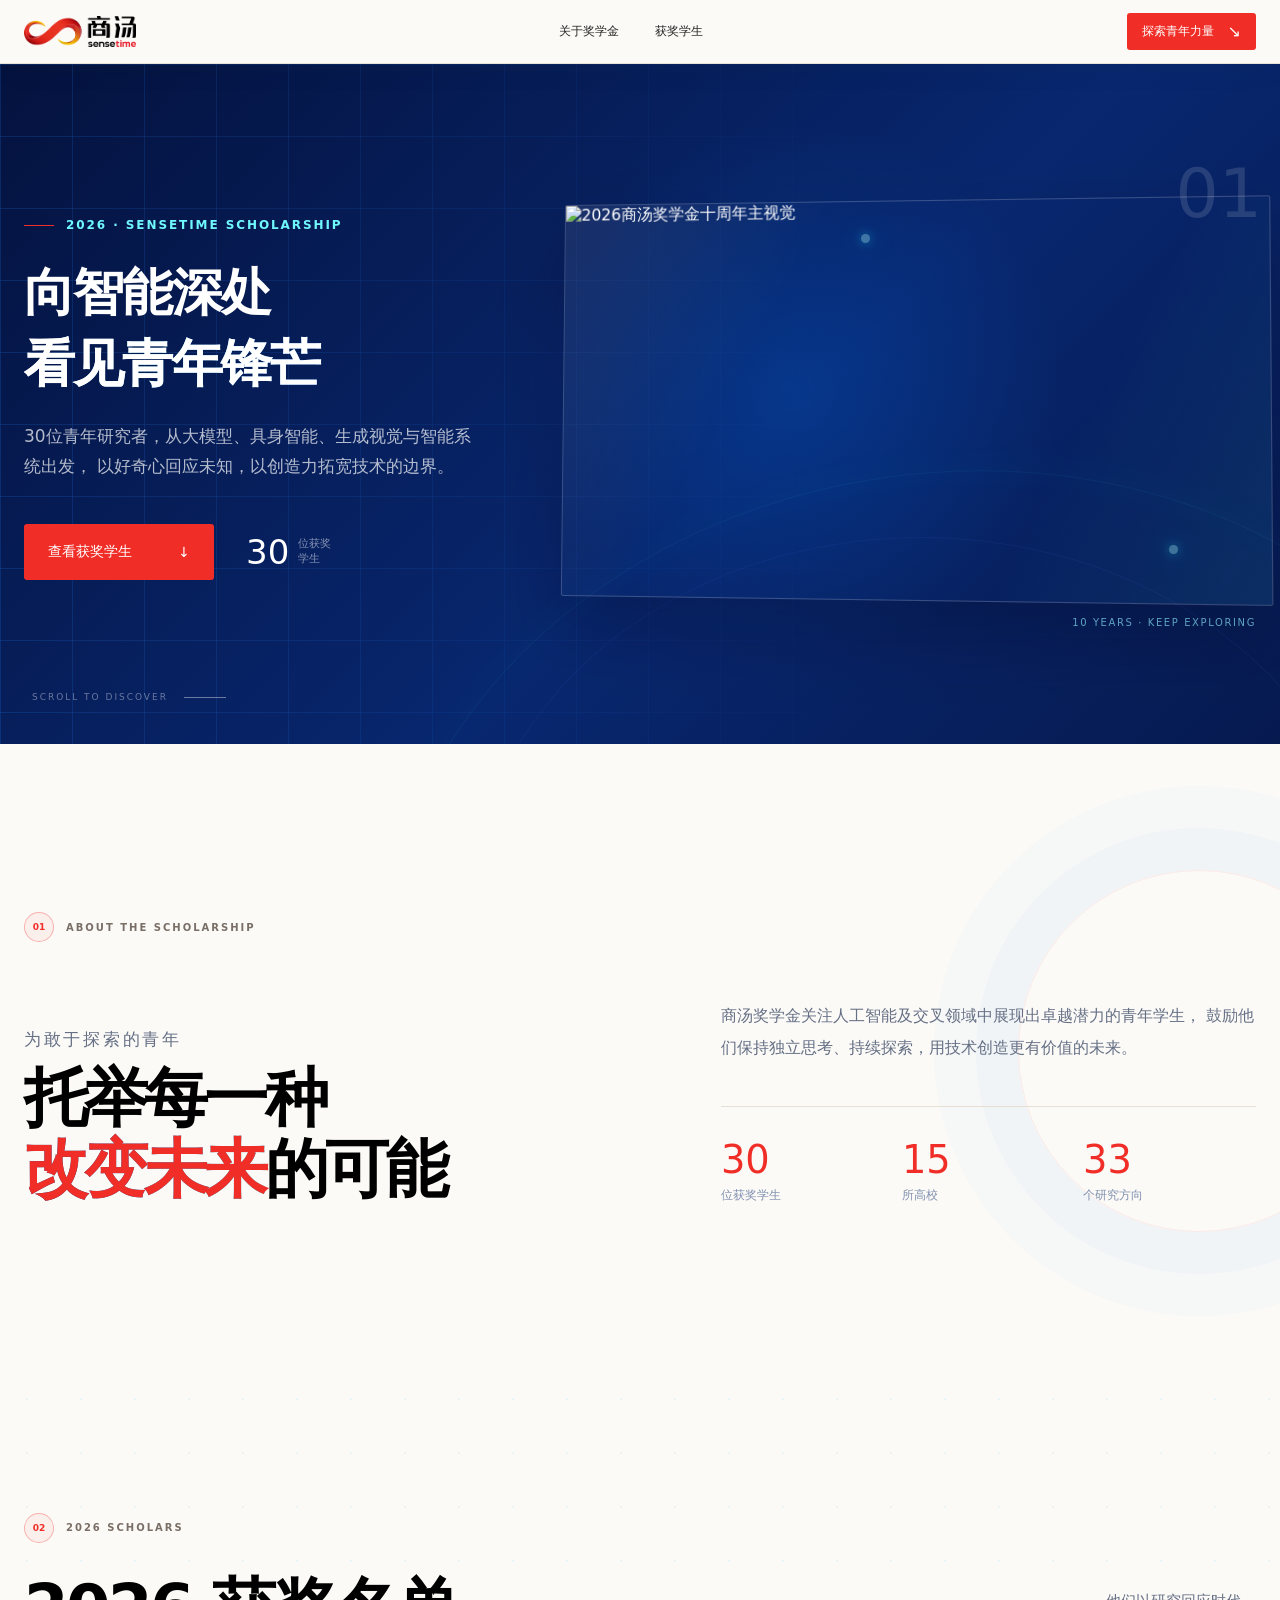
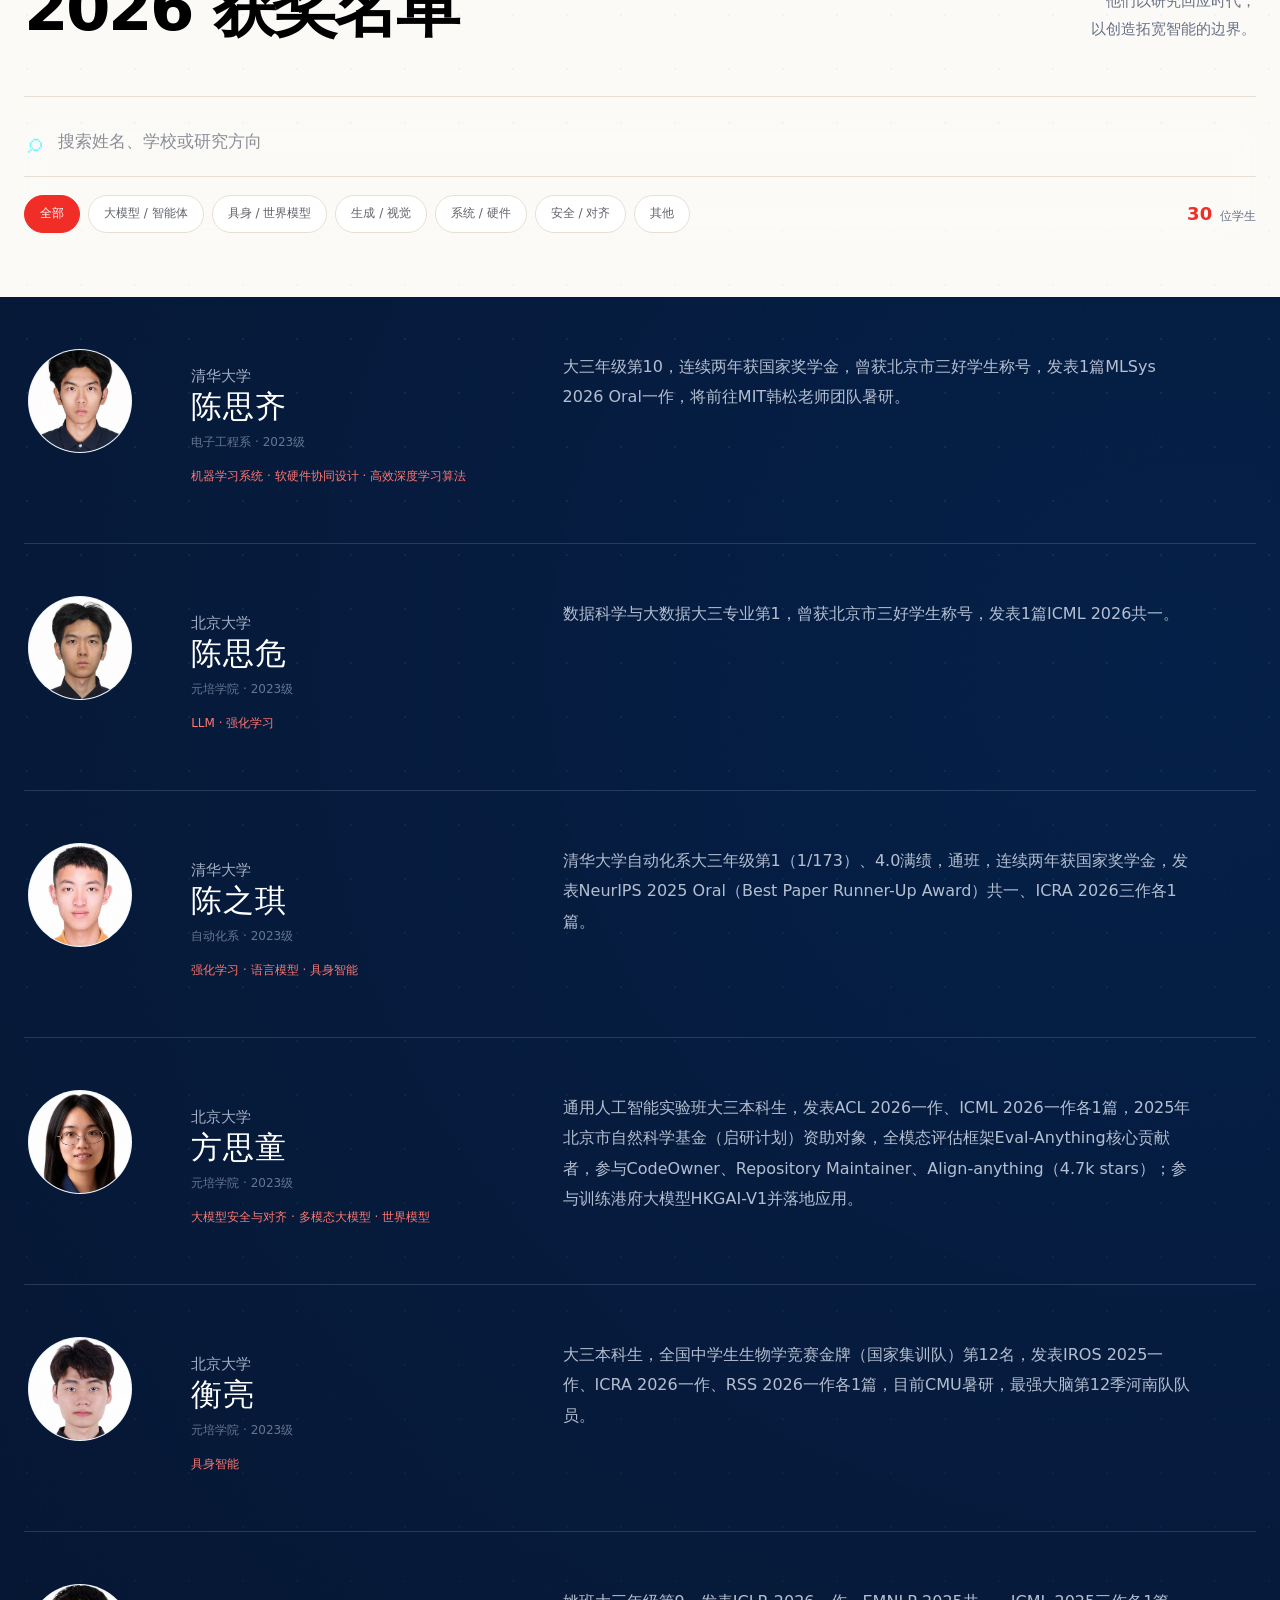
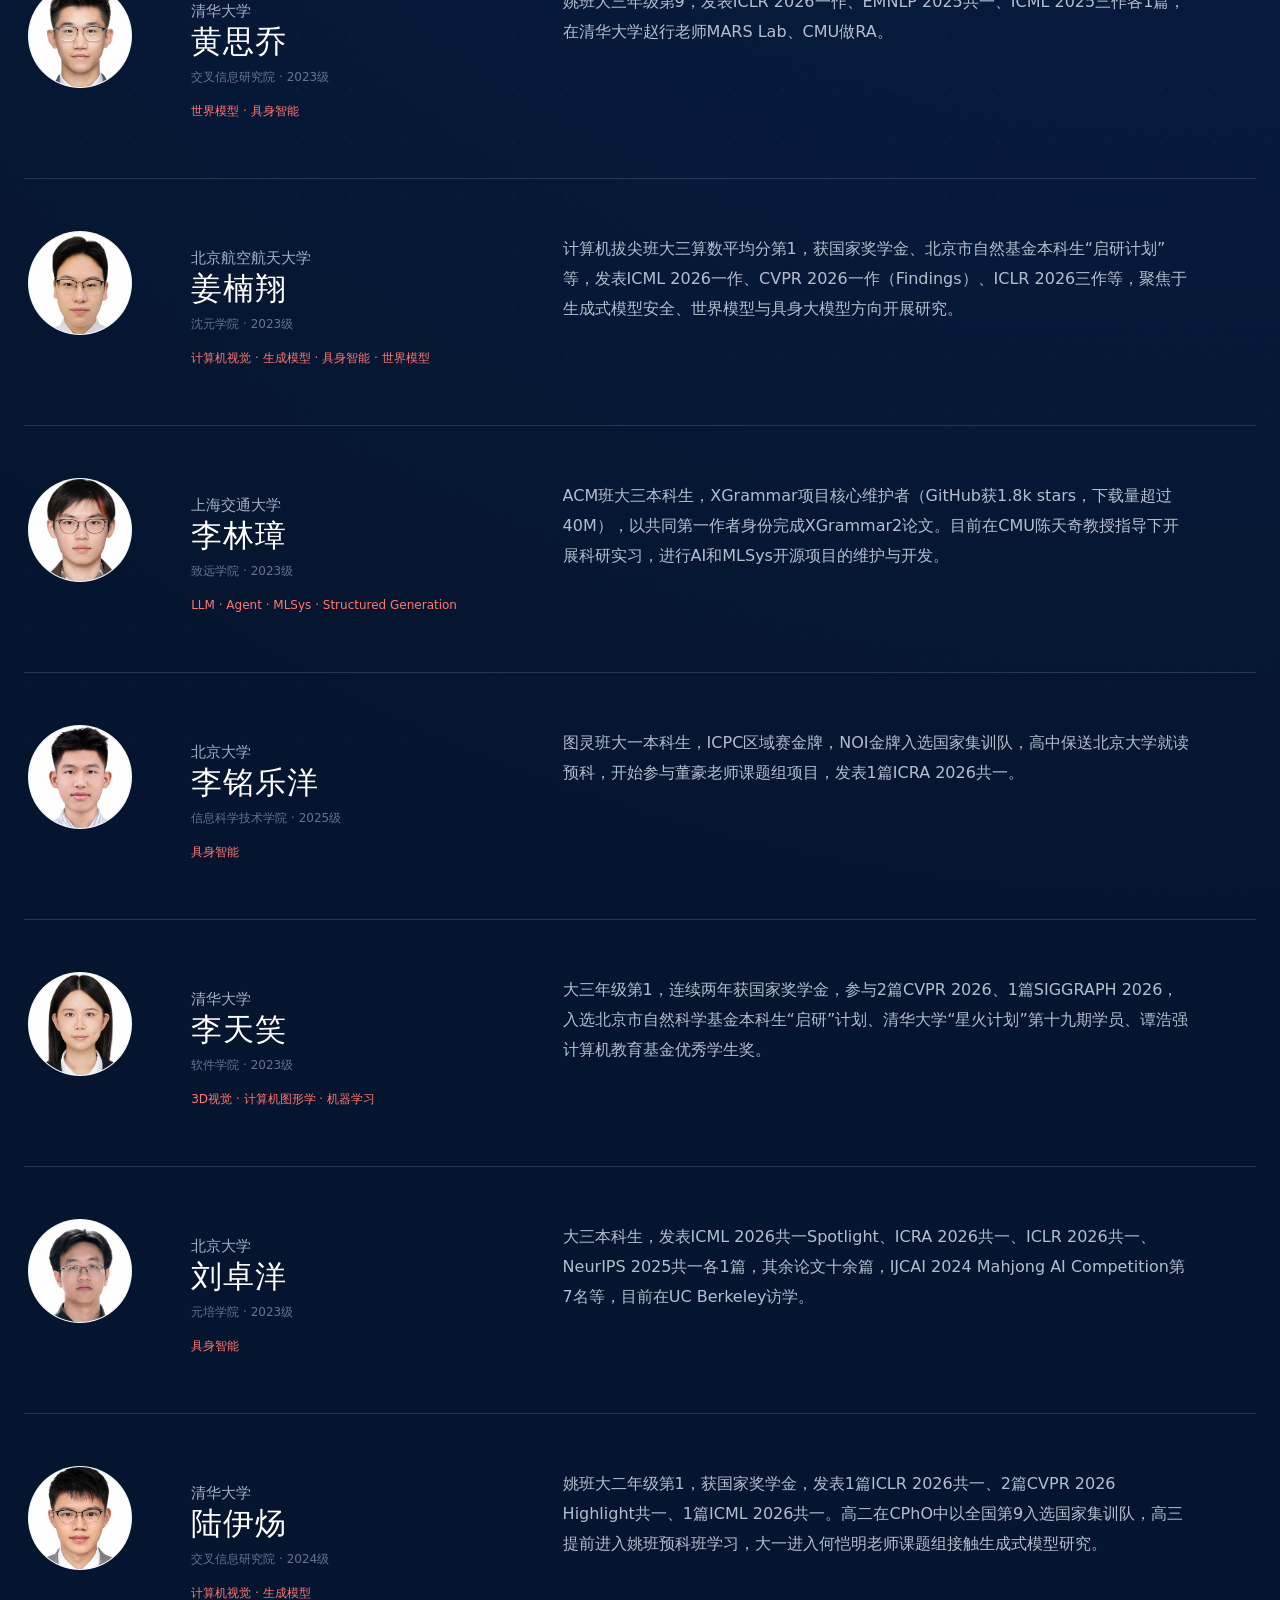
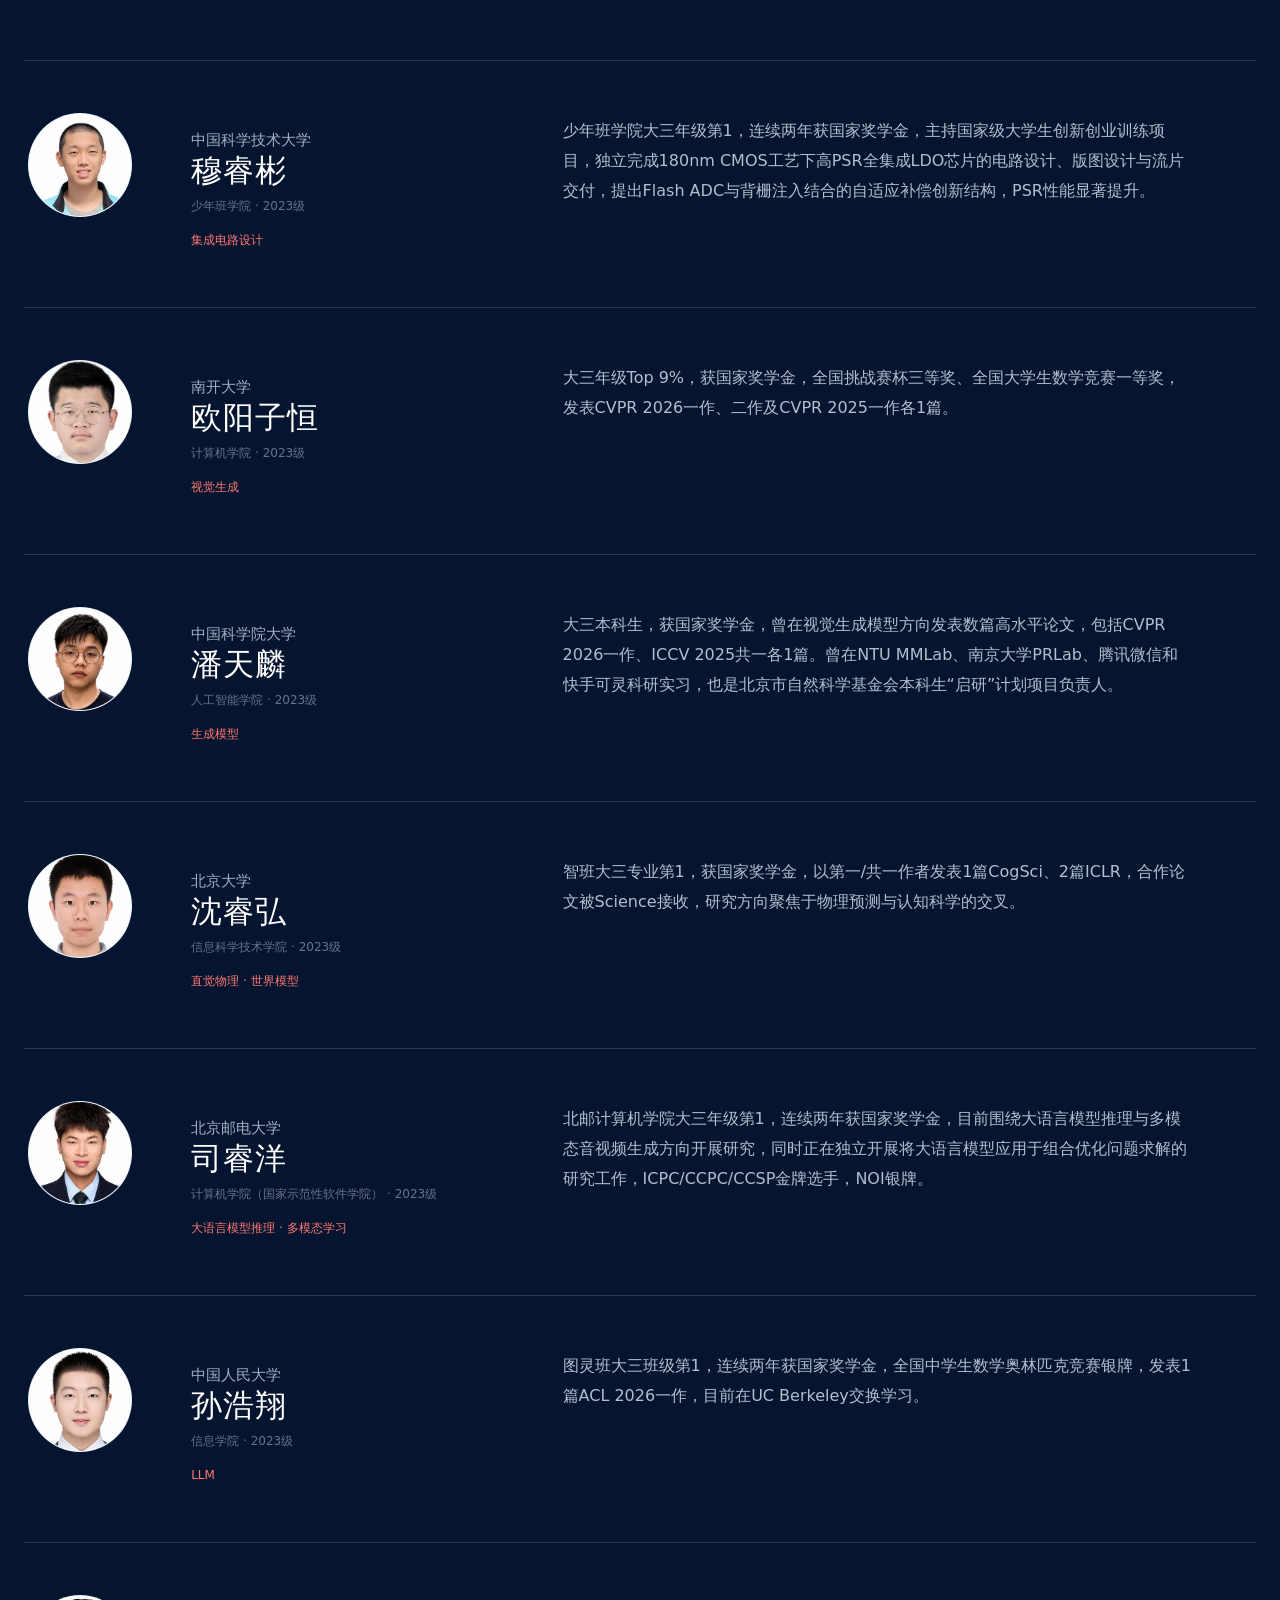
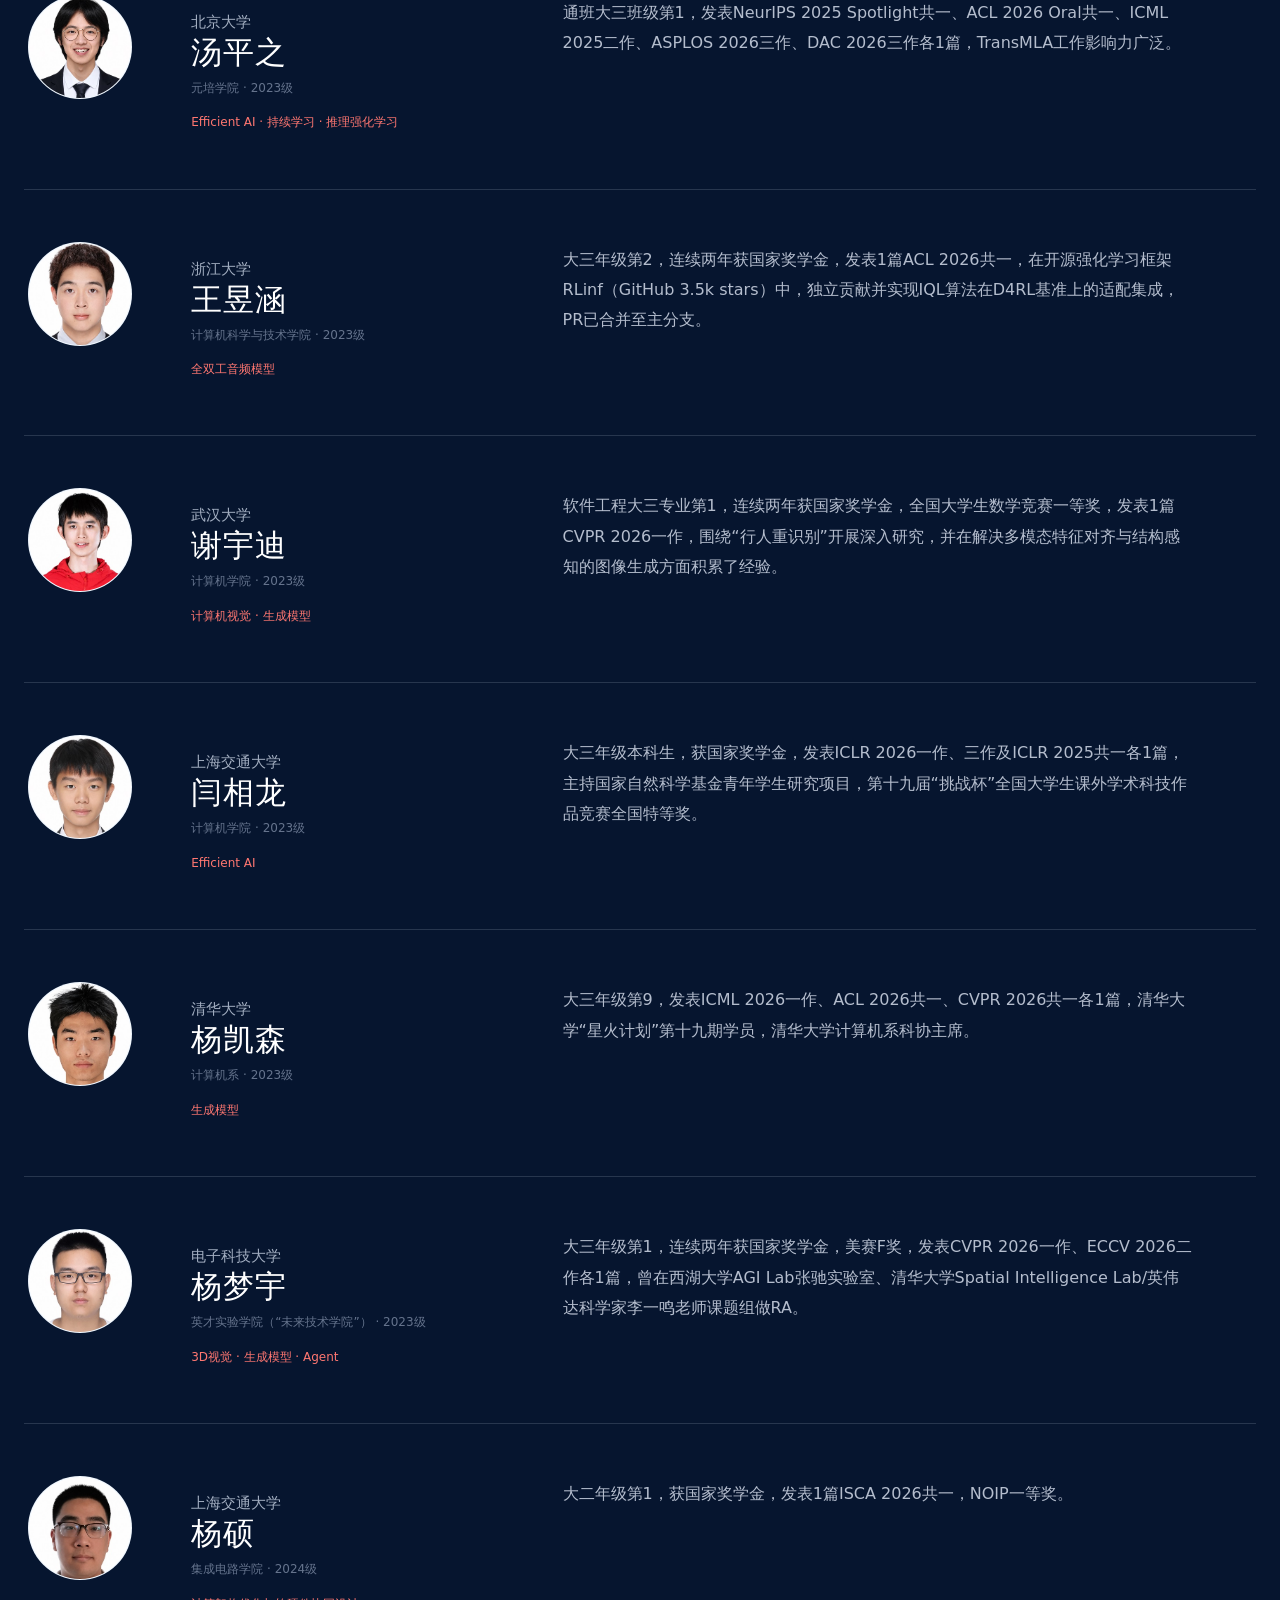
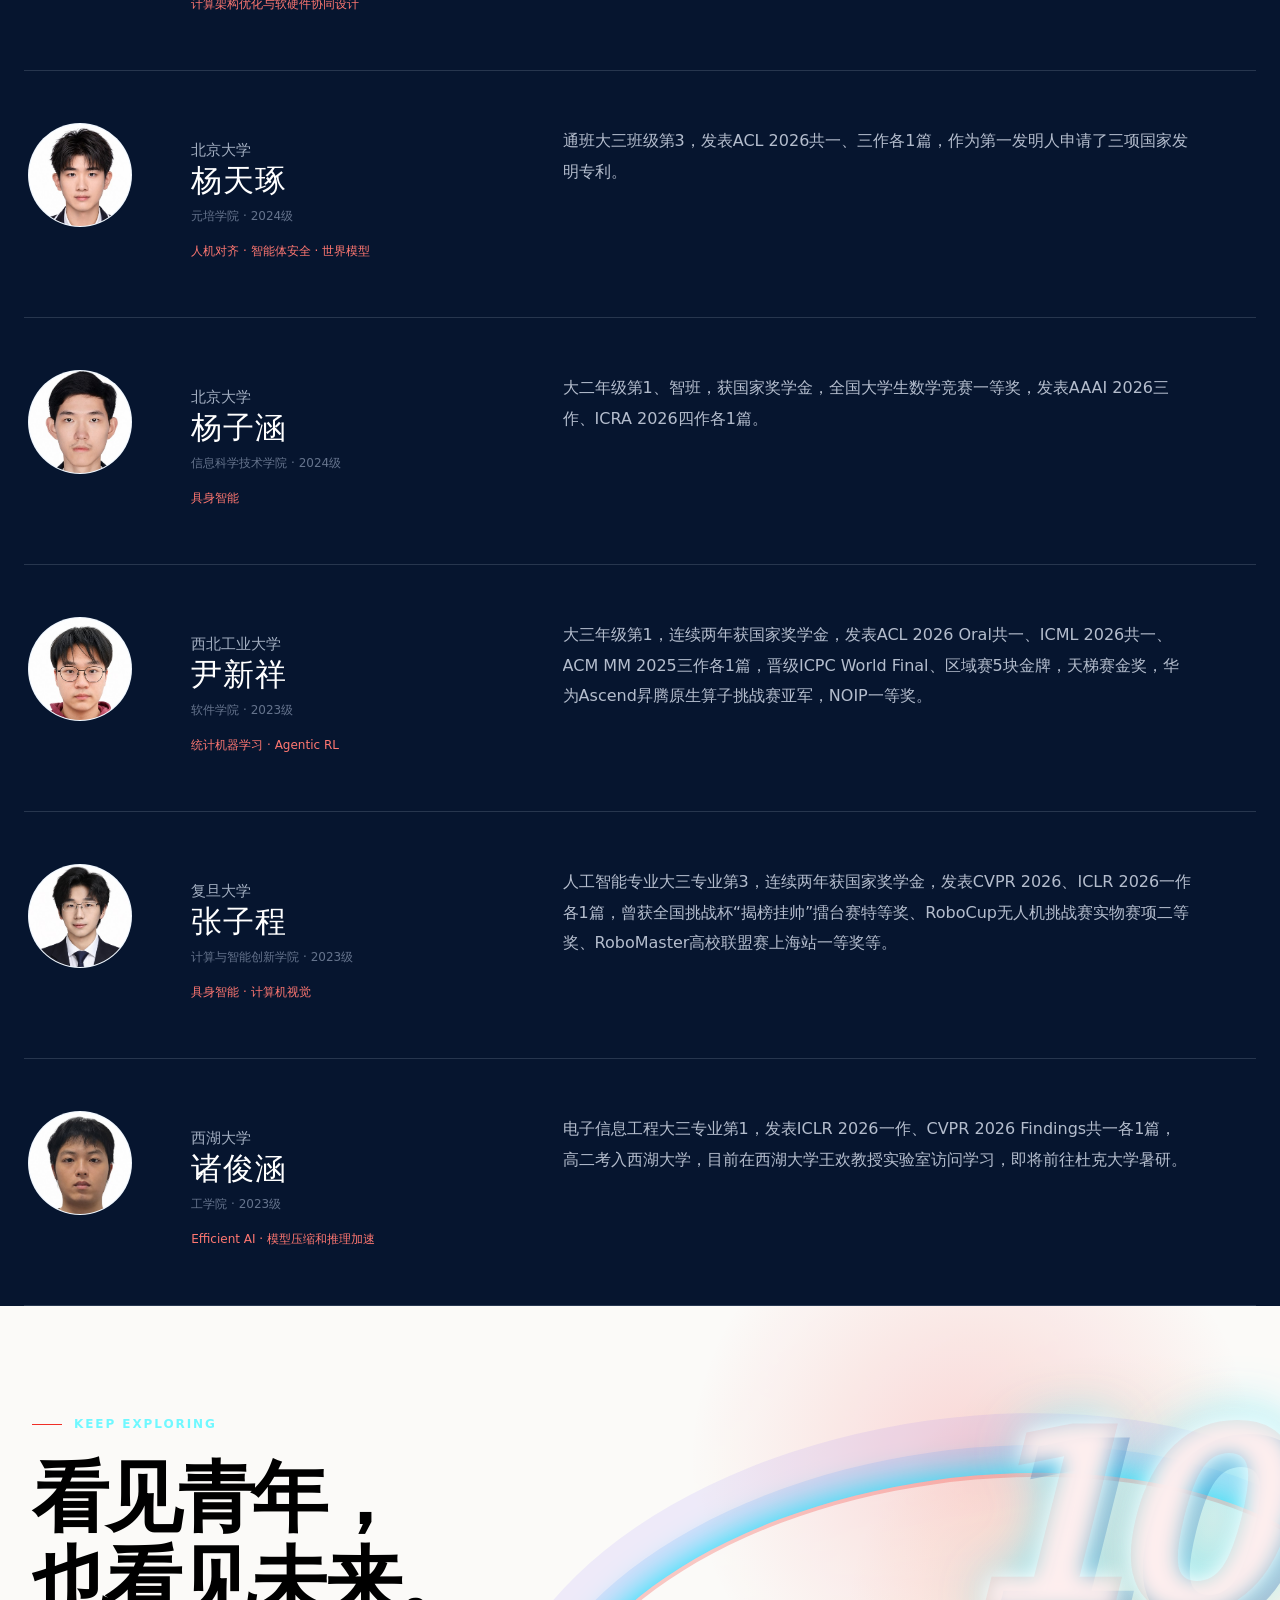
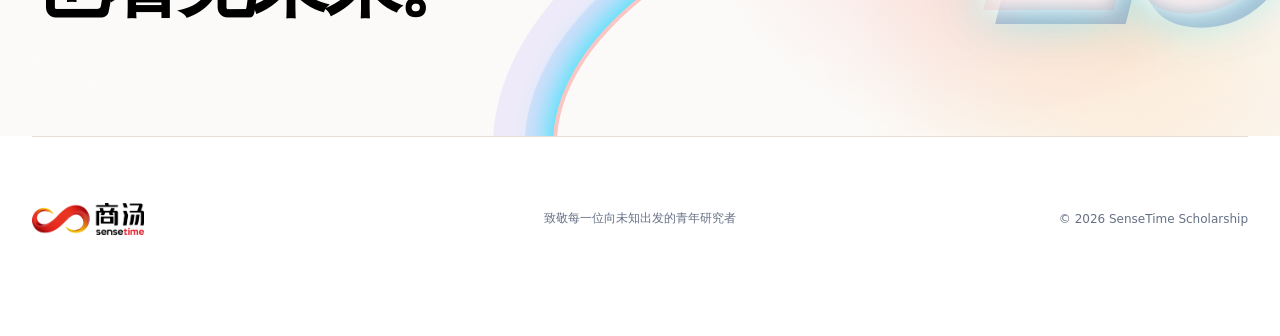
==== index.html @ 34ce69ad "Apply SenseTime VI visual system" ====
<!doctype html>
<html lang="zh-CN">
  <head>
    <meta charset="UTF-8" />
    <meta name="viewport" content="width=device-width, initial-scale=1.0" />
    <meta
      name="description"
      content="2026商汤奖学金获奖学生风采展示，记录青年人工智能研究者的探索与成果。"
    />
    <meta name="theme-color" content="#061c64" />
    <title>2026商汤奖学金 · 获奖学生</title>
    <link rel="stylesheet" href="./styles.css" />
  </head>
  <body>
    <a class="skip-link" href="#students">跳到获奖学生</a>

    <header class="site-header" id="top">
      <a class="wordmark" href="#top" aria-label="商汤 SenseTime，返回页面顶部">
        <img class="brand-logo" src="./assets/brand/sensetime-logo-vi.png" alt="商汤 SenseTime" />
      </a>
      <nav class="site-nav" aria-label="主导航">
        <a href="#about">关于奖学金</a>
        <a href="#students">获奖学生</a>
      </nav>
      <a class="header-action" href="#students">探索青年力量 <span aria-hidden="true">↘</span></a>
    </header>

    <main>
      <section class="hero" aria-labelledby="hero-title">
        <div class="hero-grid" aria-hidden="true"></div>
        <div class="hero-glow hero-glow-a" aria-hidden="true"></div>
        <div class="hero-glow hero-glow-b" aria-hidden="true"></div>

        <div class="hero-copy">
          <p class="eyebrow"><span></span> 2026 · SENSETIME SCHOLARSHIP</p>
          <h1 id="hero-title">向智能深处<br /><em>看见青年锋芒</em></h1>
          <p class="hero-description">
            30位青年研究者，从大模型、具身智能、生成视觉与智能系统出发，
            以好奇心回应未知，以创造力拓宽技术的边界。
          </p>
          <div class="hero-actions">
            <a class="primary-button" href="#students">查看获奖学生 <span aria-hidden="true">↓</span></a>
            <div class="hero-mini-stat">
              <strong id="hero-student-count">30</strong>
              <span>位获奖学生</span>
            </div>
          </div>
        </div>

        <div class="hero-art" aria-label="2026商汤奖学金主视觉">
          <div class="hero-art-frame">
            <img src="./assets/brand/kv-2026.png" alt="2026商汤奖学金十周年主视觉" />
          </div>
          <span class="art-caption">10 YEARS · KEEP EXPLORING</span>
          <span class="art-index" aria-hidden="true">01</span>
        </div>

        <a class="scroll-cue" href="#about">
          <span>SCROLL TO DISCOVER</span>
          <i aria-hidden="true"></i>
        </a>
      </section>

      <section class="about-section" id="about" aria-labelledby="about-title">
        <div class="section-kicker"><span>01</span> ABOUT THE SCHOLARSHIP</div>
        <div class="about-layout">
          <div class="about-heading">
            <p>为敢于探索的青年</p>
            <h2 id="about-title">托举每一种<br /><em>改变未来</em>的可能</h2>
          </div>
          <div class="about-content">
            <p>
              商汤奖学金关注人工智能及交叉领域中展现出卓越潜力的青年学生，
              鼓励他们保持独立思考、持续探索，用技术创造更有价值的未来。
            </p>
            <div class="metric-grid" aria-label="获奖学生统计">
              <div><strong id="metric-students">30</strong><span>位获奖学生</span></div>
              <div><strong id="metric-schools">—</strong><span>所高校</span></div>
              <div><strong id="metric-fields">—</strong><span>个研究方向</span></div>
            </div>
          </div>
        </div>
      </section>

      <section class="students-section" id="students" aria-labelledby="students-title">
        <div class="students-intro">
          <div class="section-heading">
            <div>
              <div class="section-kicker"><span>02</span> 2026 SCHOLARS</div>
              <h2 id="students-title">2026 获奖名单</h2>
            </div>
            <p>他们以研究回应时代，<br />以创造拓宽智能的边界。</p>
          </div>

          <div class="filter-panel" aria-label="学生搜索与筛选">
            <label class="search-box">
              <span aria-hidden="true">⌕</span>
              <span class="sr-only">搜索获奖学生</span>
              <input id="search-input" type="search" placeholder="搜索姓名、学校或研究方向" autocomplete="off" />
            </label>
            <div class="filter-row">
              <div class="filter-group" id="filter-group" role="group" aria-label="按研究方向筛选">
                <button class="filter-button active" type="button" data-category="全部" aria-pressed="true">全部</button>
                <button class="filter-button" type="button" data-category="大模型/智能体" aria-pressed="false">大模型 / 智能体</button>
                <button class="filter-button" type="button" data-category="具身智能/世界模型" aria-pressed="false">具身 / 世界模型</button>
                <button class="filter-button" type="button" data-category="生成/视觉" aria-pressed="false">生成 / 视觉</button>
                <button class="filter-button" type="button" data-category="系统/硬件" aria-pressed="false">系统 / 硬件</button>
                <button class="filter-button" type="button" data-category="安全/对齐" aria-pressed="false">安全 / 对齐</button>
                <button class="filter-button" type="button" data-category="其他" aria-pressed="false">其他</button>
              </div>
              <p class="result-count"><strong id="result-count">30</strong> 位学生</p>
            </div>
          </div>
        </div>

        <div class="winner-list-shell">
          <div class="student-grid" id="student-grid" aria-live="polite"></div>
          <div class="empty-state" id="empty-state" hidden>
            <span aria-hidden="true">⌕</span>
            <strong>没有找到匹配的学生</strong>
            <p>换一个关键词或研究方向试试。</p>
            <button id="reset-filter" type="button">清除筛选</button>
          </div>
        </div>
      </section>

      <section class="closing-section">
        <div class="closing-copy">
          <p class="eyebrow"><span></span> KEEP EXPLORING</p>
          <h2>看见青年，<br />也看见未来。</h2>
        </div>
        <div class="closing-ten" aria-hidden="true">10</div>
        <div class="closing-orbit" aria-hidden="true"></div>
      </section>
    </main>

    <footer class="site-footer">
      <div class="footer-content">
        <div class="wordmark footer-wordmark">
          <img class="brand-logo" src="./assets/brand/sensetime-logo-vi.png" alt="商汤 SenseTime" />
        </div>
        <p>致敬每一位向未知出发的青年研究者</p>
        <span>© 2026 SenseTime Scholarship</span>
      </div>
    </footer>

    <dialog class="student-dialog" id="student-dialog" aria-labelledby="dialog-name">
      <button class="dialog-close" id="dialog-close" type="button" aria-label="关闭学生详情">×</button>
      <div class="dialog-photo-panel">
        <img id="dialog-photo" alt="" />
        <span class="dialog-id" id="dialog-id"></span>
        <div class="dialog-photo-glow" aria-hidden="true"></div>
      </div>
      <div class="dialog-content">
        <p class="dialog-school" id="dialog-school"></p>
        <h2 id="dialog-name"></h2>
        <p class="dialog-college" id="dialog-college"></p>
        <div class="dialog-fields" id="dialog-fields"></div>
        <p class="dialog-bio" id="dialog-bio"></p>
        <div class="dialog-links" id="dialog-links"></div>
      </div>
    </dialog>

    <script src="./students.js"></script>
    <script src="./app.js"></script>
  </body>
</html>
---- styles.css ----
:root {
  --brand-red: #f02e27;
  --brand-red-dark: #d91f1a;
  --navy-950: #031346;
  --navy-900: #05195a;
  --navy-800: #08277d;
  --blue-700: #0c4dc8;
  --cyan-500: #0de8f3;
  --cyan-300: #70f8ff;
  --ink: #000;
  --muted: #667085;
  --paper: #fbfaf7;
  --white: #fff;
  --line: #e7dfd4;
  --shadow: 0 24px 60px rgba(64, 44, 28, 0.1);
  --max-width: 1280px;
}

* {
  box-sizing: border-box;
}

html {
  scroll-behavior: smooth;
}

body {
  margin: 0;
  color: var(--ink);
  background: var(--paper);
  font-family: "PingFang SC", "Open Sans", "Source Han Sans SC", "Microsoft YaHei", system-ui, sans-serif;
  -webkit-font-smoothing: antialiased;
}

body.dialog-open {
  overflow: hidden;
}

button,
input,
a {
  font: inherit;
}

a {
  color: inherit;
}

img {
  display: block;
  max-width: 100%;
}

button {
  color: inherit;
}

.sr-only {
  position: absolute;
  width: 1px;
  height: 1px;
  padding: 0;
  margin: -1px;
  overflow: hidden;
  clip: rect(0, 0, 0, 0);
  white-space: nowrap;
  border: 0;
}

.skip-link {
  position: fixed;
  z-index: 1000;
  top: 12px;
  left: 12px;
  padding: 10px 16px;
  border-radius: 999px;
  background: #fff;
  color: var(--navy-900);
  transform: translateY(-160%);
  transition: transform 0.2s ease;
}

.skip-link:focus {
  transform: translateY(0);
}

.site-header {
  position: absolute;
  z-index: 20;
  top: 0;
  left: 50%;
  display: flex;
  width: min(calc(100% - 64px), var(--max-width));
  min-height: 98px;
  align-items: center;
  justify-content: space-between;
  border-bottom: 1px solid rgba(255, 255, 255, 0.15);
  color: #fff;
  transform: translateX(-50%);
}

.wordmark {
  display: inline-flex;
  align-items: center;
  text-decoration: none;
}

.brand-logo {
  display: block;
  width: 165px;
  height: 68px;
  object-fit: contain;
}

.site-nav {
  display: flex;
  gap: 42px;
}

.site-nav a,
.header-action {
  position: relative;
  color: rgba(255, 255, 255, 0.74);
  font-size: 14px;
  text-decoration: none;
  transition: color 0.2s ease;
}

.site-nav a::after {
  position: absolute;
  right: 0;
  bottom: -10px;
  left: 0;
  height: 1px;
  background: var(--cyan-500);
  content: "";
  transform: scaleX(0);
  transition: transform 0.2s ease;
}

.site-nav a:hover,
.site-nav a:focus-visible,
.header-action:hover,
.header-action:focus-visible {
  color: #fff;
}

.site-nav a:hover::after,
.site-nav a:focus-visible::after {
  transform: scaleX(1);
}

.header-action {
  display: inline-flex;
  align-items: center;
  gap: 20px;
  padding: 12px 0 12px 20px;
  border-left: 1px solid rgba(255, 255, 255, 0.18);
}

.header-action span {
  color: var(--cyan-300);
  font-size: 20px;
}

.hero {
  position: relative;
  display: grid;
  min-height: 820px;
  grid-template-columns: minmax(0, 0.78fr) minmax(480px, 1.22fr);
  align-items: center;
  gap: clamp(40px, 6vw, 100px);
  overflow: hidden;
  padding: 155px max(32px, calc((100vw - var(--max-width)) / 2)) 120px;
  color: #fff;
  background:
    radial-gradient(circle at 55% 50%, rgba(0, 112, 255, 0.33), transparent 34%),
    linear-gradient(135deg, #031145 0%, #06246f 55%, #041959 100%);
}

.hero::before,
.hero::after {
  position: absolute;
  border: 1px solid rgba(34, 234, 255, 0.18);
  border-radius: 50%;
  content: "";
  pointer-events: none;
}

.hero::before {
  right: -18vw;
  bottom: -51vw;
  width: 88vw;
  height: 72vw;
  box-shadow: 0 0 50px rgba(0, 229, 255, 0.08), inset 0 0 45px rgba(0, 229, 255, 0.06);
  transform: rotate(-9deg);
}

.hero::after {
  right: -7vw;
  bottom: -42vw;
  width: 70vw;
  height: 58vw;
  border-color: rgba(88, 110, 255, 0.22);
}

.hero-grid {
  position: absolute;
  inset: 0;
  opacity: 0.13;
  background-image:
    linear-gradient(rgba(44, 139, 255, 0.5) 1px, transparent 1px),
    linear-gradient(90deg, rgba(44, 139, 255, 0.5) 1px, transparent 1px);
  background-size: 72px 72px;
  mask-image: linear-gradient(to right, #000, transparent 70%);
}

.hero-glow {
  position: absolute;
  width: 9px;
  height: 9px;
  border-radius: 50%;
  background: #a6ffff;
  box-shadow: 0 0 10px #15f4ff, 0 0 28px #00bfff, 0 0 55px #2172ff;
  animation: pulse 3s ease-in-out infinite;
}

.hero-glow-a {
  top: 25%;
  right: 32%;
}

.hero-glow-b {
  right: 8%;
  bottom: 28%;
  animation-delay: -1.4s;
}

.hero-copy,
.hero-art {
  position: relative;
  z-index: 2;
}

.eyebrow {
  display: flex;
  align-items: center;
  gap: 12px;
  margin: 0 0 25px;
  color: var(--cyan-300);
  font-size: 12px;
  font-weight: 700;
  letter-spacing: 0.19em;
}

.eyebrow span {
  width: 30px;
  height: 1px;
  background: currentColor;
}

.hero h1 {
  max-width: 580px;
  margin: 0;
  font-size: clamp(52px, 5vw, 82px);
  line-height: 1.07;
  letter-spacing: -0.06em;
}

.hero h1 em,
.about-heading h2 em {
  color: transparent;
  background: linear-gradient(100deg, #fff 3%, #9efaff 48%, #71a9ff 95%);
  background-clip: text;
  font-style: normal;
  -webkit-background-clip: text;
}

.hero-description {
  max-width: 540px;
  margin: 28px 0 0;
  color: rgba(224, 236, 255, 0.7);
  font-size: 17px;
  line-height: 1.9;
}

.hero-actions {
  display: flex;
  align-items: center;
  gap: 32px;
  margin-top: 42px;
}

.primary-button {
  display: inline-flex;
  min-width: 190px;
  min-height: 56px;
  align-items: center;
  justify-content: space-between;
  gap: 22px;
  padding: 0 24px;
  border: 1px solid rgba(125, 250, 255, 0.55);
  border-radius: 4px;
  color: #fff;
  background: linear-gradient(110deg, rgba(1, 213, 240, 0.21), rgba(32, 90, 230, 0.12));
  box-shadow: inset 0 0 30px rgba(34, 225, 255, 0.08);
  font-size: 14px;
  text-decoration: none;
  transition: border-color 0.2s ease, background 0.2s ease, transform 0.2s ease;
}

.primary-button:hover,
.primary-button:focus-visible {
  border-color: var(--cyan-300);
  background: linear-gradient(110deg, rgba(1, 213, 240, 0.34), rgba(32, 90, 230, 0.2));
  transform: translateY(-2px);
}

.hero-mini-stat {
  display: grid;
  grid-template-columns: auto 1fr;
  align-items: center;
  gap: 9px;
}

.hero-mini-stat strong {
  font-size: 34px;
  font-weight: 300;
}

.hero-mini-stat span {
  max-width: 42px;
  color: rgba(255, 255, 255, 0.5);
  font-size: 11px;
  line-height: 1.35;
}

.hero-art {
  align-self: center;
  perspective: 1000px;
}

.hero-art-frame {
  position: relative;
  overflow: hidden;
  border: 1px solid rgba(150, 230, 255, 0.35);
  border-radius: 5px;
  box-shadow: 0 38px 100px rgba(0, 2, 40, 0.46), 0 0 65px rgba(0, 194, 255, 0.18);
  transform: rotateY(-4deg) rotateX(1.5deg);
  transform-origin: left center;
}

.hero-art-frame::after {
  position: absolute;
  inset: 0;
  background: linear-gradient(118deg, rgba(255, 255, 255, 0.08), transparent 30%, transparent 70%, rgba(66, 242, 255, 0.08));
  content: "";
}

.hero-art-frame img {
  width: 100%;
  aspect-ratio: 16 / 9;
  object-fit: cover;
}

.art-caption {
  position: absolute;
  right: 0;
  bottom: -34px;
  color: rgba(139, 233, 255, 0.66);
  font-size: 10px;
  letter-spacing: 0.3em;
}

.art-index {
  position: absolute;
  top: -50px;
  right: -6px;
  color: rgba(255, 255, 255, 0.13);
  font-size: 68px;
  font-weight: 200;
}

.scroll-cue {
  position: absolute;
  z-index: 3;
  bottom: 42px;
  left: max(32px, calc((100vw - var(--max-width)) / 2));
  display: inline-flex;
  align-items: center;
  gap: 16px;
  color: rgba(255, 255, 255, 0.4);
  font-size: 9px;
  letter-spacing: 0.22em;
  text-decoration: none;
}

.scroll-cue i {
  display: block;
  width: 42px;
  height: 1px;
  background: currentColor;
}

.about-section {
  position: relative;
  padding: 120px max(32px, calc((100vw - var(--max-width)) / 2));
  overflow: hidden;
  background:
    radial-gradient(circle at 93% 15%, rgba(19, 210, 245, 0.1), transparent 24%),
    #f6f9ff;
}

.about-section::after {
  position: absolute;
  top: 20%;
  right: -100px;
  width: 360px;
  height: 360px;
  border: 1px solid rgba(15, 119, 230, 0.1);
  border-radius: 50%;
  box-shadow: 0 0 0 42px rgba(17, 111, 229, 0.025), 0 0 0 84px rgba(17, 111, 229, 0.018);
  content: "";
}

.section-kicker {
  display: flex;
  align-items: center;
  gap: 12px;
  color: #5572a9;
  font-size: 10px;
  font-weight: 700;
  letter-spacing: 0.2em;
}

.section-kicker span {
  display: grid;
  width: 30px;
  height: 30px;
  place-items: center;
  border: 1px solid currentColor;
  border-radius: 50%;
  font-size: 9px;
  letter-spacing: 0;
}

.about-layout {
  position: relative;
  z-index: 1;
  display: grid;
  grid-template-columns: minmax(0, 1fr) minmax(380px, 0.9fr);
  align-items: end;
  gap: clamp(70px, 12vw, 180px);
  margin-top: 58px;
}

.about-heading > p {
  margin: 0 0 12px;
  color: #5970a2;
  font-size: 17px;
  letter-spacing: 0.16em;
}

.about-heading h2 {
  margin: 0;
  color: #091c4c;
  font-size: clamp(48px, 5vw, 76px);
  line-height: 1.1;
  letter-spacing: -0.06em;
}

.about-heading h2 em {
  background-image: linear-gradient(100deg, #0a2a75 5%, #0c6bc5 52%, #12c4cf 100%);
}

.about-content > p {
  margin: 0;
  color: #52678e;
  font-size: 16px;
  line-height: 2;
}

.metric-grid {
  display: grid;
  grid-template-columns: repeat(3, 1fr);
  gap: 8px;
  margin-top: 42px;
  padding-top: 30px;
  border-top: 1px solid var(--line);
}

.metric-grid div {
  display: grid;
  gap: 5px;
}

.metric-grid strong {
  color: #0a367f;
  font-size: clamp(28px, 3vw, 42px);
  font-weight: 400;
}

.metric-grid span {
  color: #8090ae;
  font-size: 12px;
}

.students-section {
  position: relative;
  padding: 120px max(32px, calc((100vw - var(--max-width)) / 2)) 140px;
  color: #fff;
  background:
    linear-gradient(180deg, rgba(6, 26, 91, 0) 60%, rgba(0, 94, 196, 0.12)),
    var(--navy-950);
}

.students-section::before {
  position: absolute;
  inset: 0;
  opacity: 0.2;
  background-image: radial-gradient(circle, rgba(84, 204, 255, 0.6) 1px, transparent 1.5px);
  background-size: 54px 54px;
  content: "";
  mask-image: linear-gradient(to bottom, #000, transparent 38%);
}

.section-heading,
.filter-panel,
.student-grid,
.empty-state {
  position: relative;
  z-index: 1;
}

.section-heading {
  display: flex;
  align-items: end;
  justify-content: space-between;
  gap: 30px;
}

.section-kicker-light {
  color: #58d7f2;
}

.section-heading h2 {
  margin: 24px 0 0;
  font-size: clamp(48px, 6vw, 76px);
  letter-spacing: -0.06em;
}

.section-heading > p {
  margin: 0 0 8px;
  color: rgba(218, 233, 255, 0.57);
  font-size: 15px;
  line-height: 1.9;
  text-align: right;
}

.filter-panel {
  margin-top: 58px;
  padding: 22px;
  border: 1px solid rgba(133, 206, 255, 0.16);
  border-radius: 8px;
  background: rgba(13, 45, 118, 0.48);
  box-shadow: inset 0 0 40px rgba(31, 154, 255, 0.05);
  backdrop-filter: blur(14px);
}

.search-box {
  display: flex;
  align-items: center;
  gap: 14px;
  padding: 0 4px 18px;
  border-bottom: 1px solid rgba(255, 255, 255, 0.12);
}

.search-box > span:first-child {
  color: var(--cyan-300);
  font-size: 28px;
}

.search-box input {
  width: 100%;
  border: 0;
  outline: none;
  color: #fff;
  background: transparent;
  font-size: 17px;
}

.search-box input::placeholder {
  color: rgba(255, 255, 255, 0.36);
}

.filter-row {
  display: flex;
  align-items: center;
  justify-content: space-between;
  gap: 22px;
  padding-top: 18px;
}

.filter-group {
  display: flex;
  flex-wrap: wrap;
  gap: 8px;
}

.filter-button {
  min-height: 38px;
  padding: 0 15px;
  border: 1px solid transparent;
  border-radius: 999px;
  color: rgba(227, 238, 255, 0.56);
  background: transparent;
  cursor: pointer;
  font-size: 12px;
  transition: color 0.2s ease, border-color 0.2s ease, background 0.2s ease;
}

.filter-button:hover,
.filter-button:focus-visible,
.filter-button.active {
  border-color: rgba(85, 237, 255, 0.5);
  color: #fff;
  background: rgba(32, 202, 238, 0.11);
}

.result-count {
  flex: 0 0 auto;
  margin: 0;
  color: rgba(255, 255, 255, 0.48);
  font-size: 12px;
}

.result-count strong {
  margin-right: 4px;
  color: var(--cyan-300);
  font-size: 18px;
}

.student-grid {
  display: grid;
  grid-template-columns: repeat(5, minmax(0, 1fr));
  gap: 18px;
  margin-top: 44px;
}

.student-card {
  position: relative;
  min-width: 0;
  overflow: hidden;
  padding: 0;
  border: 1px solid rgba(144, 198, 255, 0.14);
  border-radius: 6px;
  color: #fff;
  background: #0b286f;
  box-shadow: 0 18px 55px rgba(0, 0, 25, 0.18);
  cursor: pointer;
  text-align: left;
  transition: transform 0.25s ease, border-color 0.25s ease, box-shadow 0.25s ease;
}

.student-card::after {
  position: absolute;
  right: -36px;
  bottom: -36px;
  width: 90px;
  height: 90px;
  border: 1px solid rgba(51, 234, 255, 0.26);
  border-radius: 50%;
  content: "";
  transition: transform 0.3s ease;
}

.student-card:hover,
.student-card:focus-visible {
  border-color: rgba(97, 237, 255, 0.48);
  box-shadow: 0 26px 70px rgba(0, 8, 50, 0.38), 0 0 24px rgba(4, 203, 255, 0.08);
  outline: none;
  transform: translateY(-6px);
}

.student-card:hover::after,
.student-card:focus-visible::after {
  transform: scale(1.45);
}

.card-photo {
  position: relative;
  overflow: hidden;
  aspect-ratio: 295 / 370;
  background: #fff;
}

.card-photo img {
  width: 100%;
  height: 100%;
  object-fit: cover;
  object-position: center top;
  transition: transform 0.4s ease;
}

.student-card:hover .card-photo img,
.student-card:focus-visible .card-photo img {
  transform: scale(1.025);
}

.card-photo::after {
  position: absolute;
  right: 0;
  bottom: 0;
  left: 0;
  height: 40%;
  background: linear-gradient(to top, rgba(4, 24, 78, 0.26), transparent);
  content: "";
}

.card-id {
  position: absolute;
  z-index: 2;
  right: 12px;
  bottom: 10px;
  padding: 5px 8px;
  border: 1px solid rgba(255, 255, 255, 0.36);
  border-radius: 2px;
  color: rgba(255, 255, 255, 0.92);
  background: rgba(2, 22, 72, 0.4);
  font-size: 9px;
  letter-spacing: 0.08em;
  backdrop-filter: blur(6px);
}

.card-content {
  position: relative;
  z-index: 1;
  min-height: 154px;
  padding: 18px 17px 20px;
  background: linear-gradient(135deg, #0a2e82, #071f63);
}

.card-school {
  margin: 0;
  color: #63eaf4;
  font-size: 11px;
  letter-spacing: 0.08em;
}

.card-title-row {
  display: flex;
  align-items: center;
  justify-content: space-between;
  gap: 16px;
  margin-top: 9px;
}

.card-name {
  display: block;
  margin: 0;
  font-size: 23px;
  font-weight: 700;
  letter-spacing: 0.04em;
}

.card-arrow {
  color: rgba(105, 240, 255, 0.8);
  font-size: 21px;
}

.card-field {
  display: -webkit-box;
  margin: 14px 0 0;
  overflow: hidden;
  color: rgba(223, 235, 255, 0.55);
  font-size: 12px;
  line-height: 1.65;
  -webkit-box-orient: vertical;
  -webkit-line-clamp: 2;
}

.empty-state {
  display: grid;
  min-height: 360px;
  place-items: center;
  align-content: center;
  gap: 10px;
  margin-top: 44px;
  border: 1px dashed rgba(120, 210, 255, 0.28);
  border-radius: 8px;
  color: rgba(255, 255, 255, 0.55);
  text-align: center;
}

.empty-state[hidden] {
  display: none;
}

.empty-state > span {
  color: var(--cyan-300);
  font-size: 48px;
}

.empty-state strong {
  color: #fff;
  font-size: 20px;
}

.empty-state p {
  margin: 0;
  font-size: 13px;
}

.empty-state button {
  margin-top: 12px;
  padding: 10px 18px;
  border: 1px solid rgba(90, 232, 255, 0.45);
  border-radius: 999px;
  color: #fff;
  background: rgba(17, 177, 220, 0.12);
  cursor: pointer;
}

.closing-section {
  position: relative;
  display: flex;
  min-height: 430px;
  align-items: center;
  justify-content: space-between;
  overflow: hidden;
  padding: 90px max(32px, calc((100vw - var(--max-width)) / 2));
  color: #fff;
  background: linear-gradient(105deg, #073b9d, #065dce 55%, #0a89ce);
}

.closing-section::before {
  position: absolute;
  inset: 0;
  opacity: 0.2;
  background: url("./assets/brand/footer-ribbon.jpg") center / cover no-repeat;
  content: "";
  mix-blend-mode: screen;
}

.closing-copy {
  position: relative;
  z-index: 2;
}

.closing-copy h2 {
  margin: 0;
  font-size: clamp(52px, 6vw, 82px);
  line-height: 1.1;
  letter-spacing: -0.05em;
}

.closing-ten {
  position: relative;
  z-index: 1;
  color: rgba(255, 255, 255, 0.94);
  font-size: clamp(150px, 20vw, 290px);
  font-weight: 900;
  font-style: italic;
  line-height: 0.8;
  letter-spacing: -0.12em;
  text-shadow: 0 0 20px #fff, 0 0 55px rgba(87, 235, 255, 0.85), 12px 14px 0 rgba(0, 49, 148, 0.28);
}

.closing-orbit {
  position: absolute;
  right: -8%;
  bottom: -45%;
  width: 65%;
  height: 105%;
  border: 4px solid rgba(87, 244, 255, 0.45);
  border-radius: 50%;
  box-shadow: 0 0 35px #09e4fa, 0 0 0 28px rgba(48, 135, 255, 0.12), 0 0 0 60px rgba(94, 51, 255, 0.08);
  transform: rotate(-8deg);
}

.site-footer {
  position: relative;
  min-height: 200px;
  padding: 0 max(32px, calc((100vw - var(--max-width)) / 2));
  color: #fff;
  background: #03195c url("./assets/brand/footer-ribbon.jpg") center / cover no-repeat;
}

.site-footer::before {
  position: absolute;
  inset: 0;
  background: rgba(2, 16, 65, 0.42);
  content: "";
}

.footer-content {
  position: relative;
  z-index: 1;
  display: grid;
  min-height: 200px;
  grid-template-columns: 1fr auto 1fr;
  align-items: center;
  gap: 28px;
}

.footer-content > p,
.footer-content > span {
  color: rgba(255, 255, 255, 0.52);
  font-size: 12px;
}

.footer-content > span {
  justify-self: end;
}

.student-dialog {
  width: min(980px, calc(100% - 48px));
  max-height: min(760px, calc(100vh - 48px));
  padding: 0;
  overflow: hidden;
  border: 1px solid rgba(126, 217, 255, 0.28);
  border-radius: 10px;
  color: #fff;
  background: #061d5d;
  box-shadow: 0 40px 140px rgba(0, 3, 35, 0.62), 0 0 70px rgba(0, 187, 255, 0.11);
}

.student-dialog[open] {
  display: grid;
  grid-template-columns: minmax(300px, 0.85fr) minmax(0, 1.35fr);
}

.student-dialog::backdrop {
  background: rgba(0, 8, 38, 0.78);
  backdrop-filter: blur(10px);
}

.dialog-close {
  position: absolute;
  z-index: 5;
  top: 18px;
  right: 18px;
  display: grid;
  width: 40px;
  height: 40px;
  place-items: center;
  border: 1px solid rgba(255, 255, 255, 0.2);
  border-radius: 50%;
  color: #fff;
  background: rgba(2, 16, 60, 0.45);
  cursor: pointer;
  font-size: 26px;
  line-height: 1;
  transition: background 0.2s ease, transform 0.2s ease;
}

.dialog-close:hover,
.dialog-close:focus-visible {
  background: rgba(14, 206, 232, 0.24);
  outline: 2px solid rgba(80, 240, 255, 0.5);
  transform: rotate(6deg);
}

.dialog-photo-panel {
  position: relative;
  min-height: 640px;
  overflow: hidden;
  background: #fff;
}

.dialog-photo-panel img {
  width: 100%;
  height: 100%;
  object-fit: cover;
  object-position: center top;
}

.dialog-photo-panel::after {
  position: absolute;
  inset: 42% 0 0;
  background: linear-gradient(to top, rgba(1, 15, 58, 0.84), transparent);
  content: "";
}

.dialog-id {
  position: absolute;
  z-index: 2;
  bottom: 24px;
  left: 24px;
  color: rgba(255, 255, 255, 0.88);
  font-size: 12px;
  letter-spacing: 0.18em;
}

.dialog-photo-glow {
  position: absolute;
  z-index: 2;
  right: 22px;
  bottom: 22px;
  width: 8px;
  height: 8px;
  border-radius: 50%;
  background: #b4ffff;
  box-shadow: 0 0 10px #fff, 0 0 25px #00e1ff;
}

.dialog-content {
  align-self: center;
  max-height: min(760px, calc(100vh - 48px));
  padding: 64px 58px;
  overflow-y: auto;
  background:
    radial-gradient(circle at 90% 10%, rgba(20, 207, 255, 0.17), transparent 25%),
    linear-gradient(150deg, #0a2d7d, #061d5d 72%);
}

.dialog-school {
  margin: 0;
  color: #5deaf5;
  font-size: 12px;
  font-weight: 700;
  letter-spacing: 0.12em;
}

.dialog-content h2 {
  margin: 13px 0 0;
  font-size: clamp(42px, 5vw, 62px);
  letter-spacing: 0.04em;
}

.dialog-college {
  margin: 9px 0 0;
  color: rgba(226, 237, 255, 0.55);
  font-size: 13px;
}

.dialog-fields {
  display: flex;
  flex-wrap: wrap;
  gap: 8px;
  margin-top: 28px;
}

.dialog-fields span {
  padding: 7px 10px;
  border: 1px solid rgba(83, 222, 246, 0.26);
  border-radius: 999px;
  color: #a9f7ff;
  background: rgba(24, 196, 227, 0.08);
  font-size: 11px;
}

.dialog-bio {
  margin: 28px 0 0;
  color: rgba(235, 242, 255, 0.76);
  font-size: 15px;
  line-height: 2;
}

.dialog-links {
  display: flex;
  flex-wrap: wrap;
  gap: 10px;
  margin-top: 32px;
}

.dialog-links a {
  display: inline-flex;
  min-height: 46px;
  align-items: center;
  justify-content: space-between;
  gap: 26px;
  padding: 0 18px;
  border: 1px solid rgba(84, 229, 255, 0.45);
  border-radius: 4px;
  color: #fff;
  background: rgba(21, 194, 228, 0.1);
  font-size: 13px;
  text-decoration: none;
}

.dialog-links a:hover,
.dialog-links a:focus-visible {
  border-color: #7ef6ff;
  background: rgba(21, 194, 228, 0.19);
}

@keyframes pulse {
  0%, 100% { opacity: 0.55; transform: scale(0.8); }
  50% { opacity: 1; transform: scale(1.25); }
}

@media (max-width: 1320px) {
  .student-grid {
    grid-template-columns: repeat(4, minmax(0, 1fr));
  }
}

@media (max-width: 1120px) {
  .hero {
    min-height: 760px;
    grid-template-columns: 0.85fr 1.15fr;
    gap: 44px;
  }

  .hero h1 {
    font-size: clamp(46px, 5vw, 62px);
  }

  .student-grid {
    grid-template-columns: repeat(3, minmax(0, 1fr));
  }

  .about-layout {
    gap: 70px;
  }
}

@media (max-width: 880px) {
  .site-header {
    width: calc(100% - 40px);
  }

  .site-nav,
  .header-action {
    display: none;
  }

  .hero {
    min-height: auto;
    grid-template-columns: 1fr;
    padding: 145px 24px 115px;
  }

  .hero-copy {
    max-width: 680px;
  }

  .hero-art {
    margin-top: 30px;
  }

  .scroll-cue {
    left: 24px;
  }

  .about-section,
  .students-section,
  .closing-section {
    padding-right: 24px;
    padding-left: 24px;
  }

  .about-layout {
    grid-template-columns: 1fr;
    gap: 48px;
  }

  .about-content {
    max-width: 650px;
  }

  .filter-row {
    align-items: flex-start;
    flex-direction: column;
  }

  .student-grid {
    grid-template-columns: repeat(2, minmax(0, 1fr));
  }

  .closing-section {
    min-height: 360px;
  }

  .closing-ten {
    position: absolute;
    right: 30px;
    opacity: 0.3;
  }

  .footer-content {
    grid-template-columns: 1fr;
    align-content: center;
    gap: 12px;
  }

  .footer-content > span {
    justify-self: start;
  }
}

@media (max-width: 640px) {
  .site-header {
    min-height: 82px;
  }

  .brand-logo {
    width: 135px;
    height: 56px;
  }

  .hero {
    padding-top: 122px;
  }

  .hero h1 {
    font-size: clamp(43px, 13vw, 58px);
  }

  .hero-description {
    font-size: 15px;
  }

  .hero-actions {
    align-items: flex-start;
    flex-direction: column;
  }

  .hero-art-frame {
    transform: none;
  }

  .art-index {
    top: -42px;
  }

  .about-section,
  .students-section {
    padding-top: 90px;
    padding-bottom: 100px;
  }

  .about-heading h2,
  .section-heading h2 {
    font-size: 47px;
  }

  .metric-grid {
    gap: 14px;
  }

  .metric-grid strong {
    font-size: 29px;
  }

  .metric-grid span {
    font-size: 10px;
  }

  .section-heading {
    align-items: flex-start;
    flex-direction: column;
  }

  .section-heading > p {
    text-align: left;
  }

  .filter-panel {
    margin-right: -8px;
    margin-left: -8px;
    padding: 18px 14px;
  }

  .filter-group {
    flex-wrap: nowrap;
    width: calc(100vw - 76px);
    padding-bottom: 8px;
    overflow-x: auto;
    scrollbar-width: thin;
  }

  .filter-button {
    flex: 0 0 auto;
  }

  .student-grid {
    grid-template-columns: 1fr;
    gap: 18px;
  }

  .student-card {
    display: grid;
    grid-template-columns: 38% 62%;
  }

  .card-photo {
    height: 100%;
    min-height: 230px;
    aspect-ratio: auto;
  }

  .card-content {
    display: flex;
    min-height: 230px;
    flex-direction: column;
    justify-content: center;
    padding: 22px 18px;
  }

  .card-name {
    font-size: 23px;
  }

  .closing-section {
    min-height: 330px;
  }

  .closing-copy h2 {
    font-size: 50px;
  }

  .student-dialog {
    width: calc(100% - 24px);
    max-height: calc(100vh - 24px);
    overflow-y: auto;
  }

  .student-dialog[open] {
    display: block;
  }

  .dialog-photo-panel {
    height: 360px;
    min-height: 0;
  }

  .dialog-content {
    max-height: none;
    padding: 36px 24px 42px;
  }

  .dialog-content h2 {
    font-size: 42px;
  }

  .dialog-close {
    position: fixed;
    top: 24px;
    right: 24px;
  }
}

/* Editorial winner list, inspired by a calm scholarship directory rather than a portrait wall. */
.students-section {
  background:
    radial-gradient(circle at 88% 8%, rgba(0, 177, 255, 0.08), transparent 26%),
    #06152f;
}

.students-section .section-heading {
  align-items: end;
  padding-bottom: 48px;
  border-bottom: 1px solid rgba(196, 220, 255, 0.16);
}

.students-section .section-heading h2 {
  margin-top: 22px;
  font-size: clamp(48px, 6vw, 82px);
  font-weight: 400;
  letter-spacing: -0.04em;
}

.filter-panel {
  border: 0;
  border-bottom: 1px solid rgba(196, 220, 255, 0.16);
  border-radius: 0;
  background: transparent;
  box-shadow: none;
}

.student-grid {
  display: grid;
  grid-template-columns: 1fr;
  gap: 0;
  margin-top: 0;
}

.student-entry {
  display: grid;
  grid-template-columns: 112px minmax(210px, 0.72fr) minmax(0, 1.55fr);
  align-items: start;
  gap: clamp(26px, 4vw, 70px);
  min-height: 0;
  padding: 52px 4px 56px;
  overflow: visible;
  border: 0;
  border-bottom: 1px solid rgba(196, 220, 255, 0.16);
  border-radius: 0;
  color: #fff;
  background: transparent;
  box-shadow: none;
}

.student-entry::after {
  display: none;
}

.student-entry:hover,
.student-entry:focus-visible {
  border-color: rgba(98, 222, 255, 0.52);
  background: linear-gradient(90deg, rgba(25, 108, 205, 0.08), rgba(18, 192, 234, 0.025));
  box-shadow: none;
  outline: none;
  transform: none;
}

.student-entry .card-photo {
  width: 104px;
  height: 104px;
  aspect-ratio: 1;
  overflow: hidden;
  border: 1px solid rgba(165, 215, 255, 0.34);
  border-radius: 50%;
  background: #eaf4ff;
}

.student-entry .card-photo img {
  width: 100%;
  height: 100%;
  object-fit: cover;
  object-position: center 14%;
  transform: scale(1.02);
}

.student-entry:hover .card-photo img,
.student-entry:focus-visible .card-photo img {
  transform: scale(1.02);
}

.student-entry .card-photo::after {
  display: none;
}

.student-entry .card-id {
  display: none;
}

.student-entry .card-content {
  display: block;
  min-height: 0;
  padding: 4px 0 0;
  background: transparent;
}

.student-entry .card-school {
  display: block;
  margin-top: 14px;
  color: rgba(230, 239, 255, 0.7);
  font-size: 15px;
  letter-spacing: 0;
}

.student-entry .card-title-row {
  margin-top: 0;
}

.student-entry .card-name {
  font-size: 31px;
  font-weight: 500;
  letter-spacing: 0.03em;
}

.student-entry .card-arrow {
  display: none;
}

.card-college {
  display: block;
  margin-top: 5px;
  color: rgba(217, 231, 255, 0.45);
  font-size: 12px;
  line-height: 1.6;
}

.student-entry .card-field {
  display: block;
  margin-top: 15px;
  color: #46cce9;
  font-size: 12px;
  line-height: 1.65;
  -webkit-line-clamp: unset;
}

.card-bio {
  display: -webkit-box;
  padding: 3px 60px 0 0;
  overflow: hidden;
  color: rgba(235, 242, 255, 0.76);
  font-size: 16px;
  line-height: 1.9;
  -webkit-box-orient: vertical;
  -webkit-line-clamp: 5;
}

@media (max-width: 880px) {
  .student-entry {
    grid-template-columns: 90px minmax(0, 1fr);
    gap: 24px;
    padding: 42px 0;
  }

  .student-entry .card-photo {
    width: 86px;
    height: 86px;
  }

  .card-bio {
    grid-column: 1 / -1;
    padding: 0;
    font-size: 15px;
    line-height: 1.85;
    -webkit-line-clamp: 6;
  }
}

@media (max-width: 640px) {
  .students-section .section-heading {
    padding-bottom: 30px;
  }

  .students-section .section-heading h2 {
    font-size: 44px;
  }

  .student-entry {
    grid-template-columns: 72px minmax(0, 1fr);
    min-height: 0;
    padding: 34px 0 38px;
  }

  .student-entry .card-photo {
    width: 70px;
    height: 70px;
    min-height: 0;
  }

  .student-entry .card-content {
    min-height: 0;
    padding: 0;
  }

  .student-entry .card-name {
    font-size: 25px;
  }

  .student-entry .card-school {
    margin-top: 7px;
    font-size: 14px;
  }

  .student-entry .card-field {
    margin-top: 10px;
  }

  .card-bio {
    font-size: 15px;
    line-height: 1.9;
    -webkit-line-clamp: 8;
  }
}

/* SenseTime VI — warm corporate system with scholarship-blue feature areas. */
.site-header {
  position: sticky;
  z-index: 40;
  top: 0;
  left: 0;
  width: 100%;
  min-height: 64px;
  padding: 0 max(24px, calc((100vw - var(--max-width)) / 2));
  border-bottom: 1px solid rgba(231, 223, 212, 0.9);
  color: var(--ink);
  background: rgba(251, 250, 247, 0.9);
  box-shadow: 0 8px 28px rgba(61, 42, 30, 0.04);
  backdrop-filter: blur(16px);
  transform: none;
}

.brand-logo {
  width: 112px;
  height: 38px;
  object-fit: contain;
}

.site-nav {
  gap: 36px;
}

.site-nav a,
.header-action {
  color: #252525;
  font-size: 12px;
}

.site-nav a::after {
  bottom: -8px;
  background: var(--brand-red);
}

.site-nav a:hover,
.site-nav a:focus-visible,
.header-action:hover,
.header-action:focus-visible {
  color: var(--brand-red);
}

.header-action {
  gap: 14px;
  padding: 9px 15px;
  border: 0;
  border-radius: 3px;
  color: #fff;
  background: var(--brand-red);
}

.header-action:hover,
.header-action:focus-visible {
  color: #fff;
  background: var(--brand-red-dark);
}

.header-action span {
  color: #fff;
  font-size: 16px;
}

.hero {
  min-height: 680px;
  grid-template-columns: minmax(360px, 0.8fr) minmax(500px, 1.2fr);
  gap: clamp(42px, 6vw, 88px);
  padding: 82px max(24px, calc((100vw - var(--max-width)) / 2)) 92px;
  background:
    radial-gradient(circle at 62% 48%, rgba(0, 119, 255, 0.2), transparent 31%),
    linear-gradient(135deg, #04123e 0%, #08276f 58%, #061a50 100%);
}

.hero-grid,
.hero-glow,
.hero::before,
.hero::after {
  opacity: 0.35;
}

.hero h1 {
  margin-top: 22px;
  font-size: clamp(44px, 4vw, 56px);
  font-weight: 600;
  line-height: 1.38;
  letter-spacing: -0.035em;
}

.hero h1 em {
  color: #fff;
  text-shadow: none;
}

.hero-description {
  max-width: 520px;
  margin-top: 22px;
  color: rgba(255, 255, 255, 0.7);
  font-size: 17px;
  line-height: 1.8;
}

.eyebrow,
.art-caption {
  letter-spacing: 0.16em;
}

.eyebrow span,
.primary-button {
  background: var(--brand-red);
}

.primary-button {
  border: 0;
  border-radius: 3px;
  box-shadow: none;
}

.primary-button:hover,
.primary-button:focus-visible {
  color: #fff;
  background: var(--brand-red-dark);
  box-shadow: none;
  transform: translateY(-1px);
}

.hero-art-frame {
  border-color: rgba(255, 255, 255, 0.2);
  border-radius: 2px;
  box-shadow: 0 32px 70px rgba(0, 7, 37, 0.3);
}

.about-section {
  padding: clamp(88px, 13.125vw, 168px) max(24px, calc((100vw - var(--max-width)) / 2));
  color: var(--ink);
  background: var(--paper);
}

.about-section::after {
  border-color: rgba(240, 46, 39, 0.08);
}

.section-kicker {
  color: #7a6f67;
}

.section-kicker span {
  border-color: rgba(240, 46, 39, 0.32);
  color: var(--brand-red);
  background: rgba(240, 46, 39, 0.05);
}

.about-layout {
  gap: clamp(64px, 8vw, 120px);
}

.about-heading p,
.about-content > p {
  color: var(--muted);
}

.about-heading h2 {
  color: #000;
}

.about-heading h2 em {
  color: var(--brand-red);
}

.metric-grid {
  border-top-color: var(--line);
}

.metric-grid strong {
  color: var(--brand-red);
}

.students-section {
  padding: 0;
  color: var(--ink);
  background: var(--paper);
}

.students-intro {
  padding: clamp(88px, 11vw, 144px) max(24px, calc((100vw - var(--max-width)) / 2)) 64px;
}

.students-section .section-heading {
  padding-bottom: 44px;
  border-bottom-color: var(--line);
}

.students-section .section-heading h2 {
  color: #000;
  font-size: clamp(44px, 5vw, 64px);
  font-weight: 600;
}

.students-section .section-heading > p {
  color: var(--muted);
}

.filter-panel {
  margin-top: 28px;
  padding: 0;
  border-bottom: 0;
  color: var(--ink);
  background: transparent;
}

.search-box {
  border-bottom-color: var(--line);
  color: var(--brand-red);
}

.search-box input {
  color: #000;
}

.search-box input::placeholder {
  color: #8a8f98;
}

.filter-button {
  border-color: var(--line);
  color: #5f6268;
  background: #fff;
}

.filter-button:hover,
.filter-button:focus-visible,
.filter-button.active {
  border-color: var(--brand-red);
  color: #fff;
  background: var(--brand-red);
}

.result-count {
  color: var(--muted);
}

.result-count strong {
  color: var(--brand-red);
}

.winner-list-shell {
  padding: 0 max(24px, calc((100vw - var(--max-width)) / 2));
  color: #fff;
  background:
    radial-gradient(circle at 92% 5%, rgba(0, 110, 255, 0.12), transparent 26%),
    #06152f;
}

.student-grid {
  max-width: var(--max-width);
  margin: 0 auto;
}

.student-entry {
  border-bottom-color: rgba(228, 237, 255, 0.15);
}

.student-entry:hover,
.student-entry:focus-visible {
  border-color: rgba(240, 46, 39, 0.8);
  background: linear-gradient(90deg, rgba(240, 46, 39, 0.08), transparent 72%);
}

.student-entry .card-photo {
  border-color: rgba(255, 255, 255, 0.3);
}

.student-entry .card-field {
  color: #ff7771;
}

.empty-state {
  color: rgba(255, 255, 255, 0.74);
}

.empty-state button {
  border-color: var(--brand-red);
  color: #fff;
  background: var(--brand-red);
}

.closing-section {
  color: #000;
  background:
    radial-gradient(circle at 76% 36%, rgba(240, 46, 39, 0.18), transparent 28%),
    radial-gradient(circle at 88% 76%, rgba(255, 154, 47, 0.2), transparent 24%),
    var(--paper);
}

.closing-section::before {
  opacity: 0.15;
}

.closing-copy h2 {
  color: #000;
}

.closing-ten {
  color: rgba(240, 46, 39, 0.08);
  -webkit-text-stroke-color: rgba(240, 46, 39, 0.26);
}

.closing-orbit {
  border-color: rgba(240, 46, 39, 0.25);
}

.site-footer {
  color: var(--ink);
  background: #fff;
}

.site-footer::before {
  display: none;
}

.footer-content {
  min-height: 164px;
  border-top: 1px solid var(--line);
}

.footer-content > p,
.footer-content > span {
  color: var(--muted);
}

.student-dialog {
  border-color: var(--line);
  color: var(--ink);
  background: #fff;
  box-shadow: 0 40px 120px rgba(34, 24, 18, 0.25);
}

.student-dialog::backdrop {
  background: rgba(18, 18, 18, 0.62);
}

.dialog-photo-panel {
  background:
    radial-gradient(circle at 40% 25%, rgba(240, 46, 39, 0.13), transparent 38%),
    #f3eee8;
}

.dialog-photo-panel::after,
.dialog-photo-glow {
  display: none;
}

.dialog-id {
  border-color: rgba(255, 255, 255, 0.72);
  background: rgba(0, 0, 0, 0.48);
}

.dialog-close {
  border-color: var(--line);
  color: #000;
  background: rgba(255, 255, 255, 0.92);
}

.dialog-close:hover,
.dialog-close:focus-visible {
  border-color: var(--brand-red);
  color: #fff;
  background: var(--brand-red);
}

.dialog-school,
.dialog-fields span {
  color: var(--brand-red);
}

.dialog-content h2 {
  color: #000;
}

.dialog-college,
.dialog-bio {
  color: var(--muted);
}

.dialog-fields span {
  border-color: rgba(240, 46, 39, 0.24);
  background: rgba(240, 46, 39, 0.05);
}

.dialog-links a {
  border-color: var(--brand-red);
  color: #fff;
  background: var(--brand-red);
}

.dialog-links a:hover,
.dialog-links a:focus-visible {
  border-color: var(--brand-red-dark);
  background: var(--brand-red-dark);
}

@media (max-width: 1120px) {
  .hero {
    min-height: 640px;
    grid-template-columns: minmax(320px, 0.85fr) minmax(420px, 1.15fr);
  }
}

@media (max-width: 880px) {
  .site-header {
    width: 100%;
    padding-right: 24px;
    padding-left: 24px;
  }

  .hero {
    grid-template-columns: 1fr;
    padding-top: 76px;
  }

  .students-intro,
  .winner-list-shell {
    padding-right: 24px;
    padding-left: 24px;
  }
}

@media (max-width: 640px) {
  .site-header {
    min-height: 60px;
  }

  .brand-logo {
    width: 100px;
    height: 34px;
  }

  .hero {
    padding-top: 66px;
  }

  .hero h1 {
    font-size: 44px;
  }

  .about-section,
  .students-intro {
    padding-top: 88px;
    padding-bottom: 72px;
  }

  .filter-panel {
    margin-right: 0;
    margin-left: 0;
  }

  .footer-content {
    min-height: 190px;
  }
}

@media (prefers-reduced-motion: reduce) {
  html {
    scroll-behavior: auto;
  }

  *,
  *::before,
  *::after {
    animation-duration: 0.01ms !important;
    animation-iteration-count: 1 !important;
    scroll-behavior: auto !important;
    transition-duration: 0.01ms !important;
  }
}
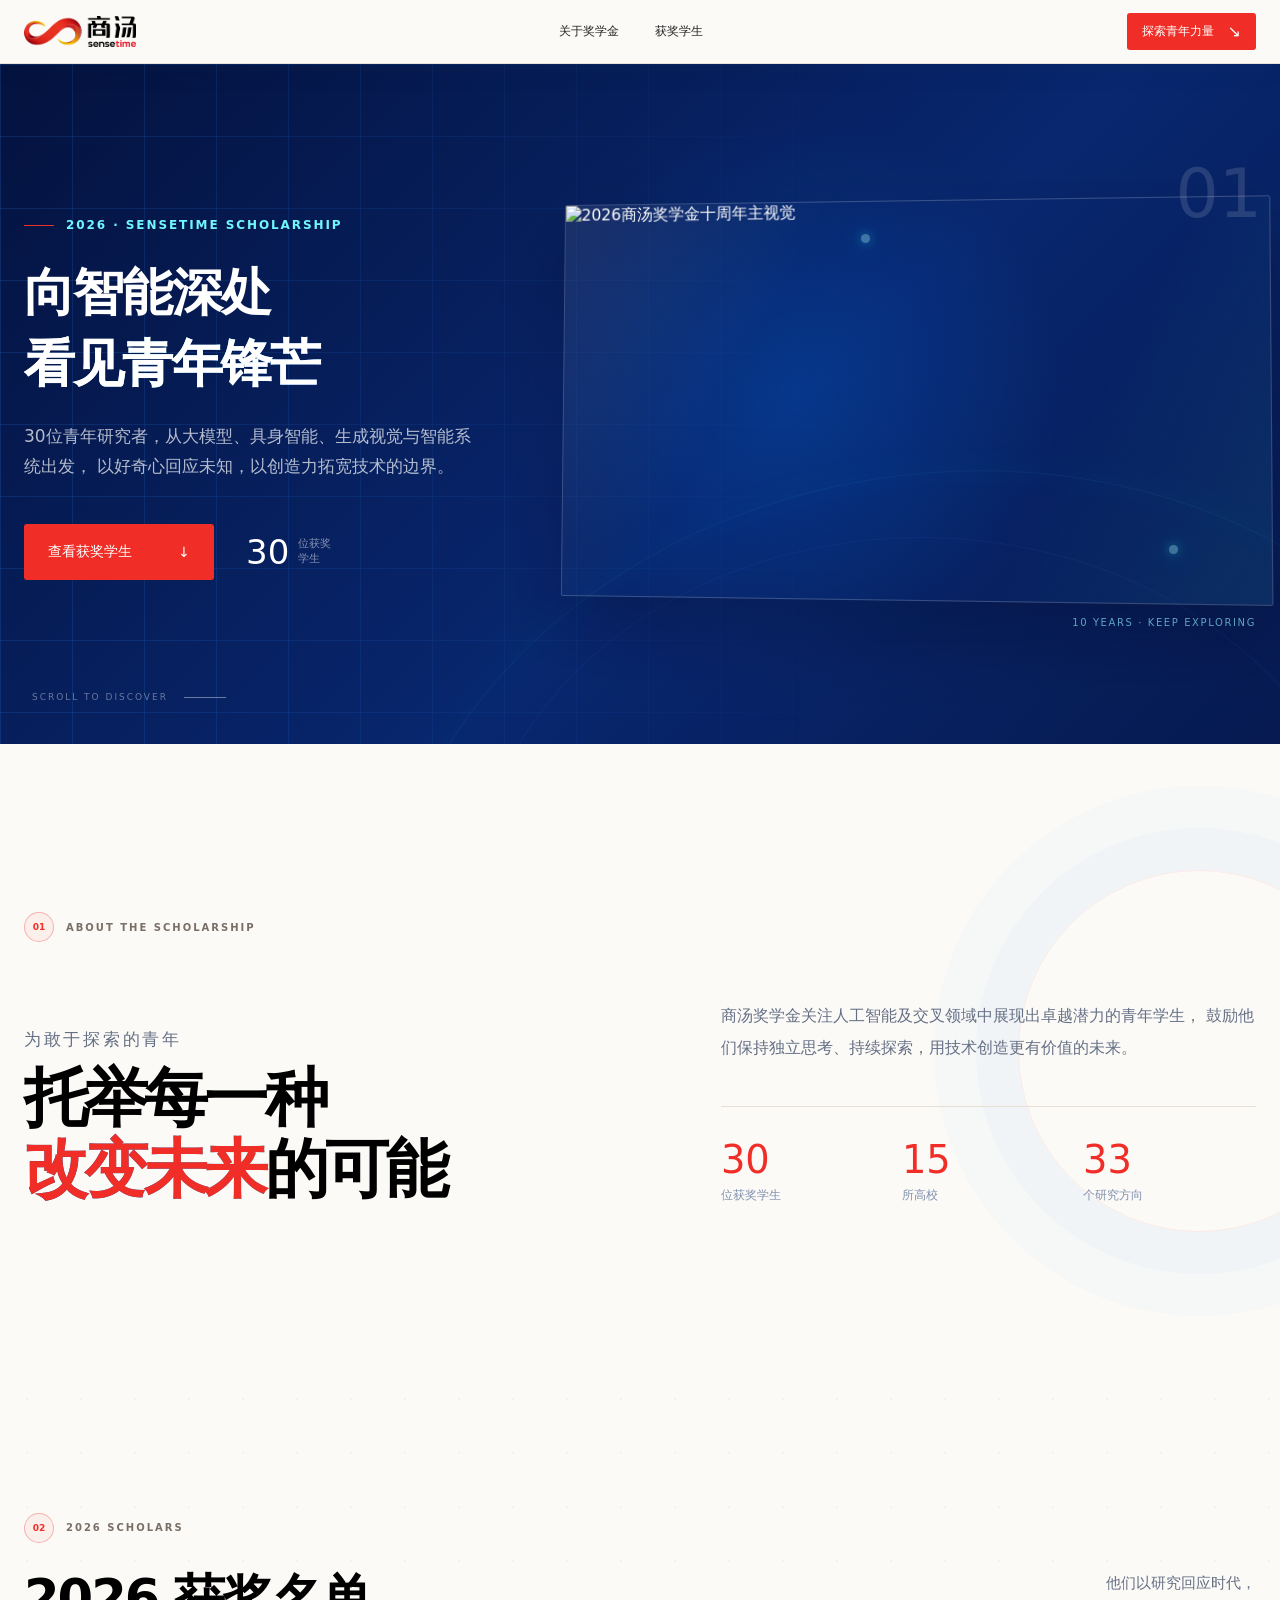
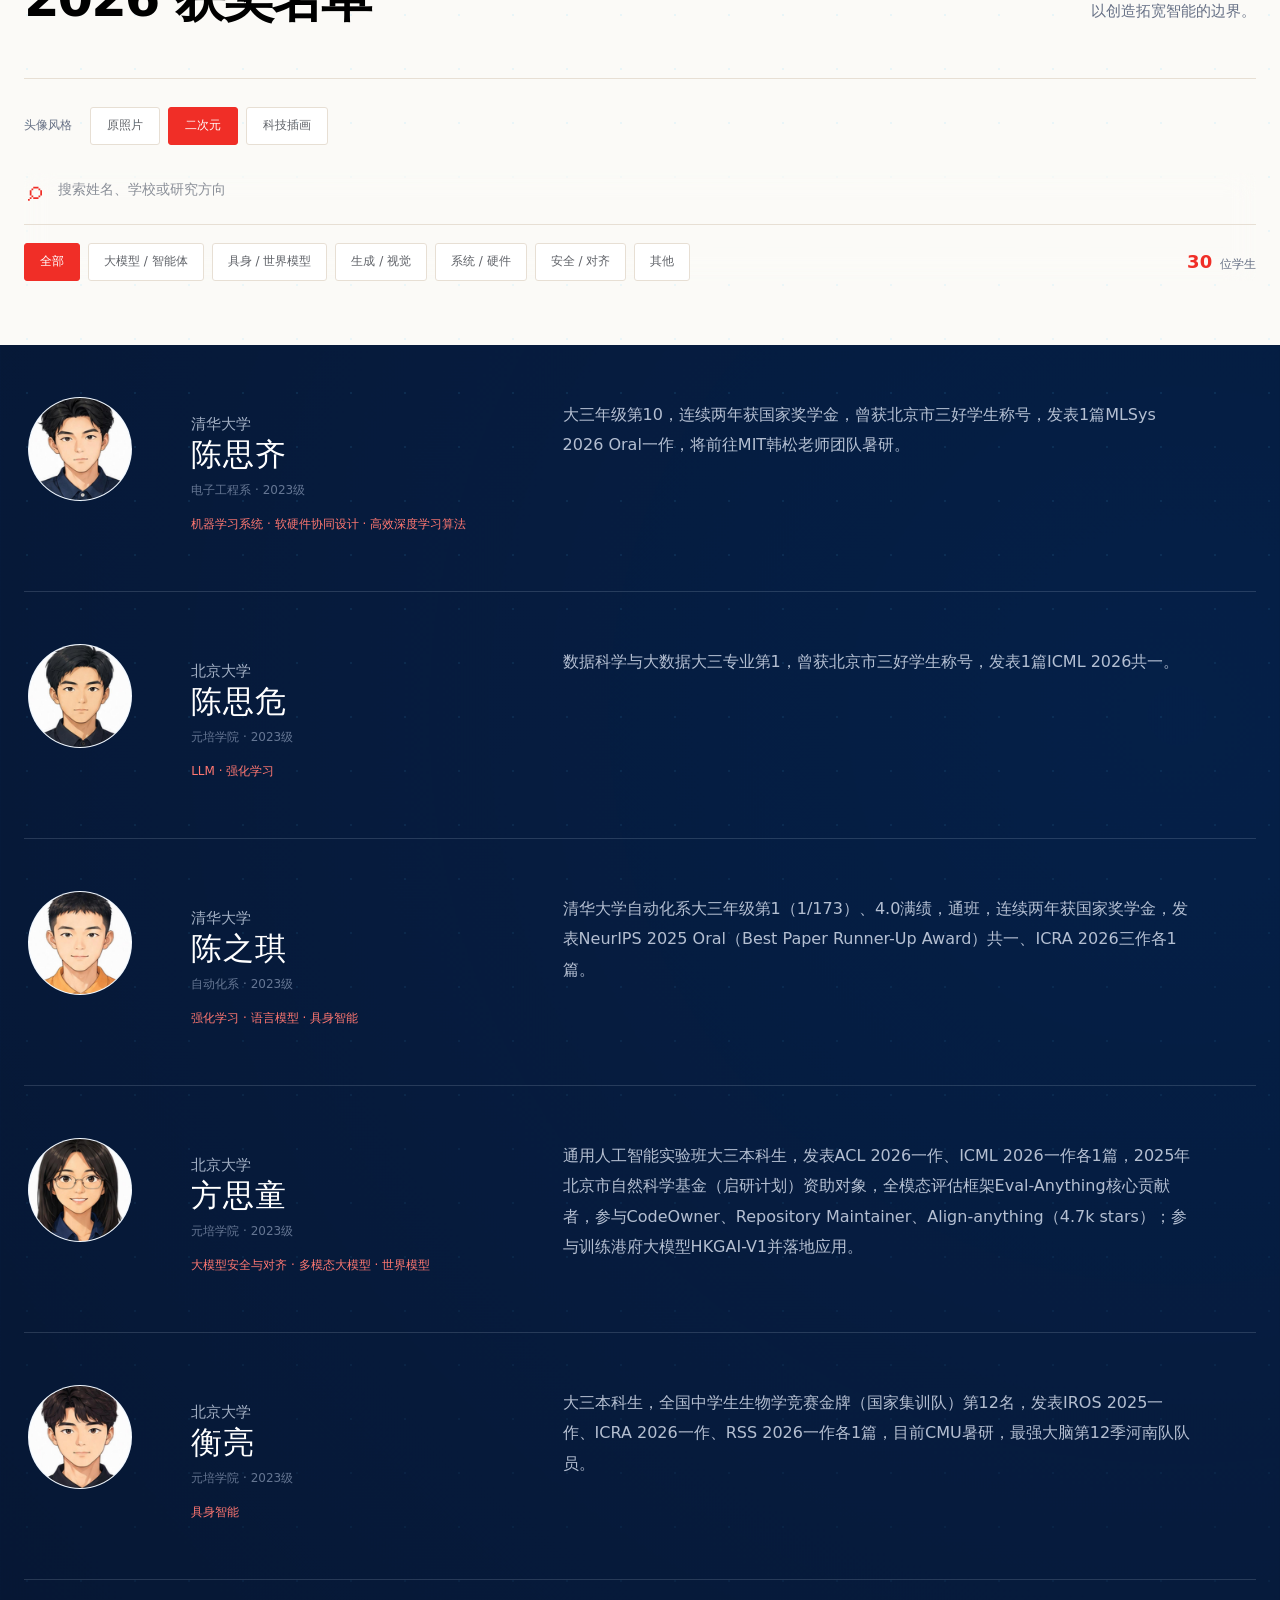
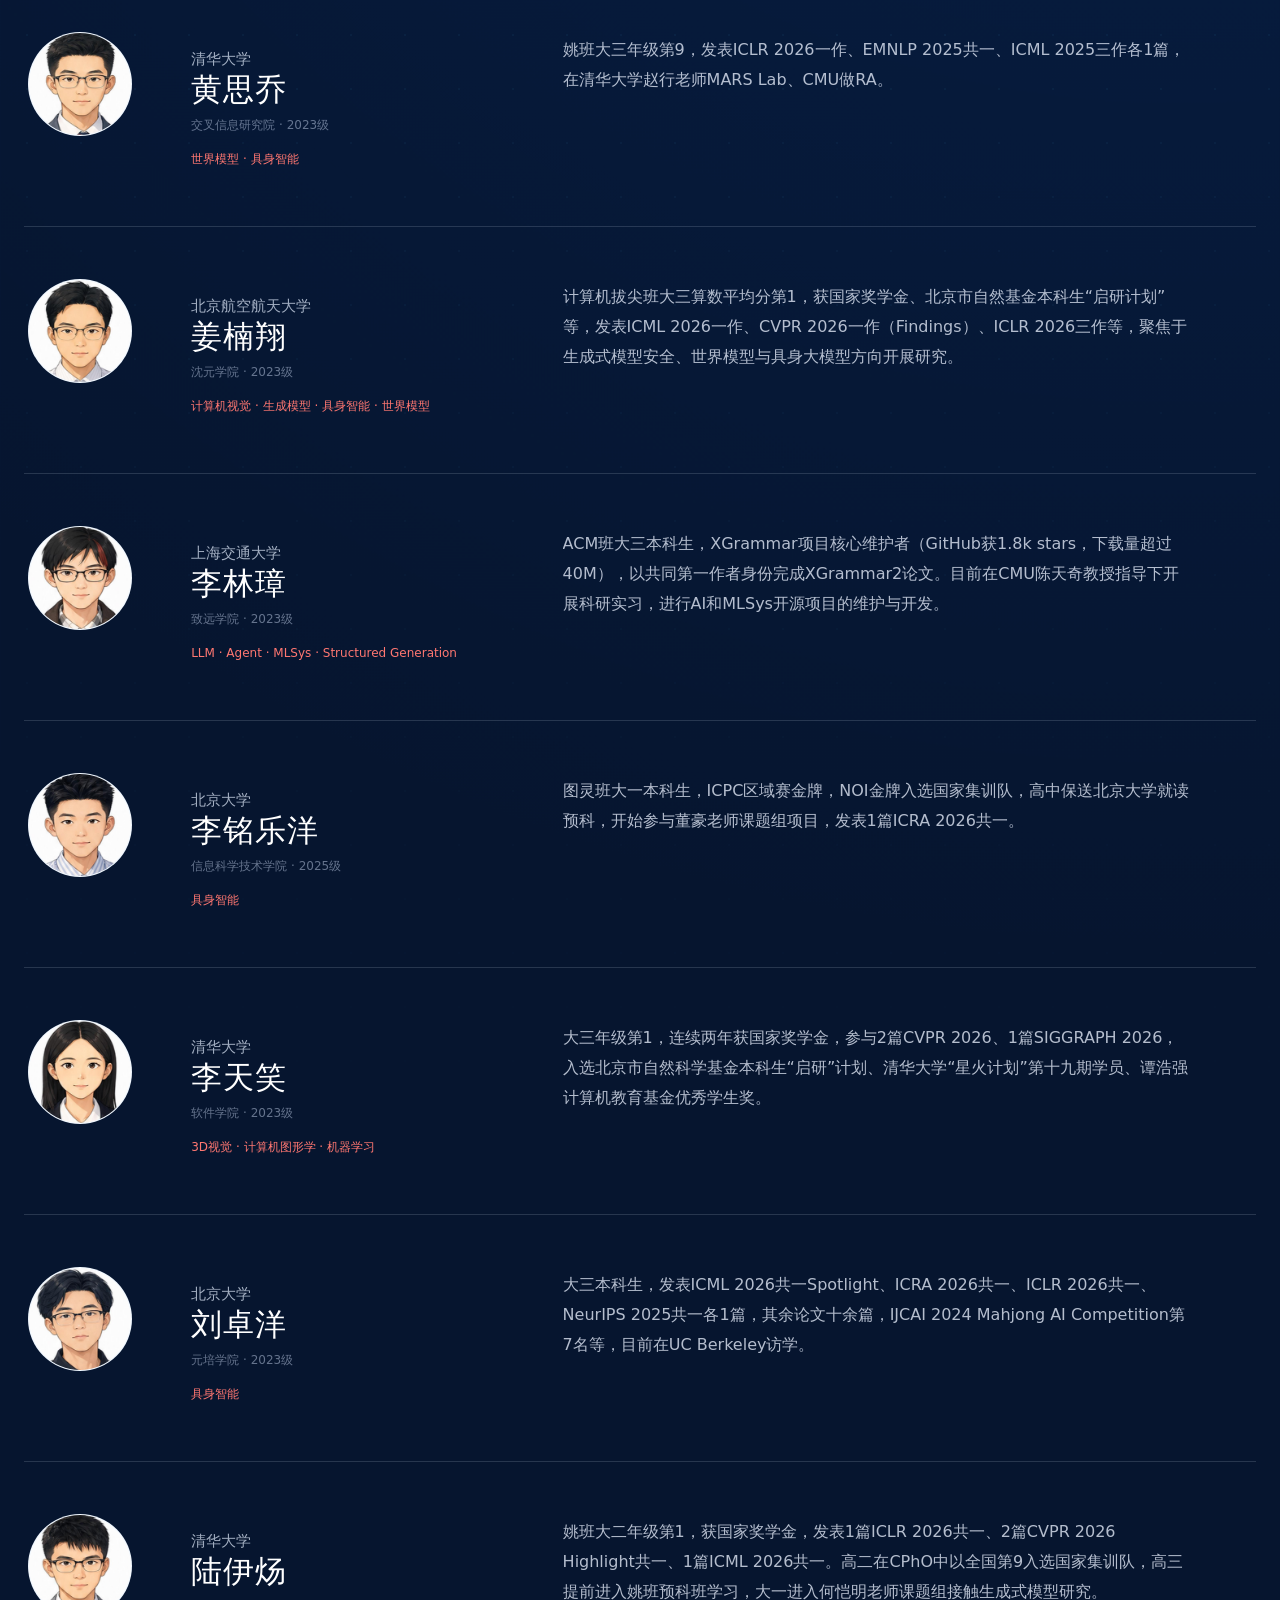
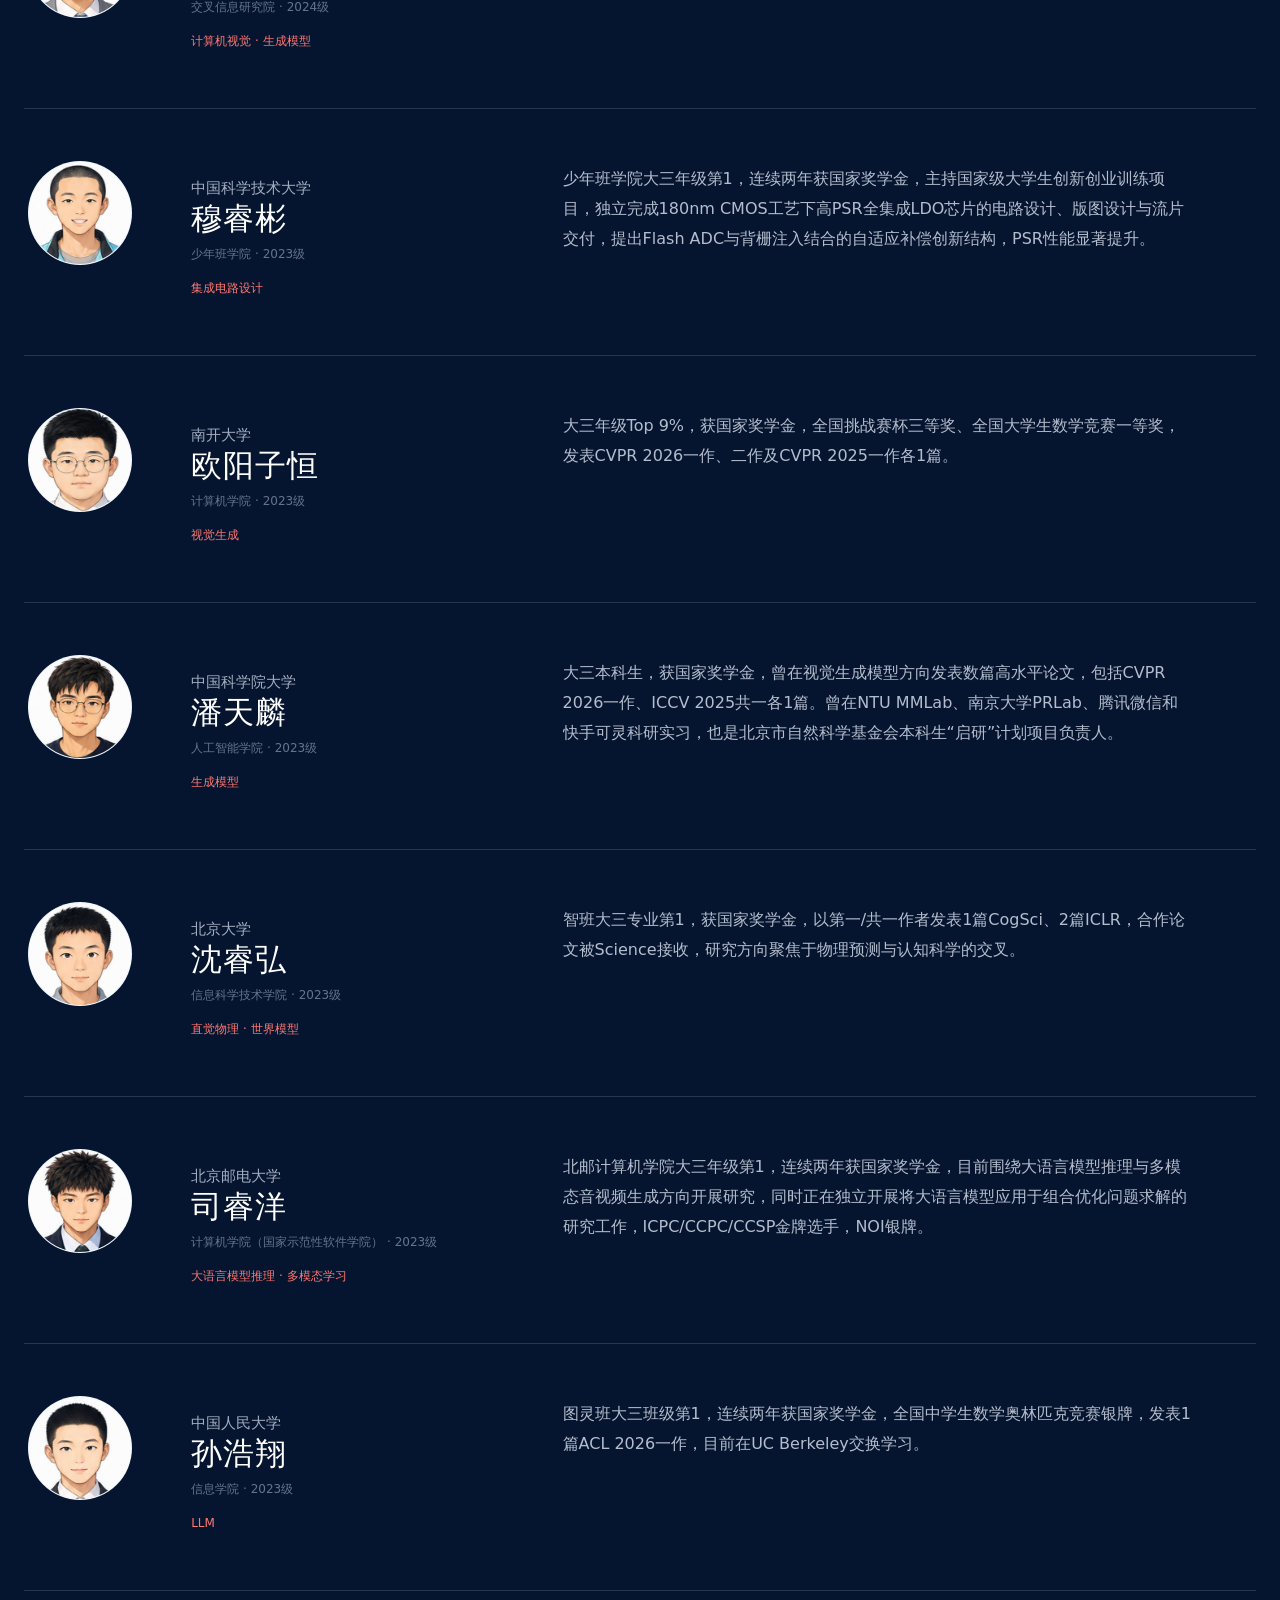
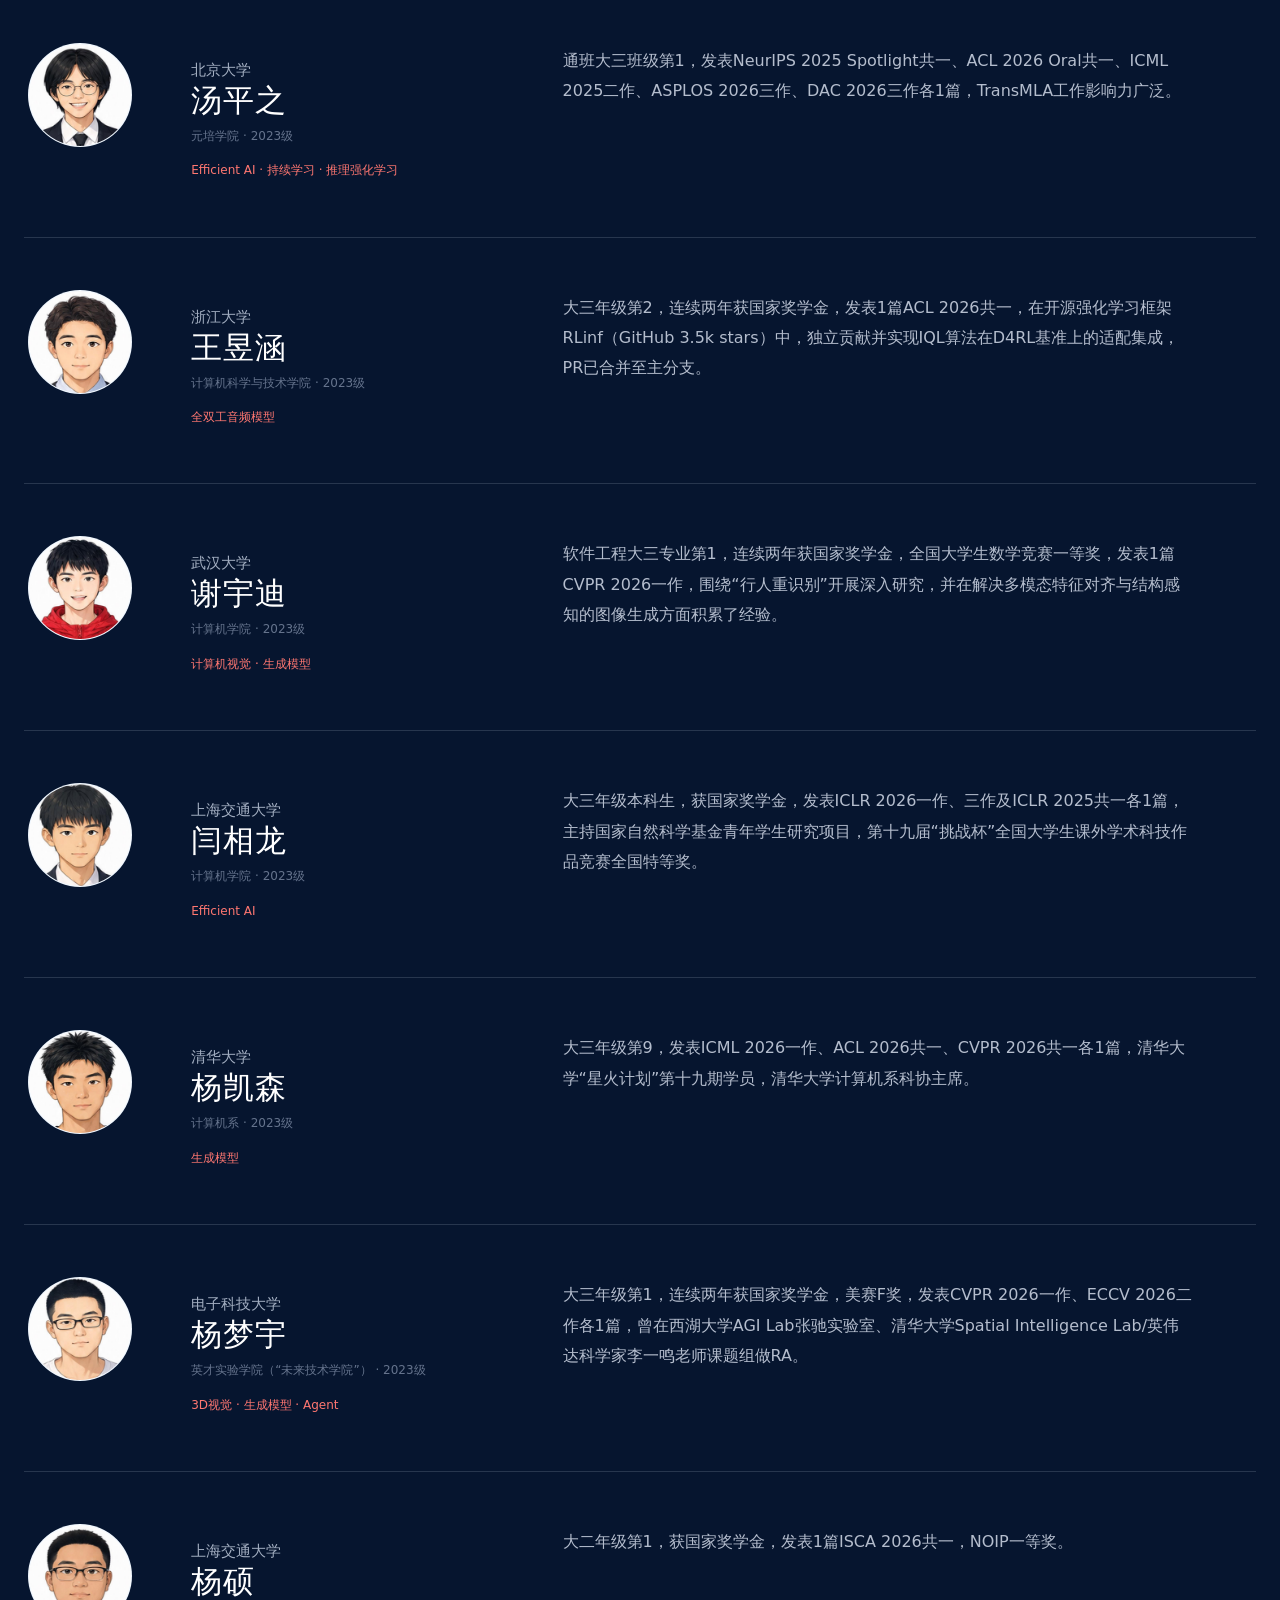
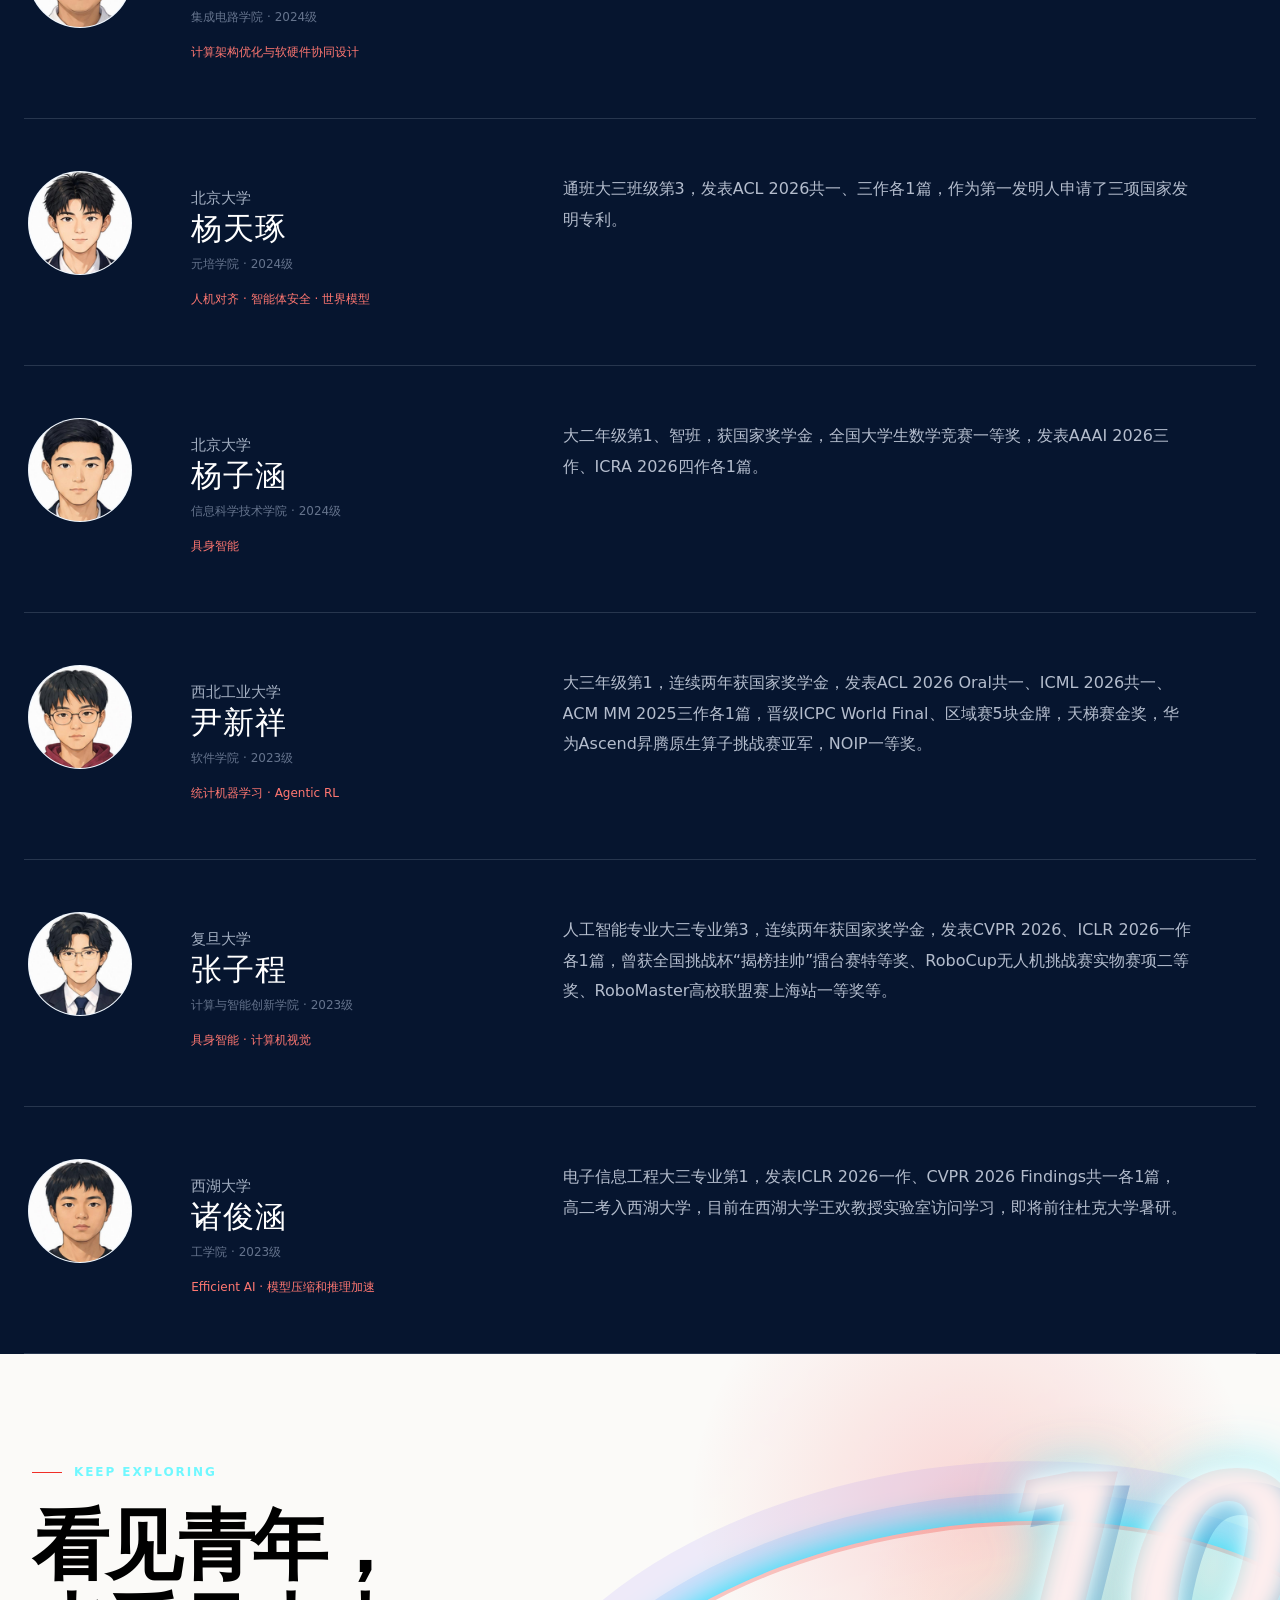
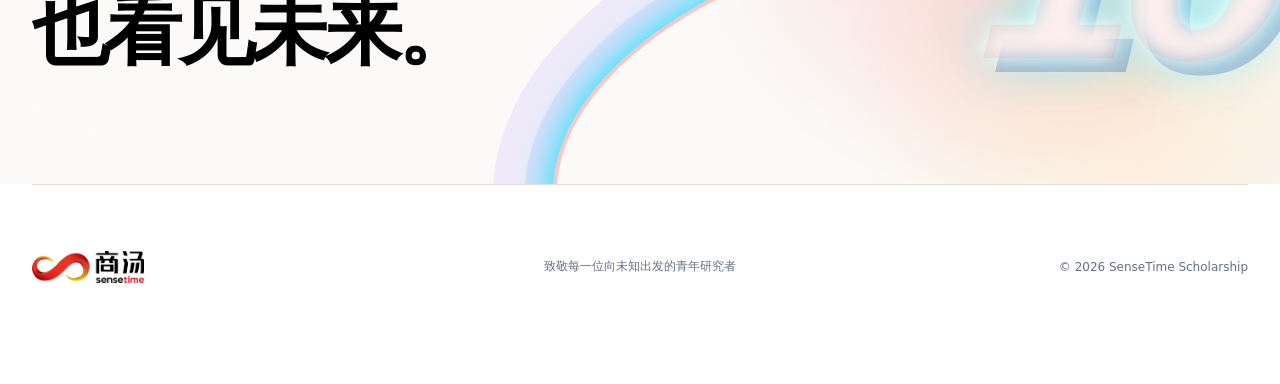
==== commit ea81889c: "Add anime and tech portrait styles" ====
--- a/index.html
+++ b/index.html
@@ -92,6 +92,13 @@
             <p>他们以研究回应时代，<br />以创造拓宽智能的边界。</p>
           </div>
 
+          <div class="portrait-style" id="portrait-style" role="group" aria-label="头像风格">
+            <span>头像风格</span>
+            <button class="portrait-style-button" type="button" data-style="original" aria-pressed="false">原照片</button>
+            <button class="portrait-style-button active" type="button" data-style="anime" aria-pressed="true">二次元</button>
+            <button class="portrait-style-button" type="button" data-style="tech" aria-pressed="false">科技插画</button>
+          </div>
+
           <div class="filter-panel" aria-label="学生搜索与筛选">
             <label class="search-box">
               <span aria-hidden="true">⌕</span>
--- a/styles.css
+++ b/styles.css
@@ -567,6 +567,39 @@
   backdrop-filter: blur(14px);
 }
 
+.portrait-style {
+  display: flex;
+  align-items: center;
+  gap: 8px;
+  margin-top: 28px;
+}
+
+.portrait-style > span {
+  margin-right: 10px;
+  color: var(--muted);
+  font-size: 12px;
+}
+
+.portrait-style-button {
+  min-height: 38px;
+  padding: 0 16px;
+  border: 1px solid var(--line);
+  border-radius: 3px;
+  color: #5f6268;
+  background: #fff;
+  cursor: pointer;
+  font-size: 12px;
+}
+
+.portrait-style-button:hover,
+.portrait-style-button:focus-visible,
+.portrait-style-button.active {
+  border-color: var(--brand-red);
+  color: #fff;
+  background: var(--brand-red);
+  outline: none;
+}
+
 .search-box {
   display: flex;
   align-items: center;
@@ -1261,6 +1294,15 @@
     margin-right: -8px;
     margin-left: -8px;
     padding: 18px 14px;
+  }
+
+  .portrait-style {
+    flex-wrap: wrap;
+  }
+
+  .portrait-style > span {
+    width: 100%;
+    margin-bottom: 2px;
   }
 
   .filter-group {
@@ -1756,7 +1798,7 @@
 
 .students-section .section-heading h2 {
   color: #000;
-  font-size: clamp(44px, 5vw, 64px);
+  font-size: clamp(40px, 4vw, 52px);
   font-weight: 600;
 }
 
@@ -1777,8 +1819,13 @@
   color: var(--brand-red);
 }
 
+.search-box > span:first-child {
+  color: var(--brand-red);
+}
+
 .search-box input {
   color: #000;
+  font-size: 14px;
 }
 
 .search-box input::placeholder {
@@ -1787,6 +1834,7 @@
 
 .filter-button {
   border-color: var(--line);
+  border-radius: 3px;
   color: #5f6268;
   background: #fff;
 }
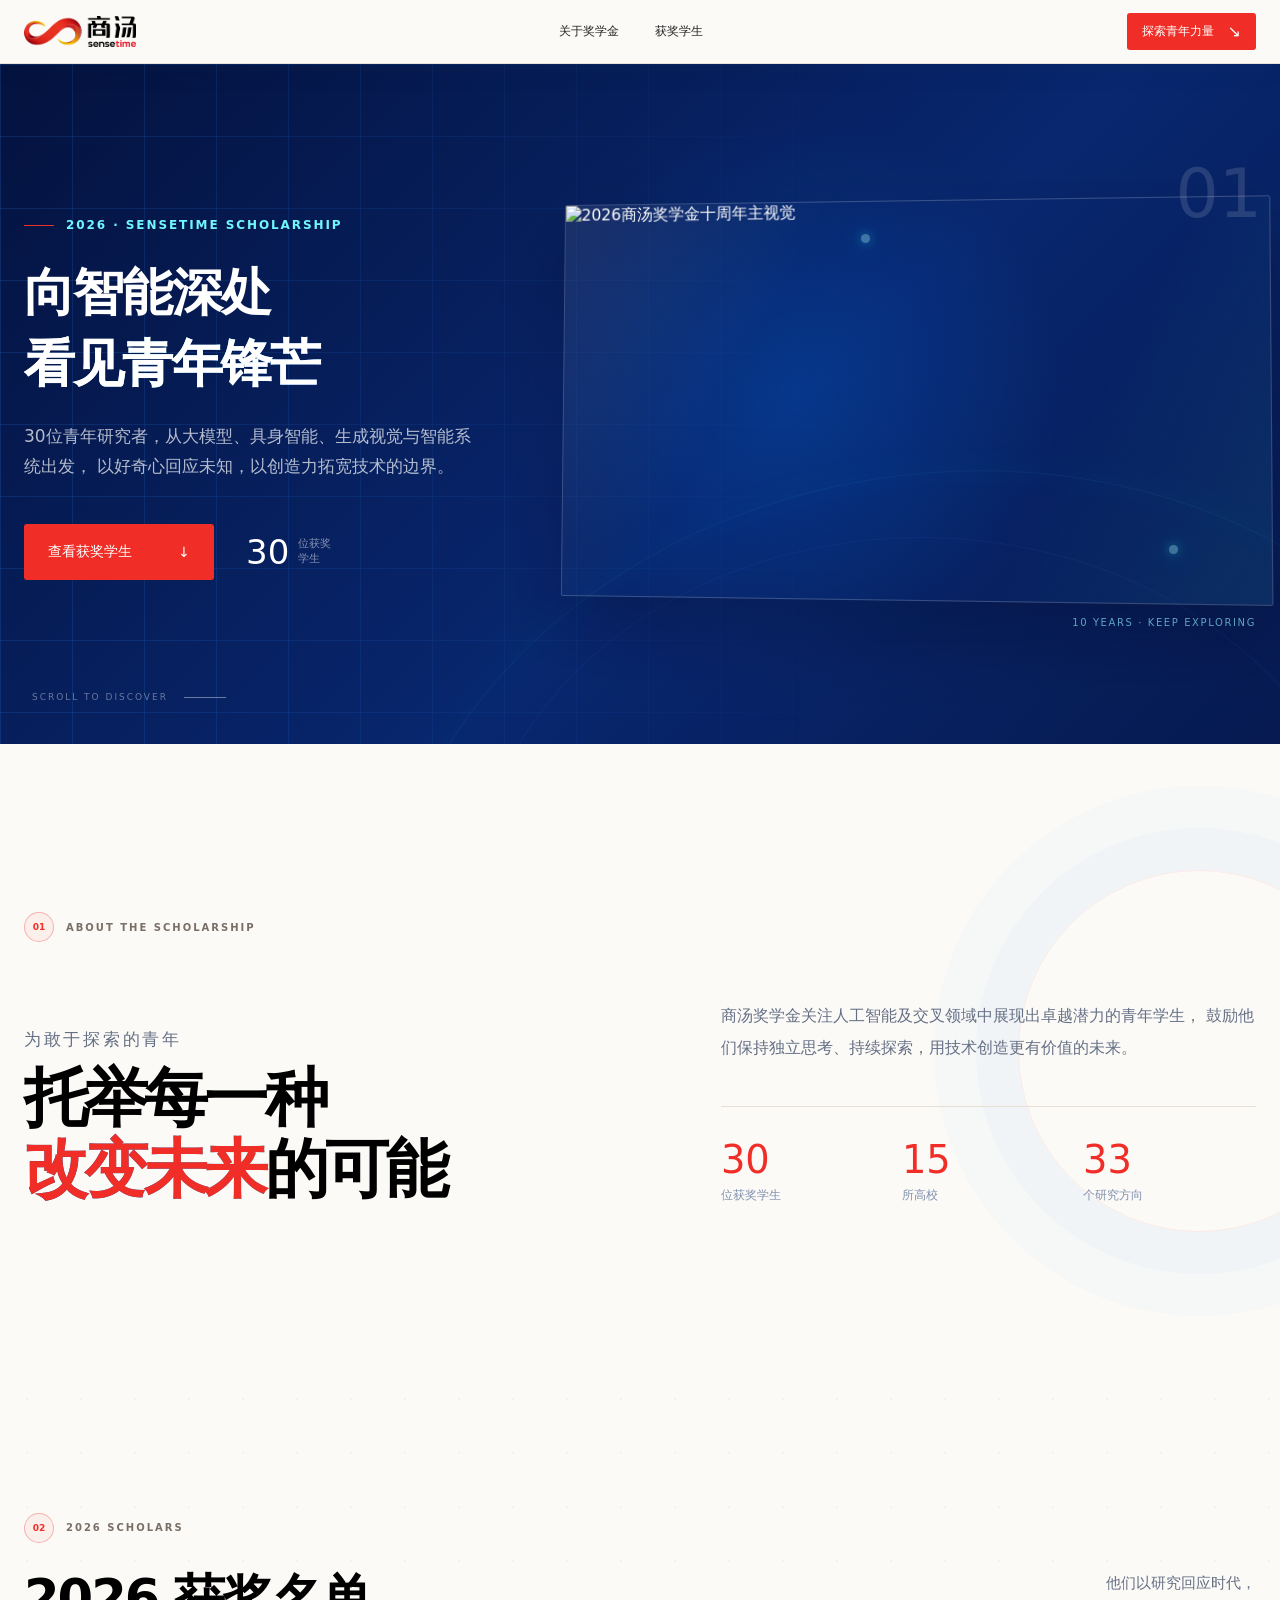
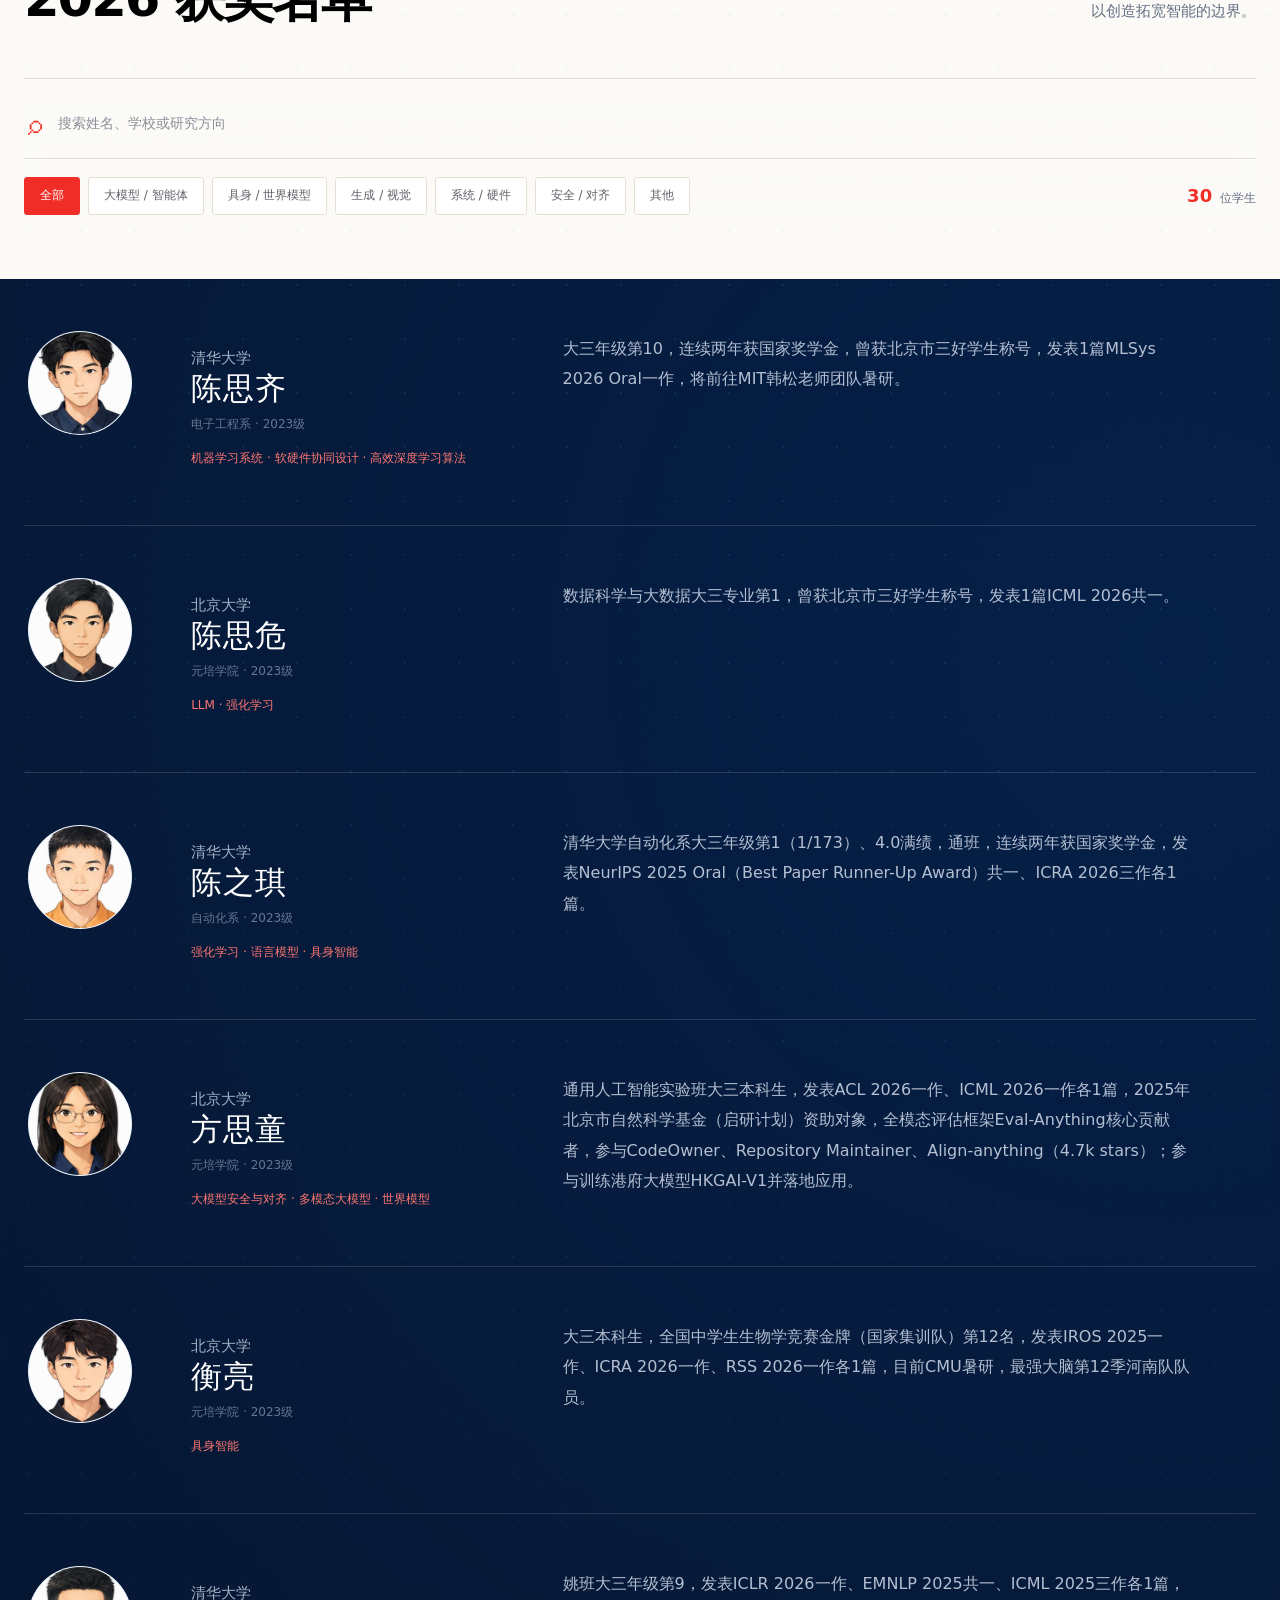
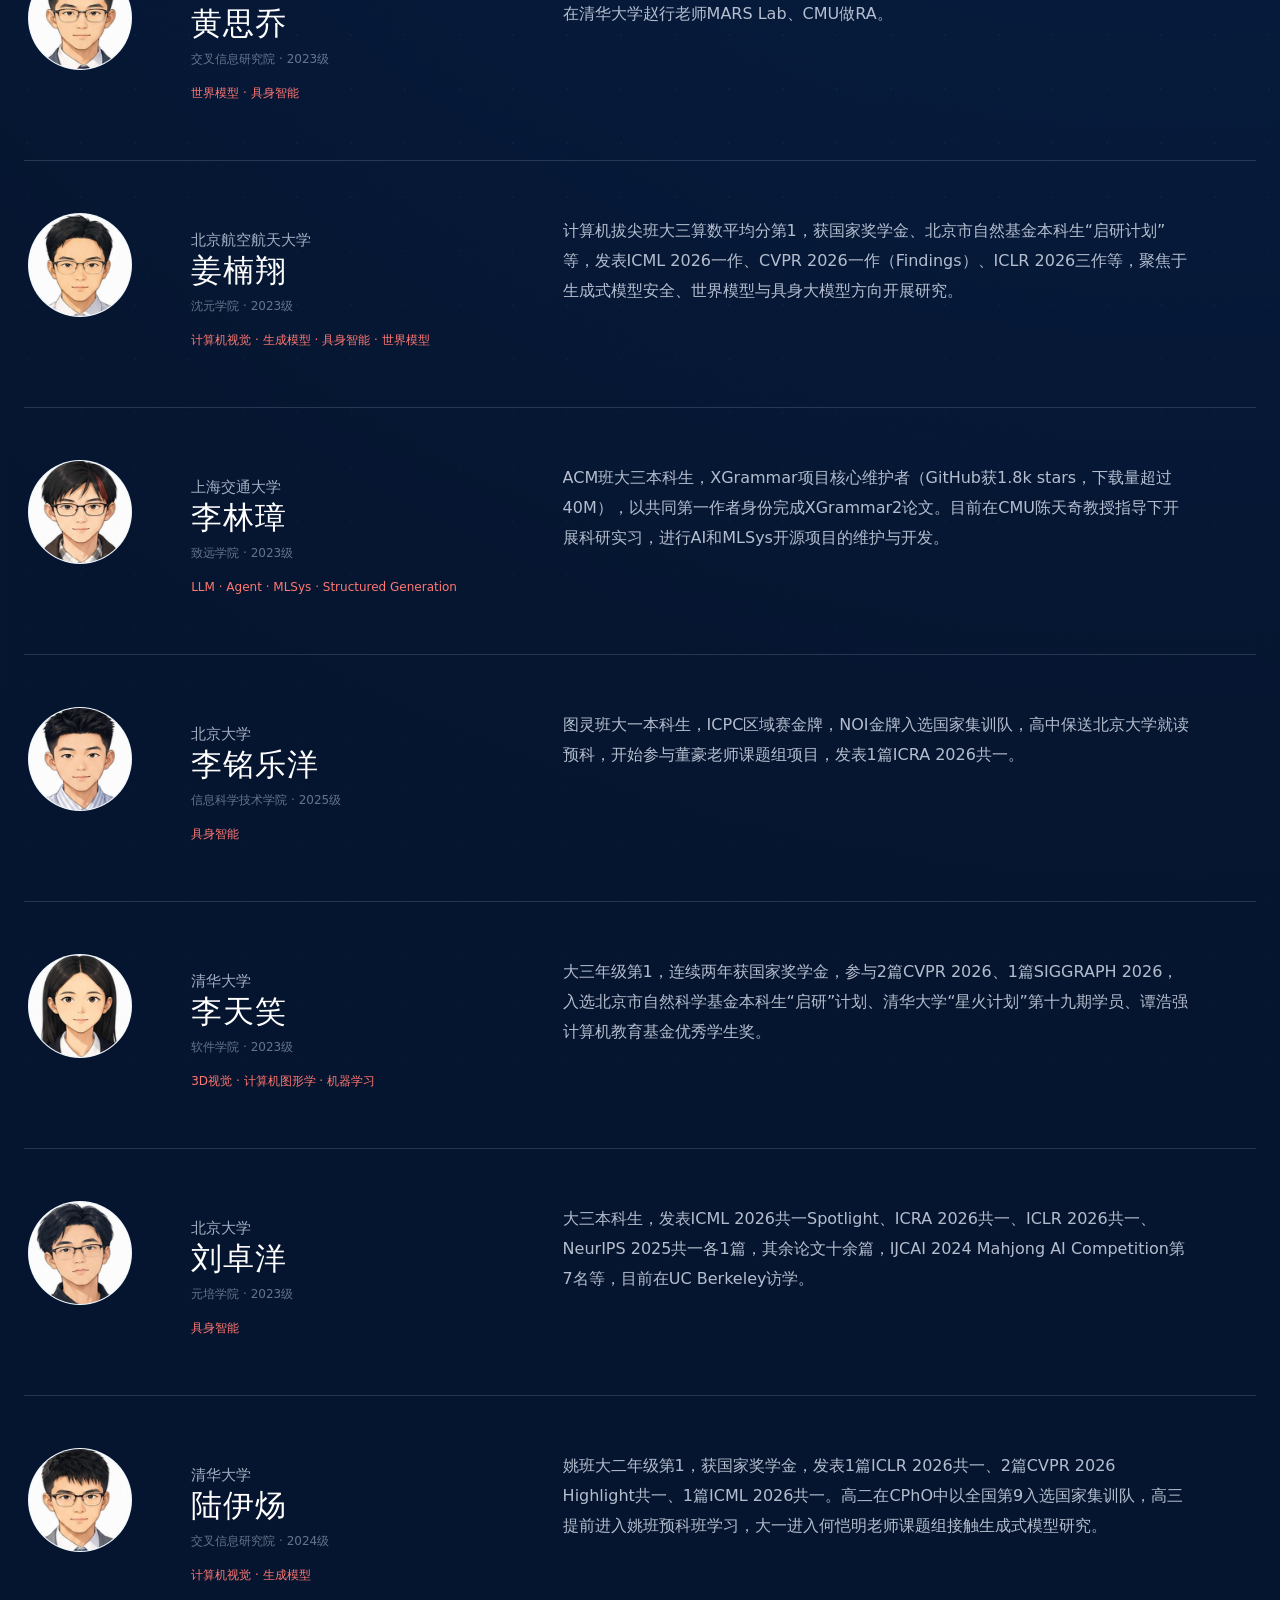
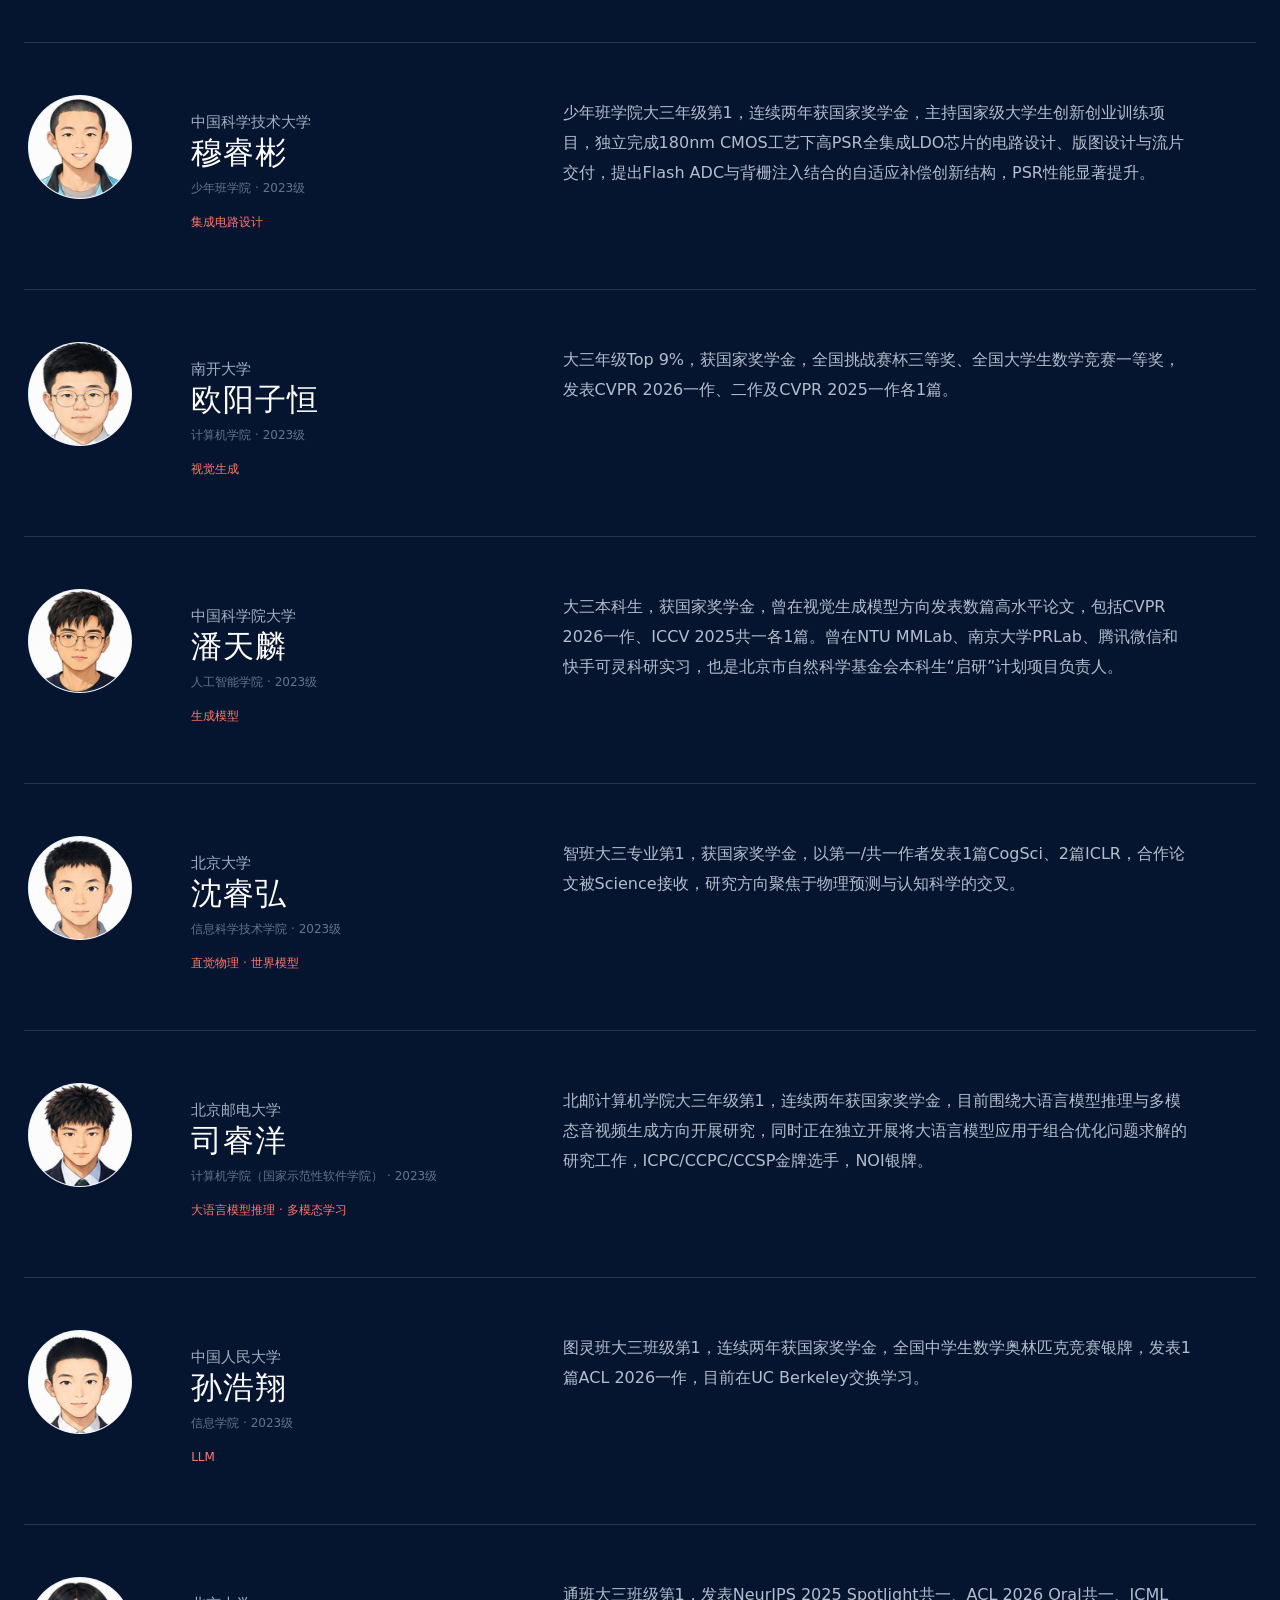
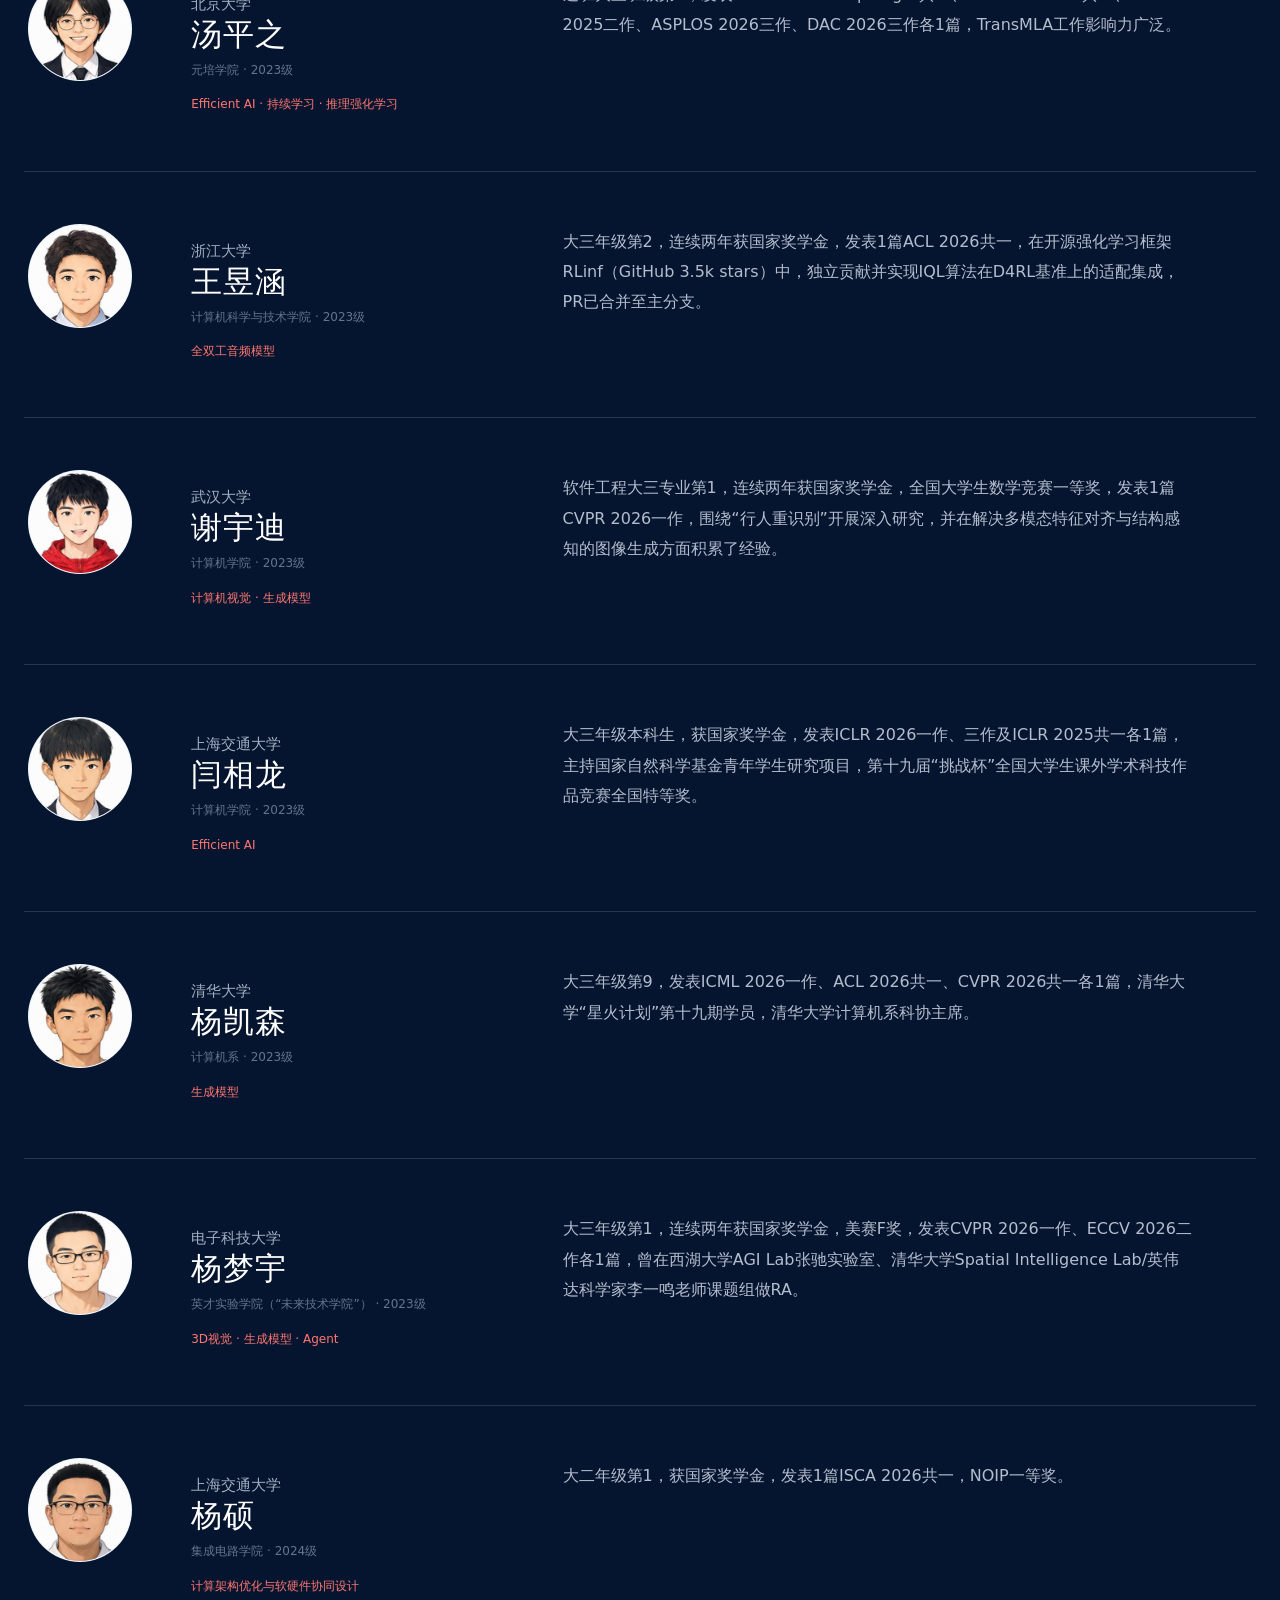
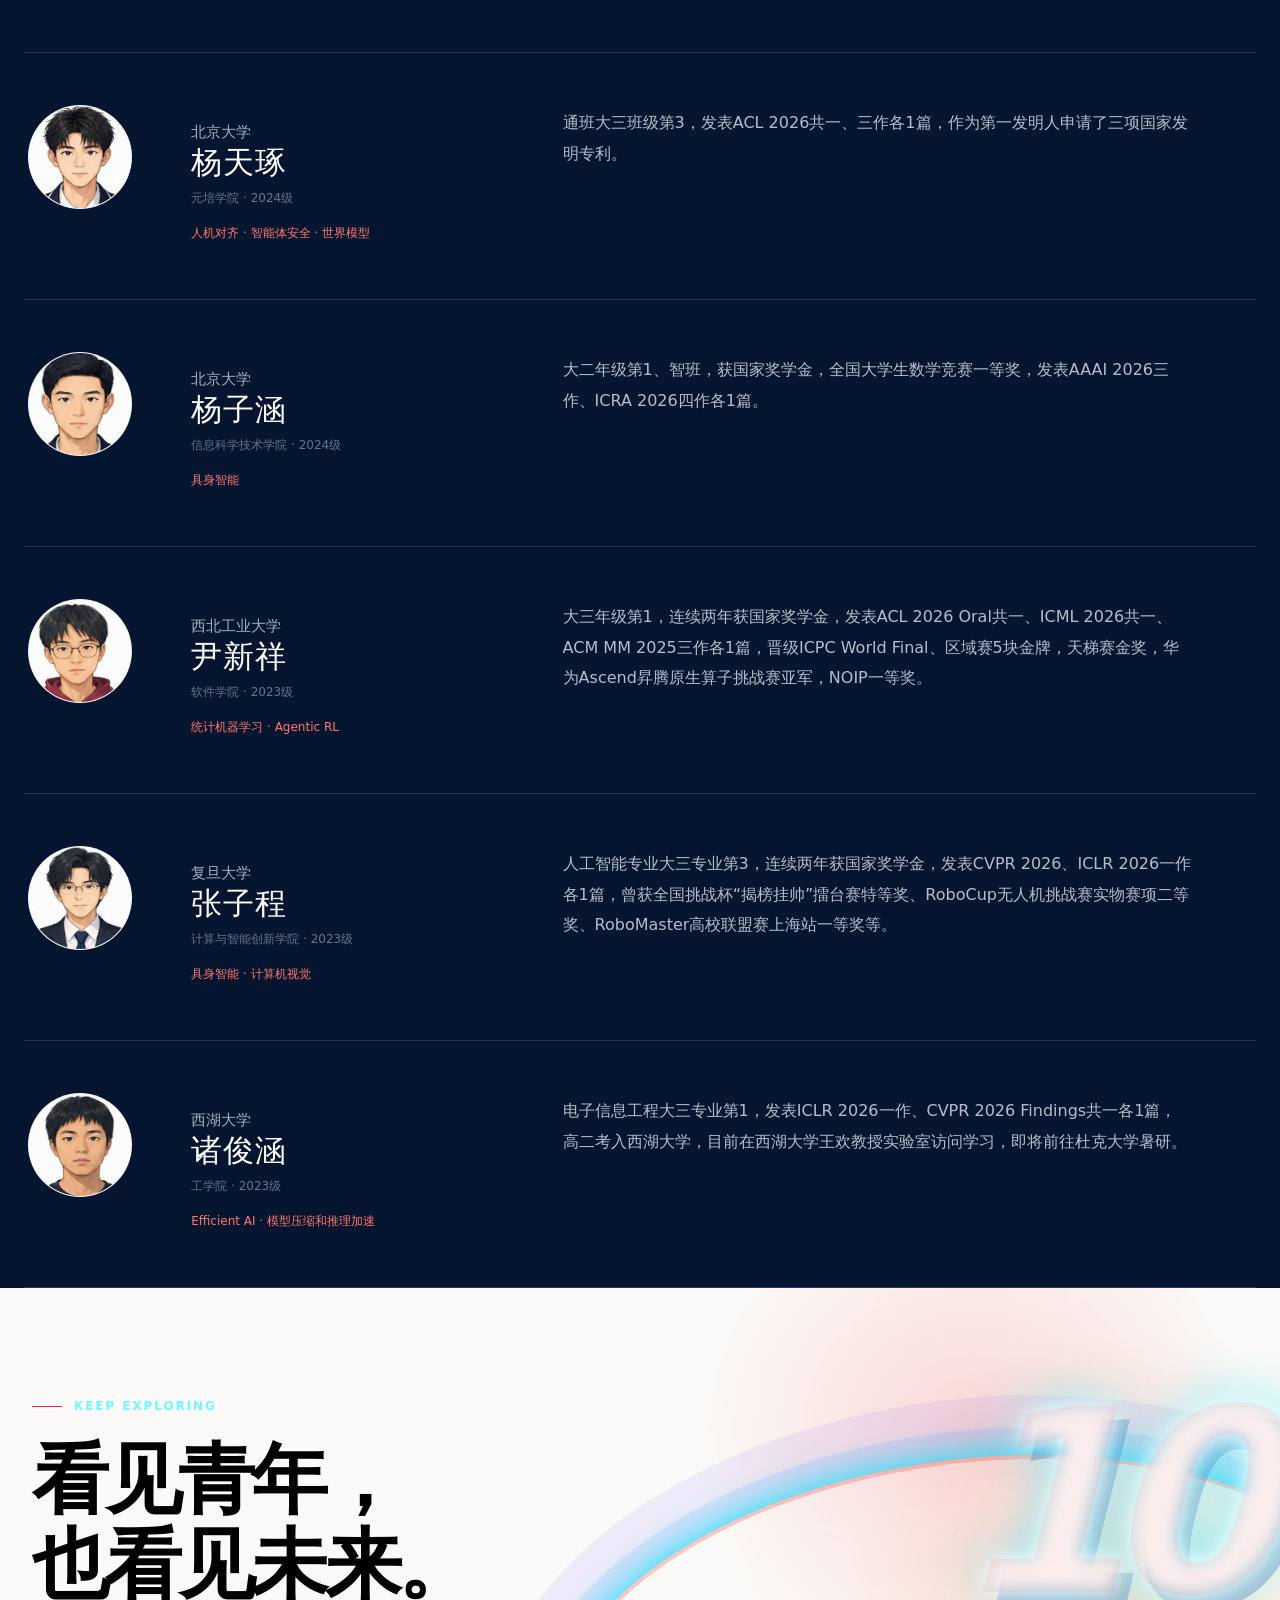
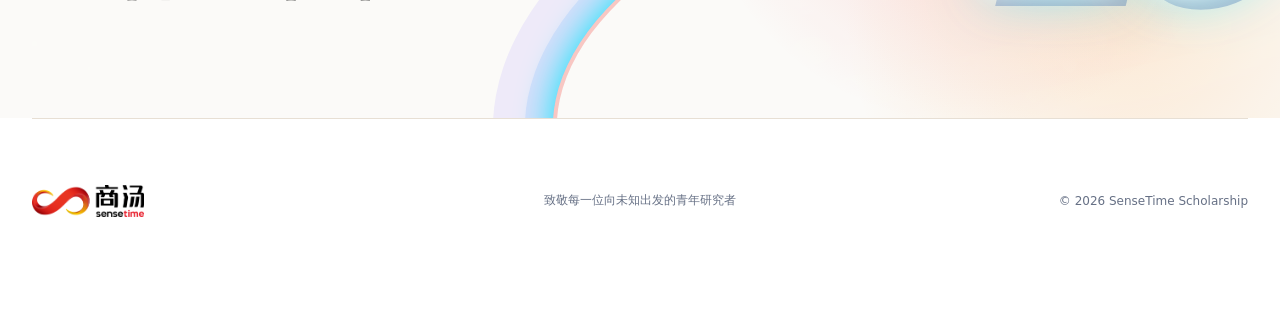
==== commit 19856863: "Use anime portraits exclusively" ====
--- a/index.html
+++ b/index.html
@@ -92,13 +92,6 @@
             <p>他们以研究回应时代，<br />以创造拓宽智能的边界。</p>
           </div>
 
-          <div class="portrait-style" id="portrait-style" role="group" aria-label="头像风格">
-            <span>头像风格</span>
-            <button class="portrait-style-button" type="button" data-style="original" aria-pressed="false">原照片</button>
-            <button class="portrait-style-button active" type="button" data-style="anime" aria-pressed="true">二次元</button>
-            <button class="portrait-style-button" type="button" data-style="tech" aria-pressed="false">科技插画</button>
-          </div>
-
           <div class="filter-panel" aria-label="学生搜索与筛选">
             <label class="search-box">
               <span aria-hidden="true">⌕</span>
--- a/styles.css
+++ b/styles.css
@@ -567,38 +567,6 @@
   backdrop-filter: blur(14px);
 }
 
-.portrait-style {
-  display: flex;
-  align-items: center;
-  gap: 8px;
-  margin-top: 28px;
-}
-
-.portrait-style > span {
-  margin-right: 10px;
-  color: var(--muted);
-  font-size: 12px;
-}
-
-.portrait-style-button {
-  min-height: 38px;
-  padding: 0 16px;
-  border: 1px solid var(--line);
-  border-radius: 3px;
-  color: #5f6268;
-  background: #fff;
-  cursor: pointer;
-  font-size: 12px;
-}
-
-.portrait-style-button:hover,
-.portrait-style-button:focus-visible,
-.portrait-style-button.active {
-  border-color: var(--brand-red);
-  color: #fff;
-  background: var(--brand-red);
-  outline: none;
-}
 
 .search-box {
   display: flex;
@@ -1296,14 +1264,6 @@
     padding: 18px 14px;
   }
 
-  .portrait-style {
-    flex-wrap: wrap;
-  }
-
-  .portrait-style > span {
-    width: 100%;
-    margin-bottom: 2px;
-  }
 
   .filter-group {
     flex-wrap: nowrap;
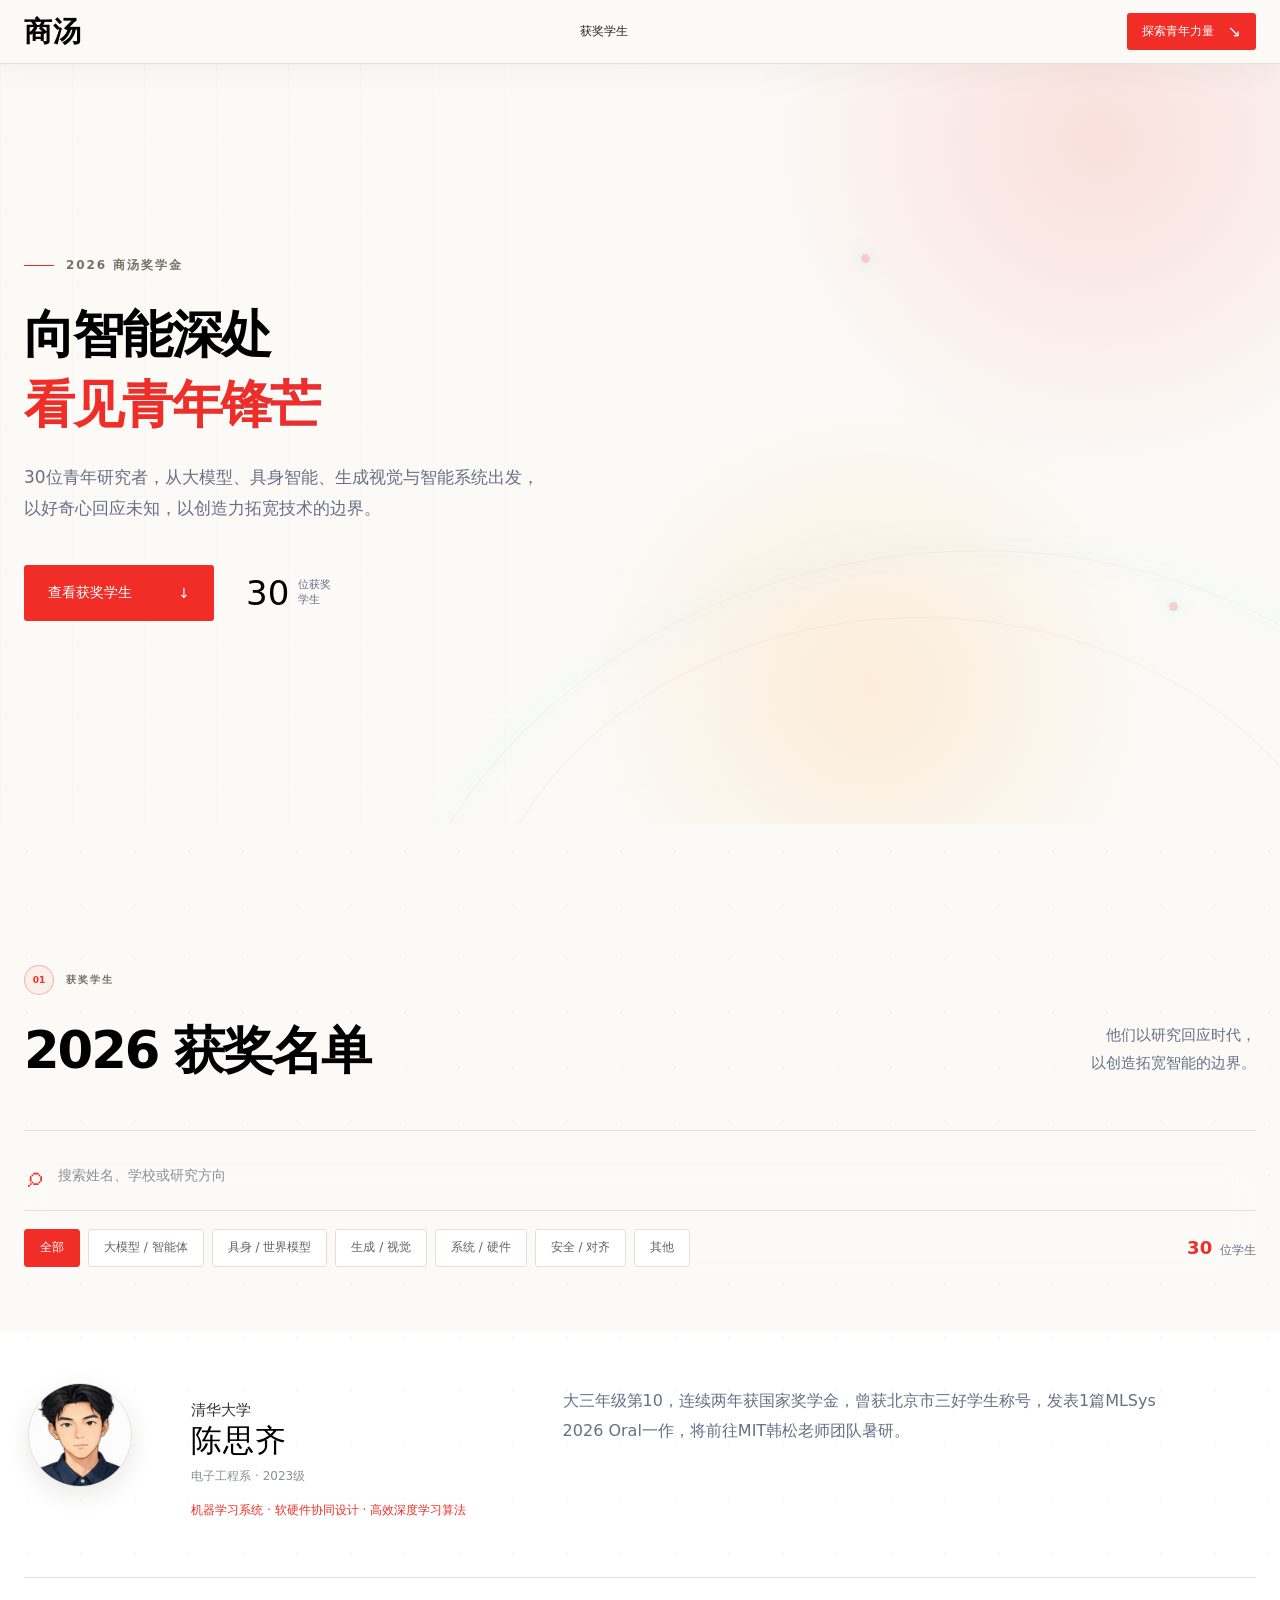
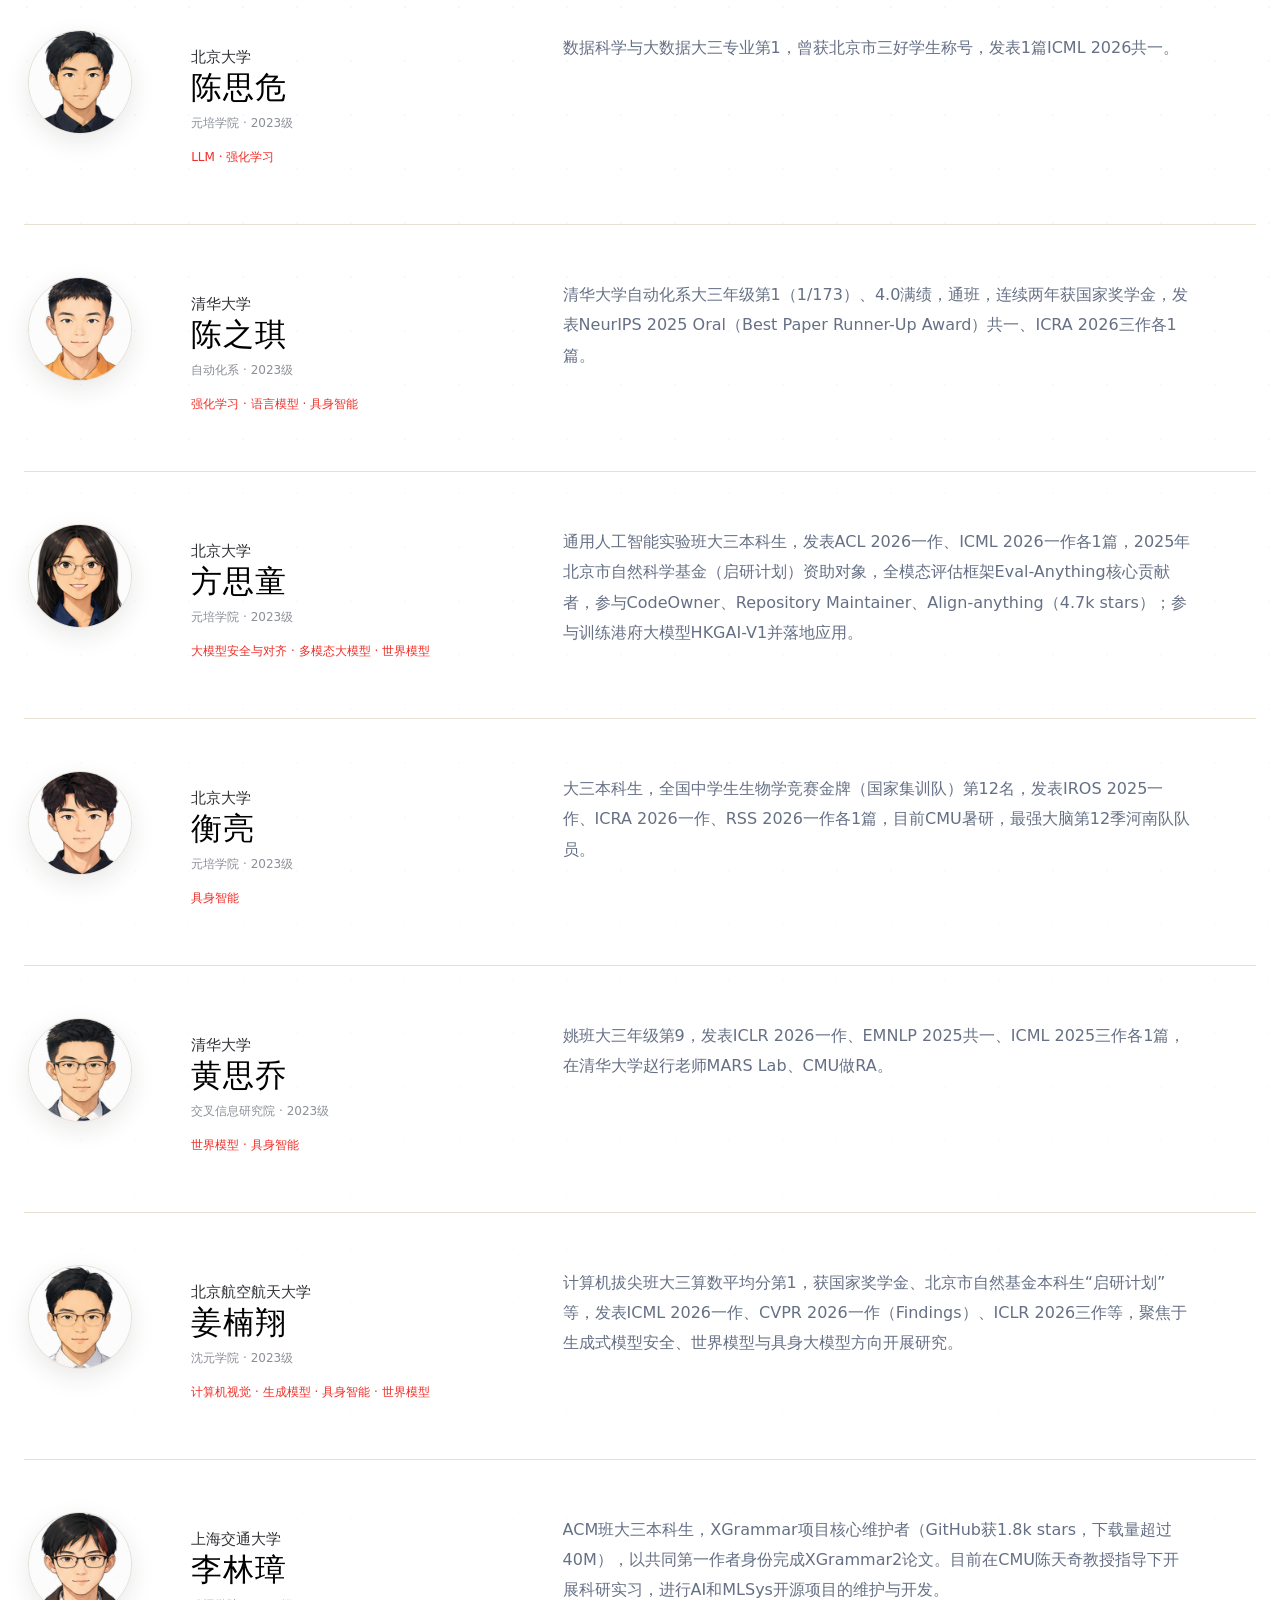
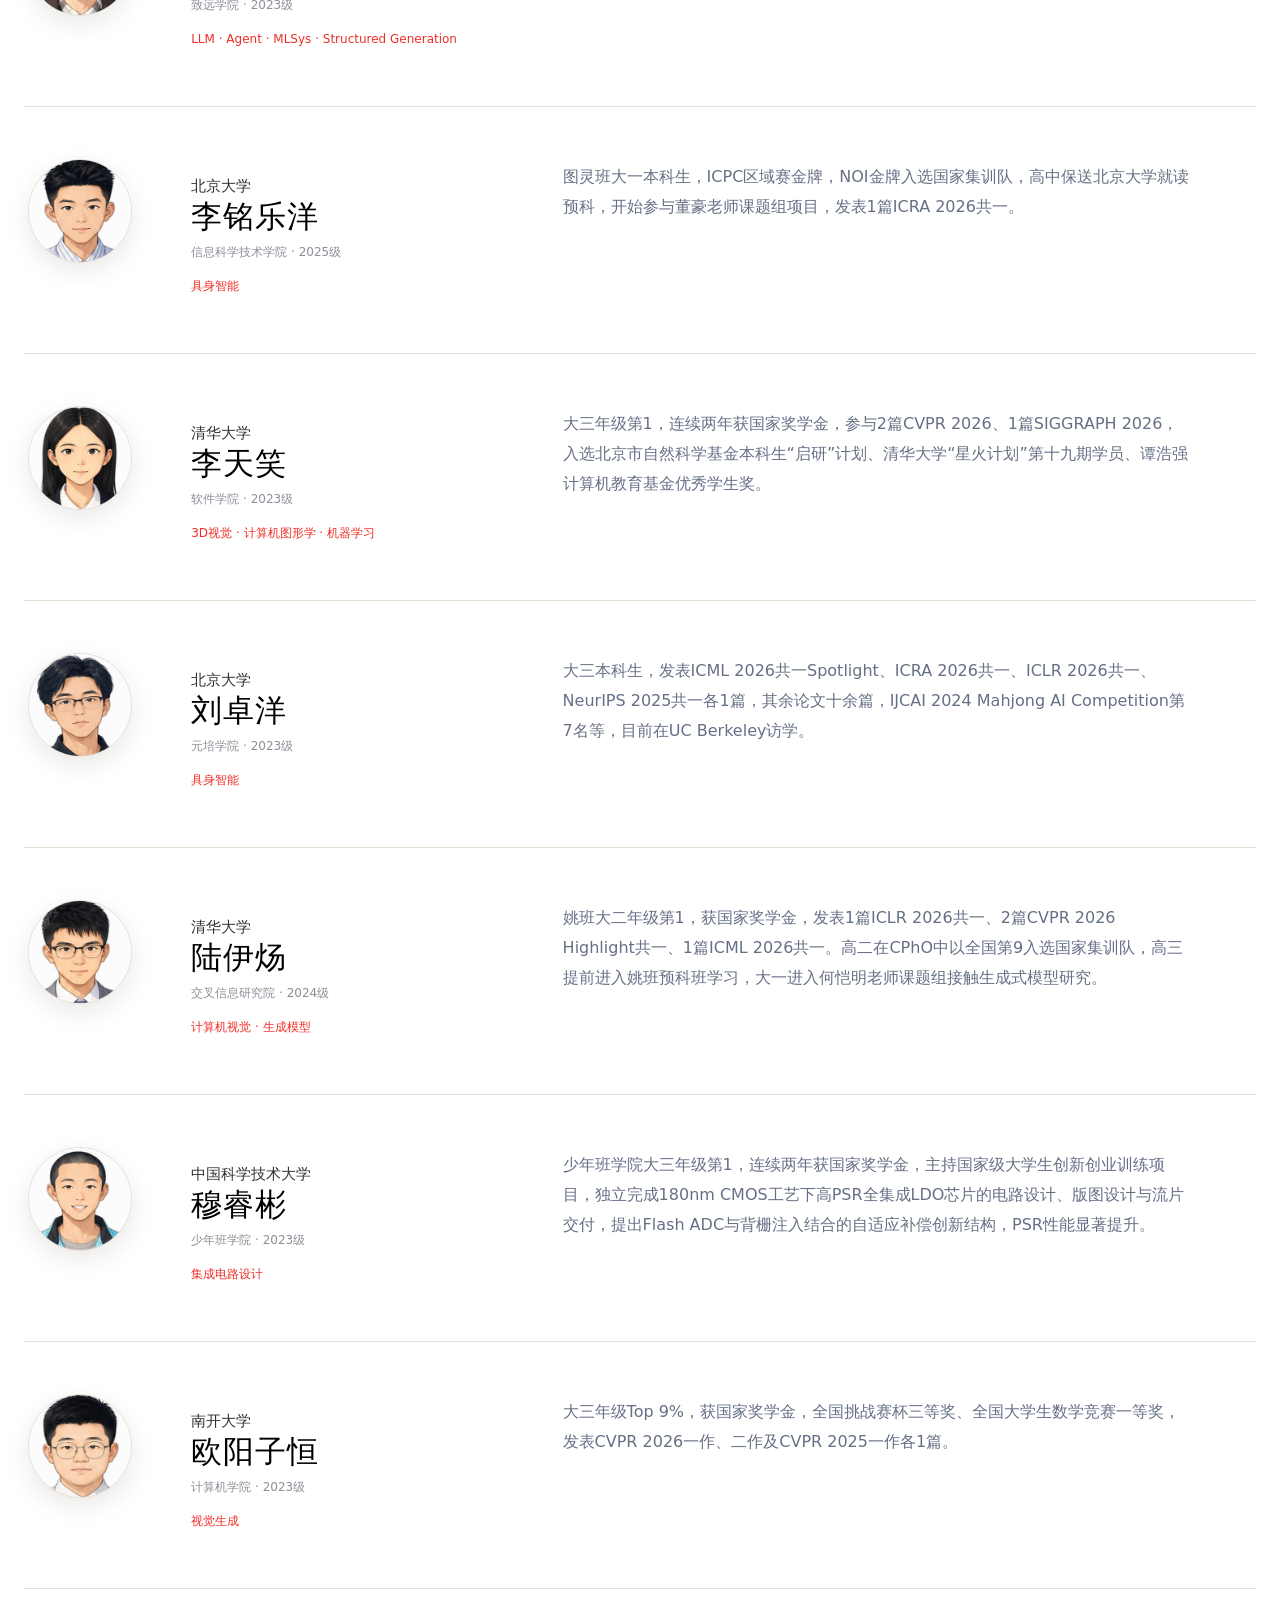
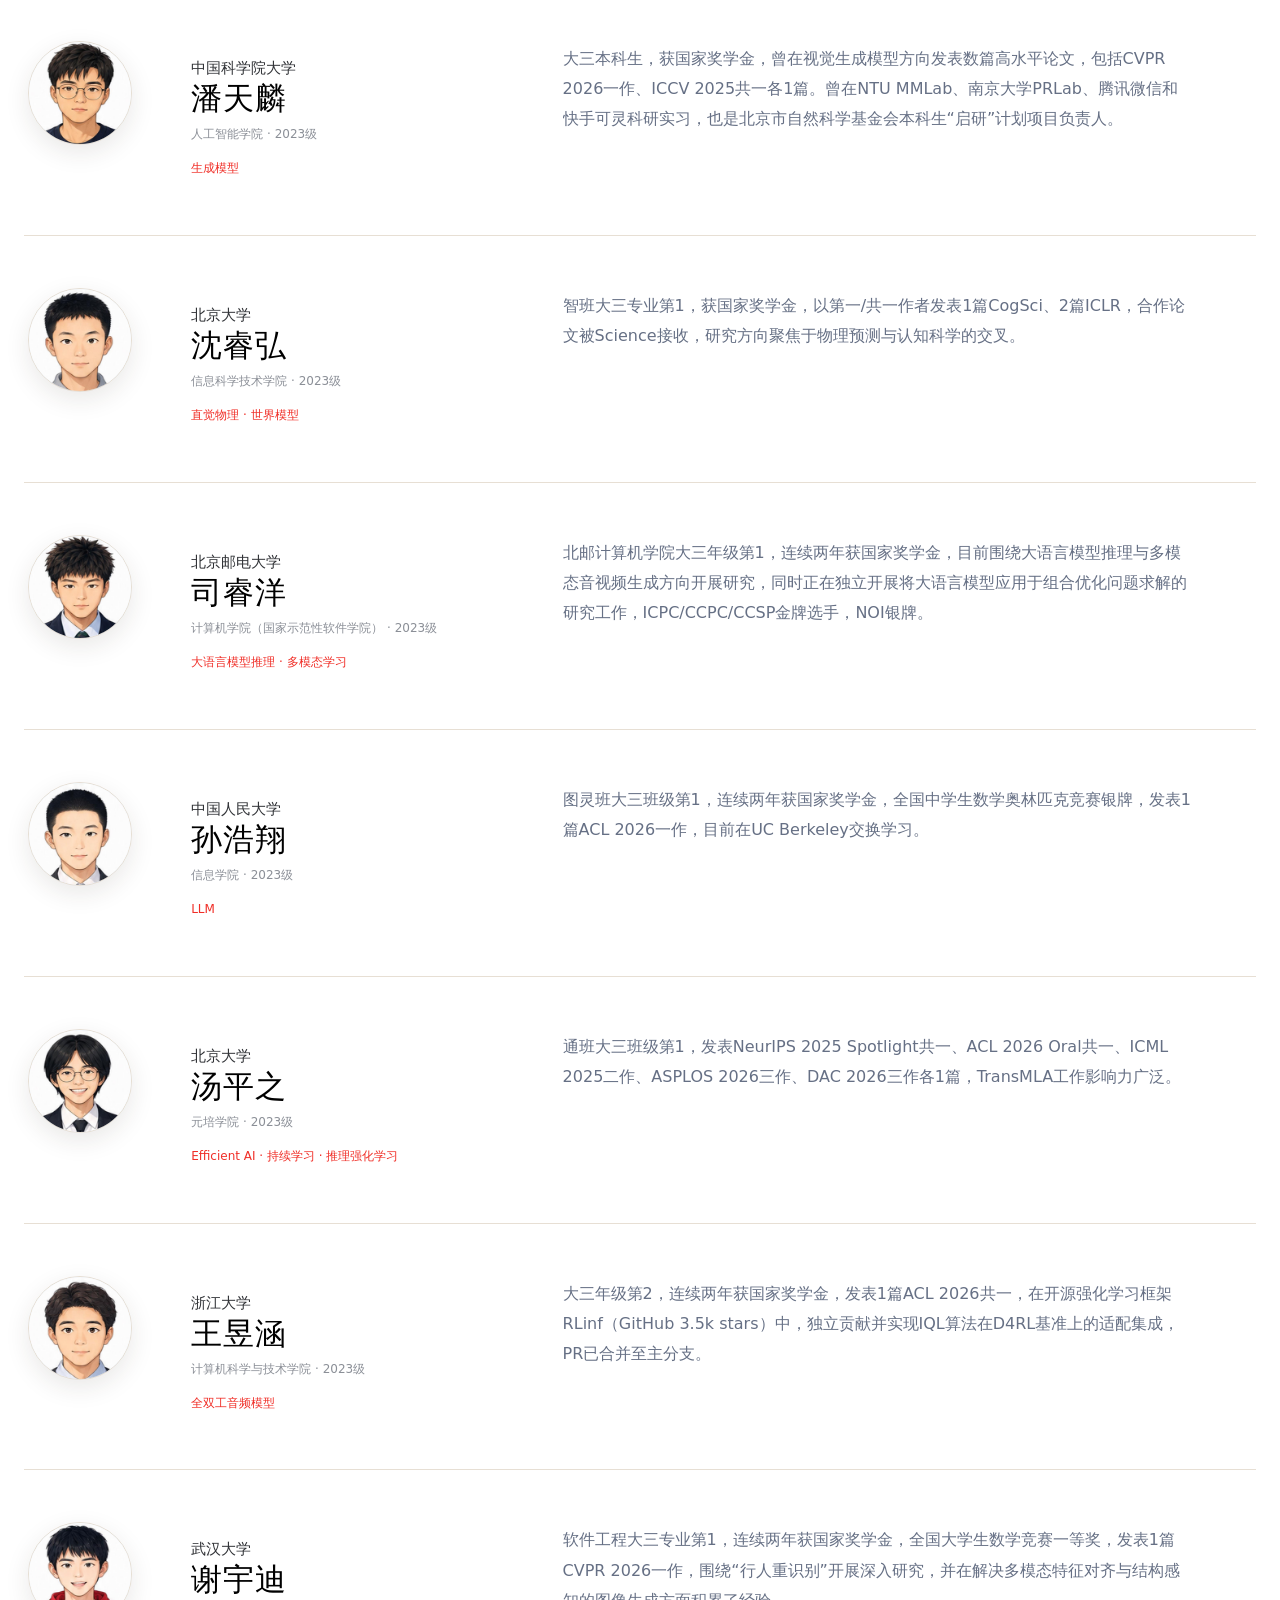
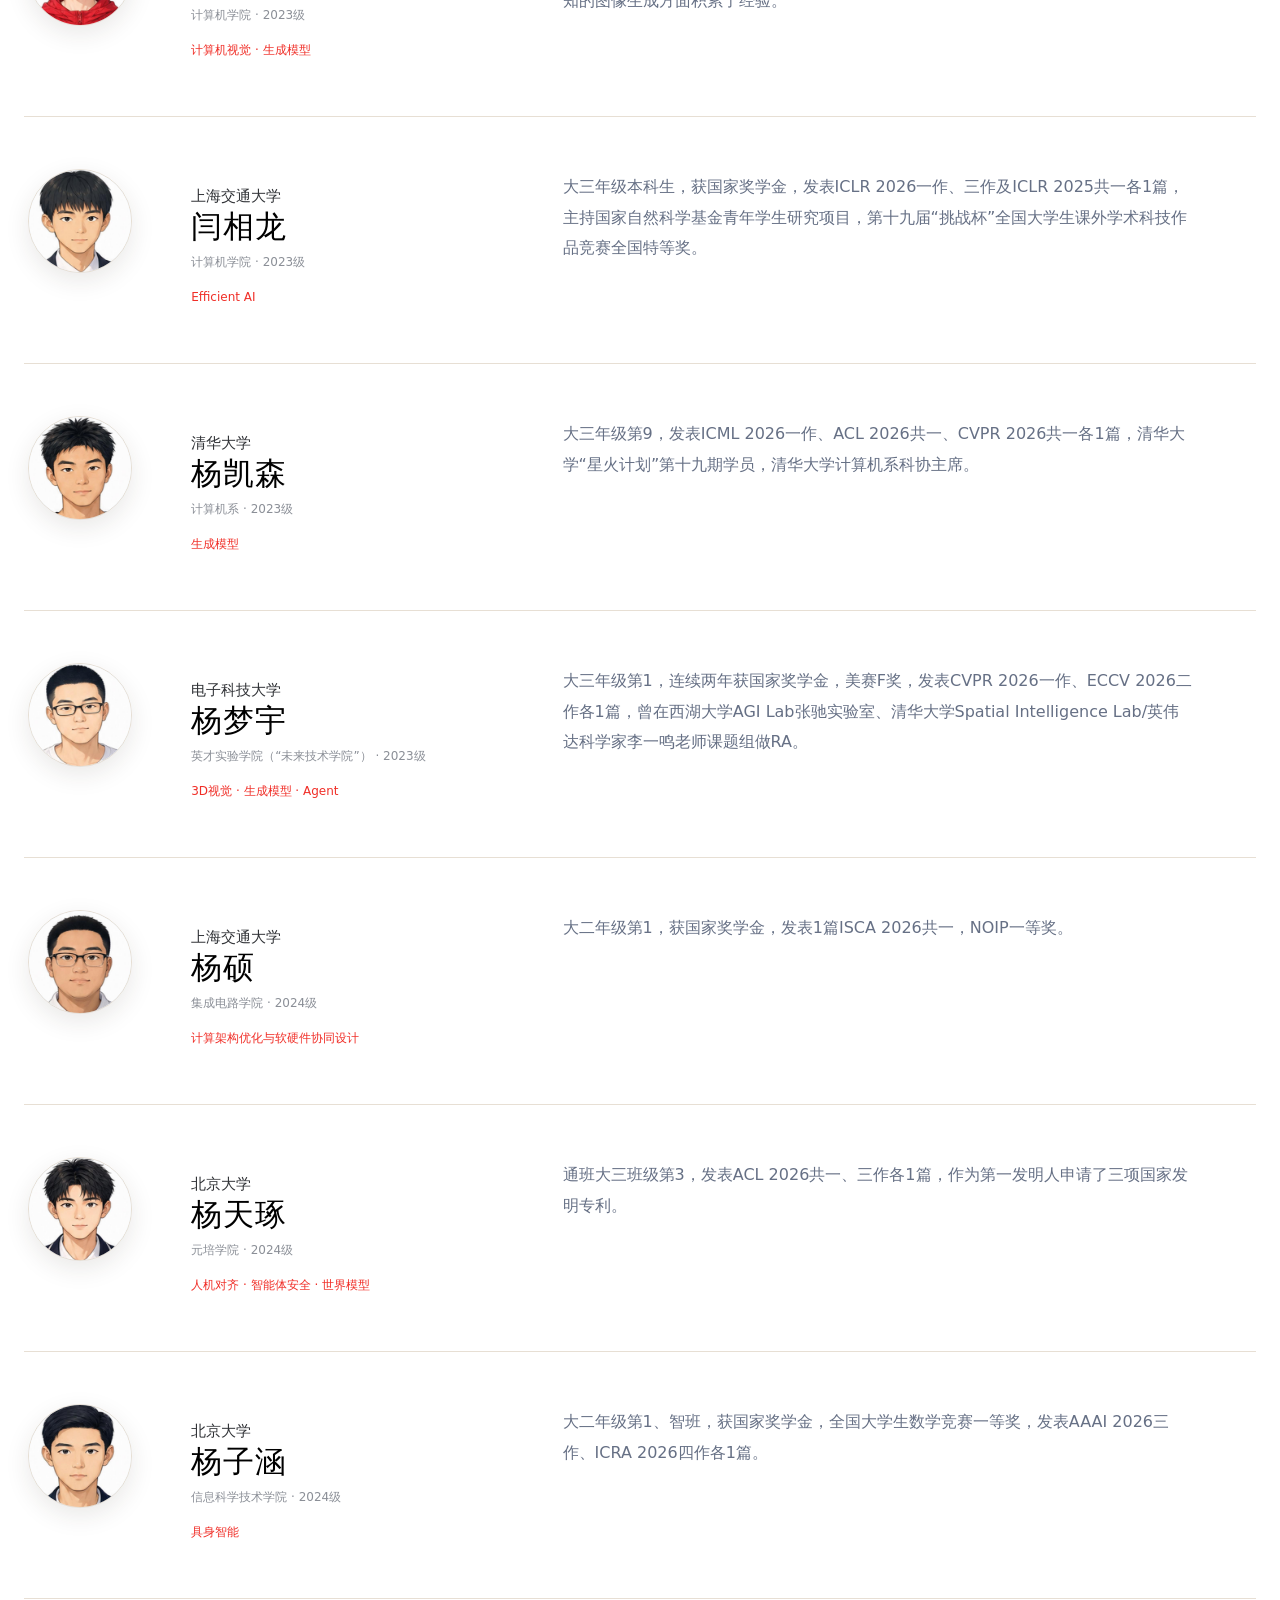
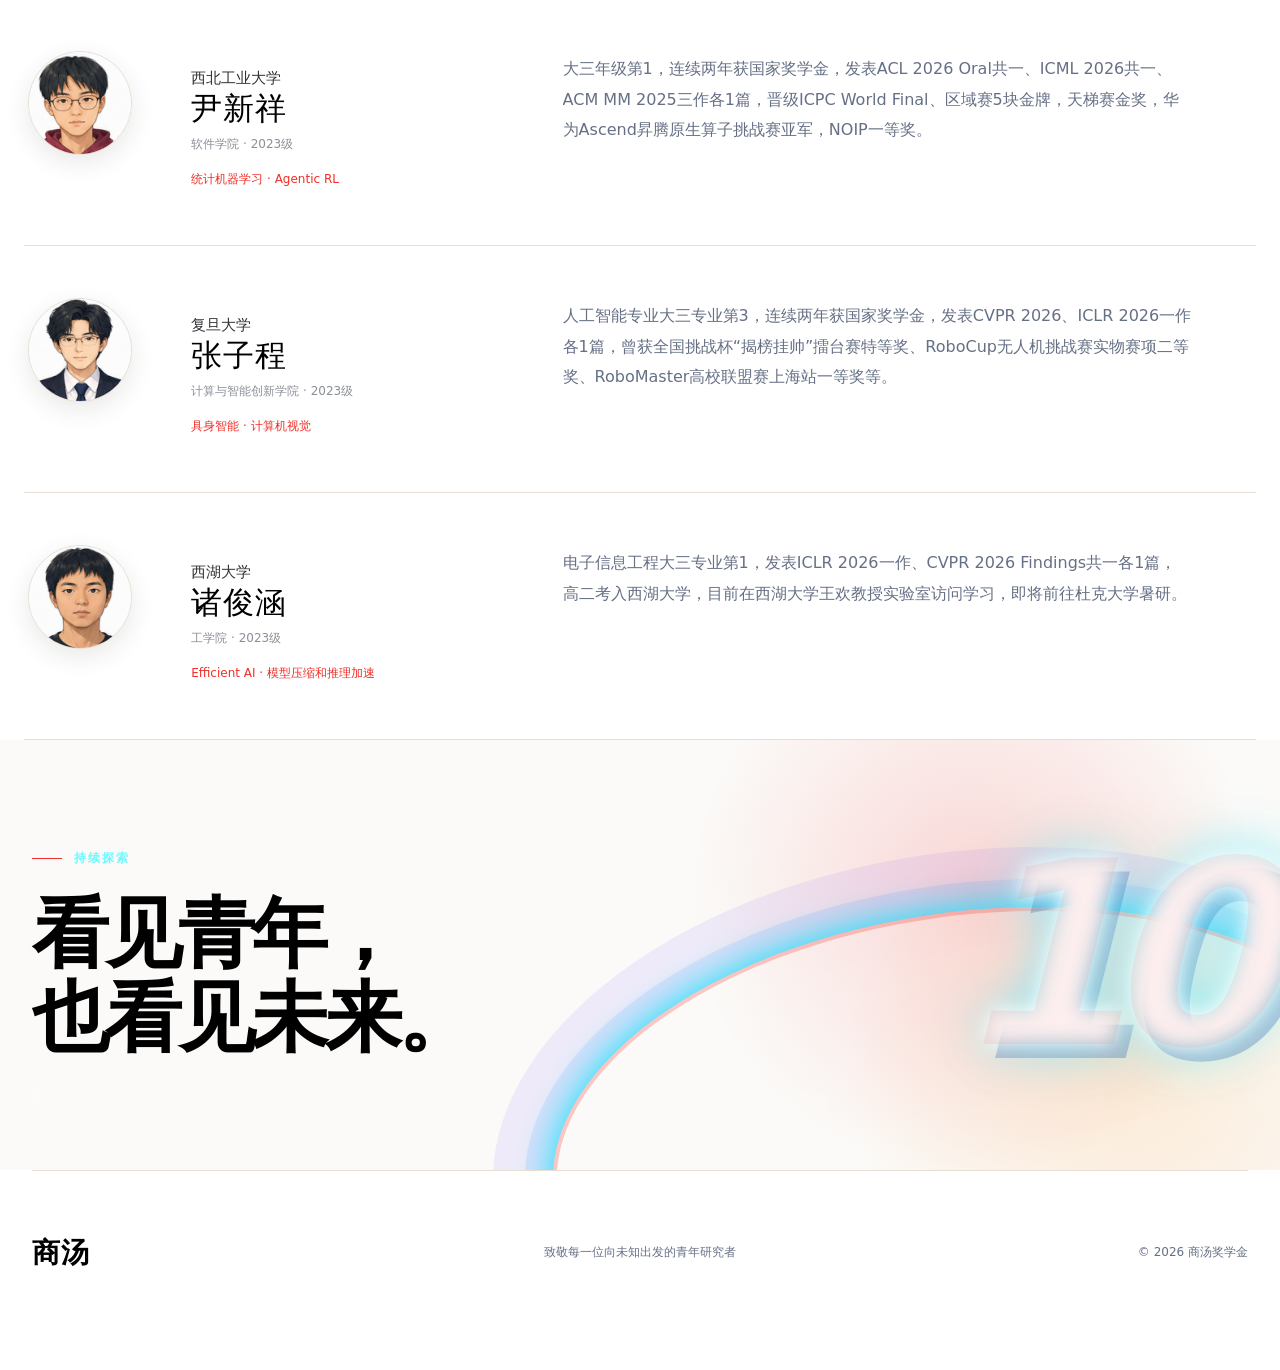
==== commit f06a3734: "Simplify site to Chinese-only content" ====
--- a/index.html
+++ b/index.html
@@ -15,11 +15,10 @@
     <a class="skip-link" href="#students">跳到获奖学生</a>
 
     <header class="site-header" id="top">
-      <a class="wordmark" href="#top" aria-label="商汤 SenseTime，返回页面顶部">
-        <img class="brand-logo" src="./assets/brand/sensetime-logo-vi.png" alt="商汤 SenseTime" />
+      <a class="wordmark" href="#top" aria-label="商汤，返回页面顶部">
+        <span class="brand-text">商汤</span>
       </a>
       <nav class="site-nav" aria-label="主导航">
-        <a href="#about">关于奖学金</a>
         <a href="#students">获奖学生</a>
       </nav>
       <a class="header-action" href="#students">探索青年力量 <span aria-hidden="true">↘</span></a>
@@ -32,7 +31,7 @@
         <div class="hero-glow hero-glow-b" aria-hidden="true"></div>
 
         <div class="hero-copy">
-          <p class="eyebrow"><span></span> 2026 · SENSETIME SCHOLARSHIP</p>
+          <p class="eyebrow"><span></span> 2026 商汤奖学金</p>
           <h1 id="hero-title">向智能深处<br /><em>看见青年锋芒</em></h1>
           <p class="hero-description">
             30位青年研究者，从大模型、具身智能、生成视觉与智能系统出发，
@@ -47,46 +46,13 @@
           </div>
         </div>
 
-        <div class="hero-art" aria-label="2026商汤奖学金主视觉">
-          <div class="hero-art-frame">
-            <img src="./assets/brand/kv-2026.png" alt="2026商汤奖学金十周年主视觉" />
-          </div>
-          <span class="art-caption">10 YEARS · KEEP EXPLORING</span>
-          <span class="art-index" aria-hidden="true">01</span>
-        </div>
-
-        <a class="scroll-cue" href="#about">
-          <span>SCROLL TO DISCOVER</span>
-          <i aria-hidden="true"></i>
-        </a>
-      </section>
-
-      <section class="about-section" id="about" aria-labelledby="about-title">
-        <div class="section-kicker"><span>01</span> ABOUT THE SCHOLARSHIP</div>
-        <div class="about-layout">
-          <div class="about-heading">
-            <p>为敢于探索的青年</p>
-            <h2 id="about-title">托举每一种<br /><em>改变未来</em>的可能</h2>
-          </div>
-          <div class="about-content">
-            <p>
-              商汤奖学金关注人工智能及交叉领域中展现出卓越潜力的青年学生，
-              鼓励他们保持独立思考、持续探索，用技术创造更有价值的未来。
-            </p>
-            <div class="metric-grid" aria-label="获奖学生统计">
-              <div><strong id="metric-students">30</strong><span>位获奖学生</span></div>
-              <div><strong id="metric-schools">—</strong><span>所高校</span></div>
-              <div><strong id="metric-fields">—</strong><span>个研究方向</span></div>
-            </div>
-          </div>
-        </div>
       </section>
 
       <section class="students-section" id="students" aria-labelledby="students-title">
         <div class="students-intro">
           <div class="section-heading">
             <div>
-              <div class="section-kicker"><span>02</span> 2026 SCHOLARS</div>
+              <div class="section-kicker"><span>01</span> 获奖学生</div>
               <h2 id="students-title">2026 获奖名单</h2>
             </div>
             <p>他们以研究回应时代，<br />以创造拓宽智能的边界。</p>
@@ -126,7 +92,7 @@
 
       <section class="closing-section">
         <div class="closing-copy">
-          <p class="eyebrow"><span></span> KEEP EXPLORING</p>
+          <p class="eyebrow"><span></span> 持续探索</p>
           <h2>看见青年，<br />也看见未来。</h2>
         </div>
         <div class="closing-ten" aria-hidden="true">10</div>
@@ -137,10 +103,10 @@
     <footer class="site-footer">
       <div class="footer-content">
         <div class="wordmark footer-wordmark">
-          <img class="brand-logo" src="./assets/brand/sensetime-logo-vi.png" alt="商汤 SenseTime" />
+          <span class="brand-text">商汤</span>
         </div>
         <p>致敬每一位向未知出发的青年研究者</p>
-        <span>© 2026 SenseTime Scholarship</span>
+        <span>© 2026 商汤奖学金</span>
       </div>
     </footer>
 
--- a/styles.css
+++ b/styles.css
@@ -112,6 +112,15 @@
   object-fit: contain;
 }
 
+.brand-text {
+  display: inline-flex;
+  align-items: center;
+  color: currentColor;
+  font-size: 28px;
+  font-weight: 800;
+  letter-spacing: 0.02em;
+}
+
 .site-nav {
   display: flex;
   gap: 42px;
@@ -167,7 +176,7 @@
   position: relative;
   display: grid;
   min-height: 820px;
-  grid-template-columns: minmax(0, 0.78fr) minmax(480px, 1.22fr);
+  grid-template-columns: minmax(0, 860px);
   align-items: center;
   gap: clamp(40px, 6vw, 100px);
   overflow: hidden;
@@ -2031,6 +2040,309 @@
   }
 }
 
+/* Full VI takeover: campaign blue lives only inside the supplied KV artwork. */
+.hero {
+  color: var(--ink);
+  background:
+    radial-gradient(circle at 86% 10%, rgba(240, 46, 39, 0.13), transparent 27%),
+    radial-gradient(circle at 68% 82%, rgba(255, 168, 63, 0.16), transparent 28%),
+    var(--paper);
+}
+
+.hero-grid {
+  opacity: 0.34;
+  background-image:
+    linear-gradient(rgba(128, 105, 88, 0.08) 1px, transparent 1px),
+    linear-gradient(90deg, rgba(128, 105, 88, 0.08) 1px, transparent 1px);
+}
+
+.hero-glow {
+  opacity: 0.2;
+  background: var(--brand-red);
+}
+
+.hero::before,
+.hero::after {
+  border-color: rgba(240, 46, 39, 0.12);
+  opacity: 0.5;
+}
+
+.hero .eyebrow {
+  color: #7a6f67;
+}
+
+.hero .eyebrow span {
+  background: var(--brand-red);
+}
+
+.hero h1,
+.hero h1 em {
+  color: #000;
+}
+
+.hero h1 em {
+  color: var(--brand-red);
+}
+
+.hero-description {
+  color: var(--muted);
+}
+
+.hero-mini-stat strong {
+  color: #000;
+}
+
+.hero-mini-stat span {
+  color: var(--muted);
+}
+
+.hero-art-frame {
+  border-color: rgba(123, 99, 80, 0.2);
+  box-shadow: 0 30px 72px rgba(85, 54, 32, 0.18);
+}
+
+.hero-art-frame::after {
+  background: linear-gradient(118deg, rgba(255, 255, 255, 0.14), transparent 34%, transparent 78%);
+}
+
+.art-caption,
+.scroll-cue {
+  color: #8b8179;
+}
+
+.art-index {
+  color: rgba(240, 46, 39, 0.12);
+}
+
+.scroll-cue i {
+  background: #b9aea5;
+}
+
+.winner-list-shell {
+  color: var(--ink);
+  background: #fff;
+}
+
+.student-entry {
+  border-bottom-color: var(--line);
+  color: var(--ink);
+}
+
+.student-entry:hover,
+.student-entry:focus-visible {
+  border-color: rgba(240, 46, 39, 0.46);
+  background: linear-gradient(90deg, rgba(240, 46, 39, 0.045), rgba(255, 173, 92, 0.025));
+}
+
+.student-entry .card-photo {
+  border-color: var(--line);
+  box-shadow: 0 8px 24px rgba(52, 36, 26, 0.1);
+}
+
+.student-entry .card-name {
+  color: #000;
+}
+
+.student-entry .card-school {
+  color: #303236;
+}
+
+.student-entry .card-college {
+  color: #8b8f97;
+}
+
+.student-entry .card-field {
+  color: var(--brand-red);
+}
+
+.card-bio {
+  color: var(--muted);
+}
+
+.empty-state {
+  color: var(--muted);
+}
+
+.empty-state strong {
+  color: #000;
+}
+
+/* Winner detail uses the same warm-white VI as the page. */
+.student-dialog {
+  width: min(1040px, calc(100% - 48px));
+  max-height: min(720px, calc(100vh - 48px));
+  border: 1px solid var(--line);
+  border-radius: 4px;
+  color: var(--ink);
+  background: #fff;
+  box-shadow: 0 38px 110px rgba(52, 35, 24, 0.24);
+}
+
+.student-dialog[open] {
+  grid-template-columns: minmax(320px, 0.82fr) minmax(0, 1.18fr);
+}
+
+.student-dialog::backdrop {
+  background: rgba(36, 31, 27, 0.54);
+  backdrop-filter: blur(8px);
+}
+
+.dialog-photo-panel {
+  min-height: 620px;
+  padding: 38px;
+  background:
+    radial-gradient(circle at 30% 16%, rgba(240, 46, 39, 0.1), transparent 34%),
+    linear-gradient(150deg, #f6f1eb, #fbfaf7);
+}
+
+.dialog-photo-panel img {
+  width: 100%;
+  height: 100%;
+  border: 1px solid rgba(231, 223, 212, 0.9);
+  border-radius: 3px;
+  object-fit: contain;
+  object-position: center;
+  background: #fff;
+  box-shadow: 0 18px 50px rgba(66, 44, 30, 0.12);
+}
+
+.dialog-id {
+  bottom: 52px;
+  left: 52px;
+  padding: 5px 8px;
+  border: 0;
+  border-radius: 2px;
+  color: #fff;
+  background: rgba(0, 0, 0, 0.62);
+}
+
+.dialog-content {
+  display: flex;
+  min-height: 620px;
+  max-height: min(720px, calc(100vh - 48px));
+  align-self: stretch;
+  flex-direction: column;
+  justify-content: center;
+  padding: 70px 64px;
+  color: var(--ink);
+  background: #fff;
+}
+
+.dialog-school {
+  color: var(--brand-red);
+  font-size: 13px;
+  letter-spacing: 0.08em;
+}
+
+.dialog-content h2 {
+  margin-top: 16px;
+  color: #000;
+  font-size: clamp(44px, 5vw, 60px);
+  line-height: 1.1;
+}
+
+.dialog-college {
+  margin-top: 12px;
+  color: var(--muted);
+}
+
+.dialog-fields {
+  margin-top: 30px;
+}
+
+.dialog-fields span {
+  border-color: rgba(240, 46, 39, 0.28);
+  border-radius: 3px;
+  color: var(--brand-red);
+  background: rgba(240, 46, 39, 0.045);
+}
+
+.dialog-bio {
+  margin-top: 30px;
+  color: #555b65;
+  font-size: 15px;
+  line-height: 1.9;
+}
+
+.dialog-links {
+  margin-top: 34px;
+}
+
+.dialog-links a {
+  min-height: 48px;
+  border-radius: 3px;
+  color: #fff;
+  background: var(--brand-red);
+}
+
+.dialog-close {
+  top: 20px;
+  right: 20px;
+  border-color: var(--line);
+  color: #000;
+  background: #fff;
+  box-shadow: 0 6px 18px rgba(50, 35, 25, 0.08);
+}
+
+@media (max-width: 760px) {
+  .student-dialog {
+    width: calc(100% - 24px);
+    max-height: calc(100vh - 24px);
+    overflow-y: auto;
+  }
+
+  .student-dialog[open] {
+    display: block;
+  }
+
+  .dialog-photo-panel {
+    height: 330px;
+    min-height: 0;
+    padding: 24px;
+  }
+
+  .dialog-id {
+    bottom: 34px;
+    left: 34px;
+  }
+
+  .dialog-content {
+    min-height: 0;
+    max-height: none;
+    padding: 46px 24px 44px;
+  }
+
+  .dialog-content h2 {
+    font-size: 42px;
+  }
+}
+
+/* 中文版精简首页：移除 KV 图片与项目介绍后，首屏采用单栏表达。 */
+.hero {
+  min-height: clamp(560px, 68vw, 760px);
+  grid-template-columns: minmax(0, 920px);
+}
+
+.hero-copy {
+  max-width: 860px;
+}
+
+.students-section {
+  margin-top: 0;
+}
+
+@media (max-width: 1120px) {
+  .hero {
+    grid-template-columns: minmax(0, 860px);
+  }
+}
+
+@media (max-width: 640px) {
+  .brand-text {
+    font-size: 23px;
+  }
+}
+
 @media (prefers-reduced-motion: reduce) {
   html {
     scroll-behavior: auto;
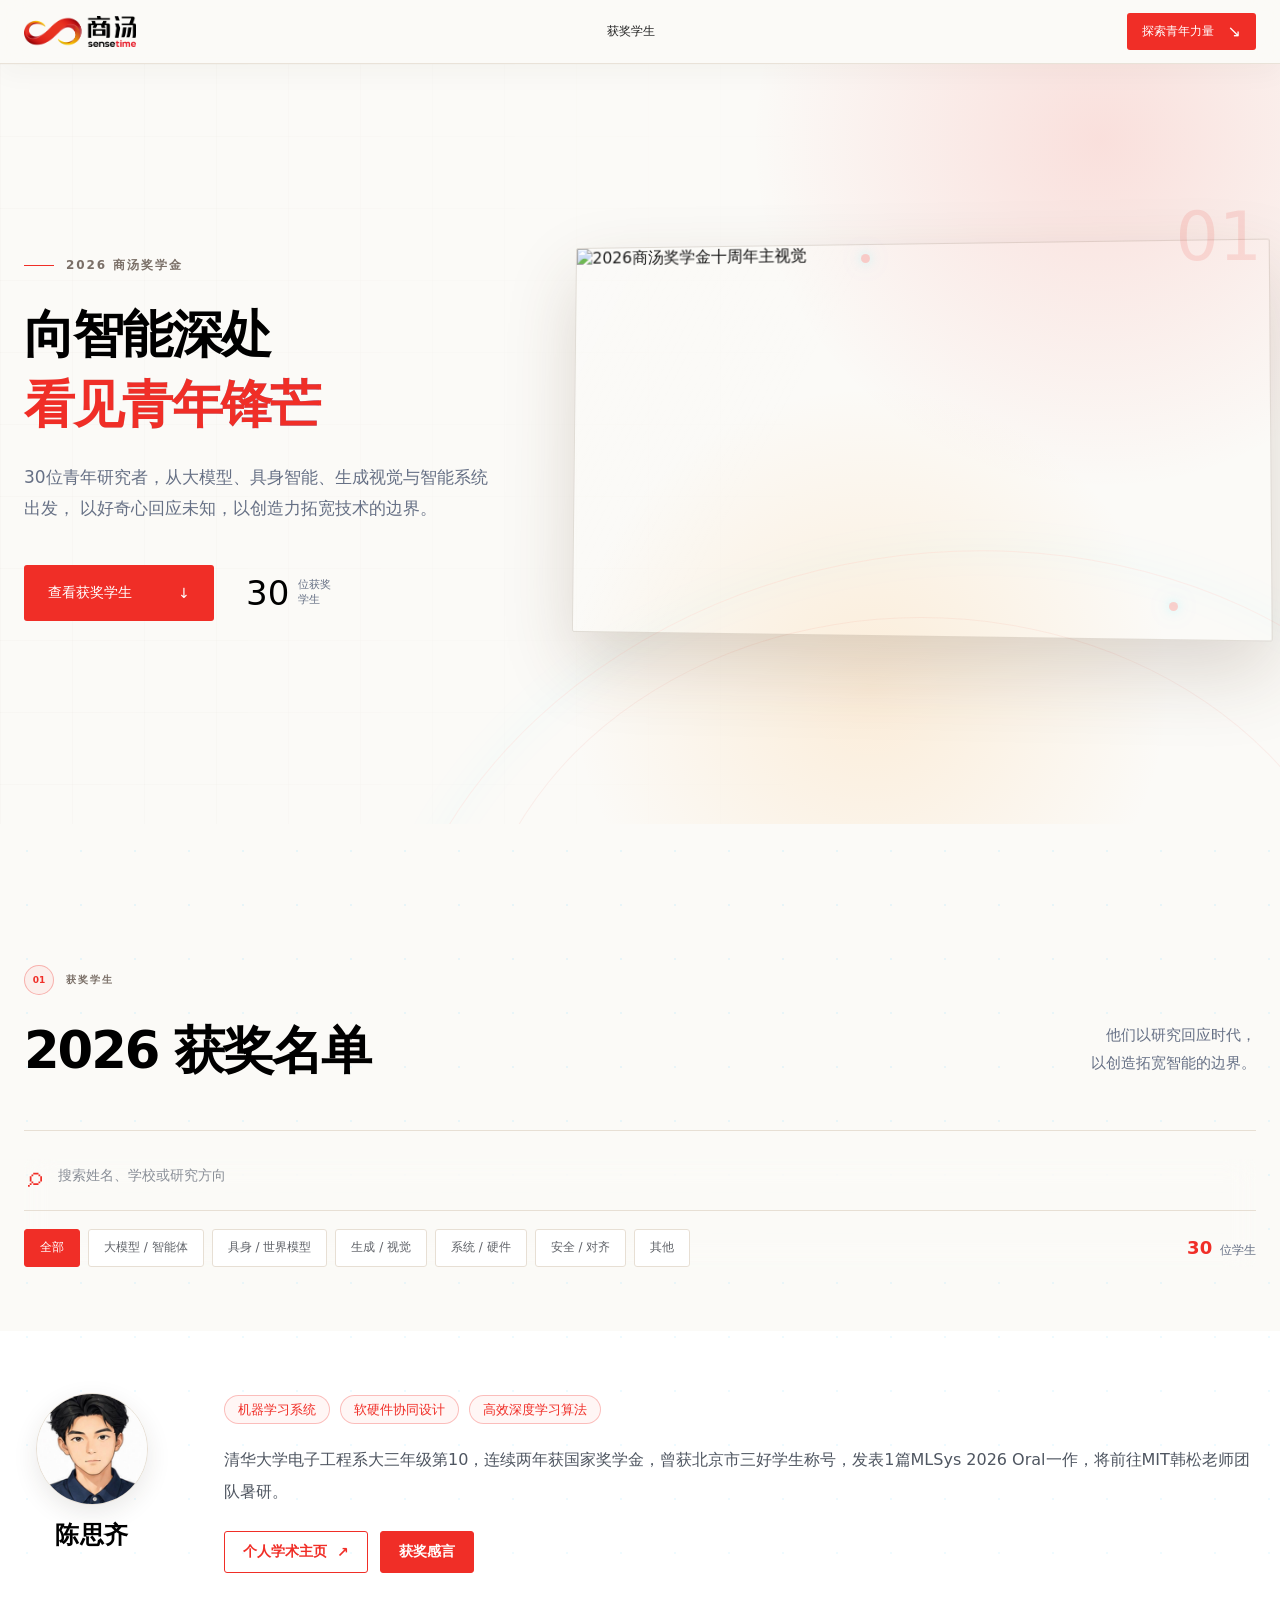
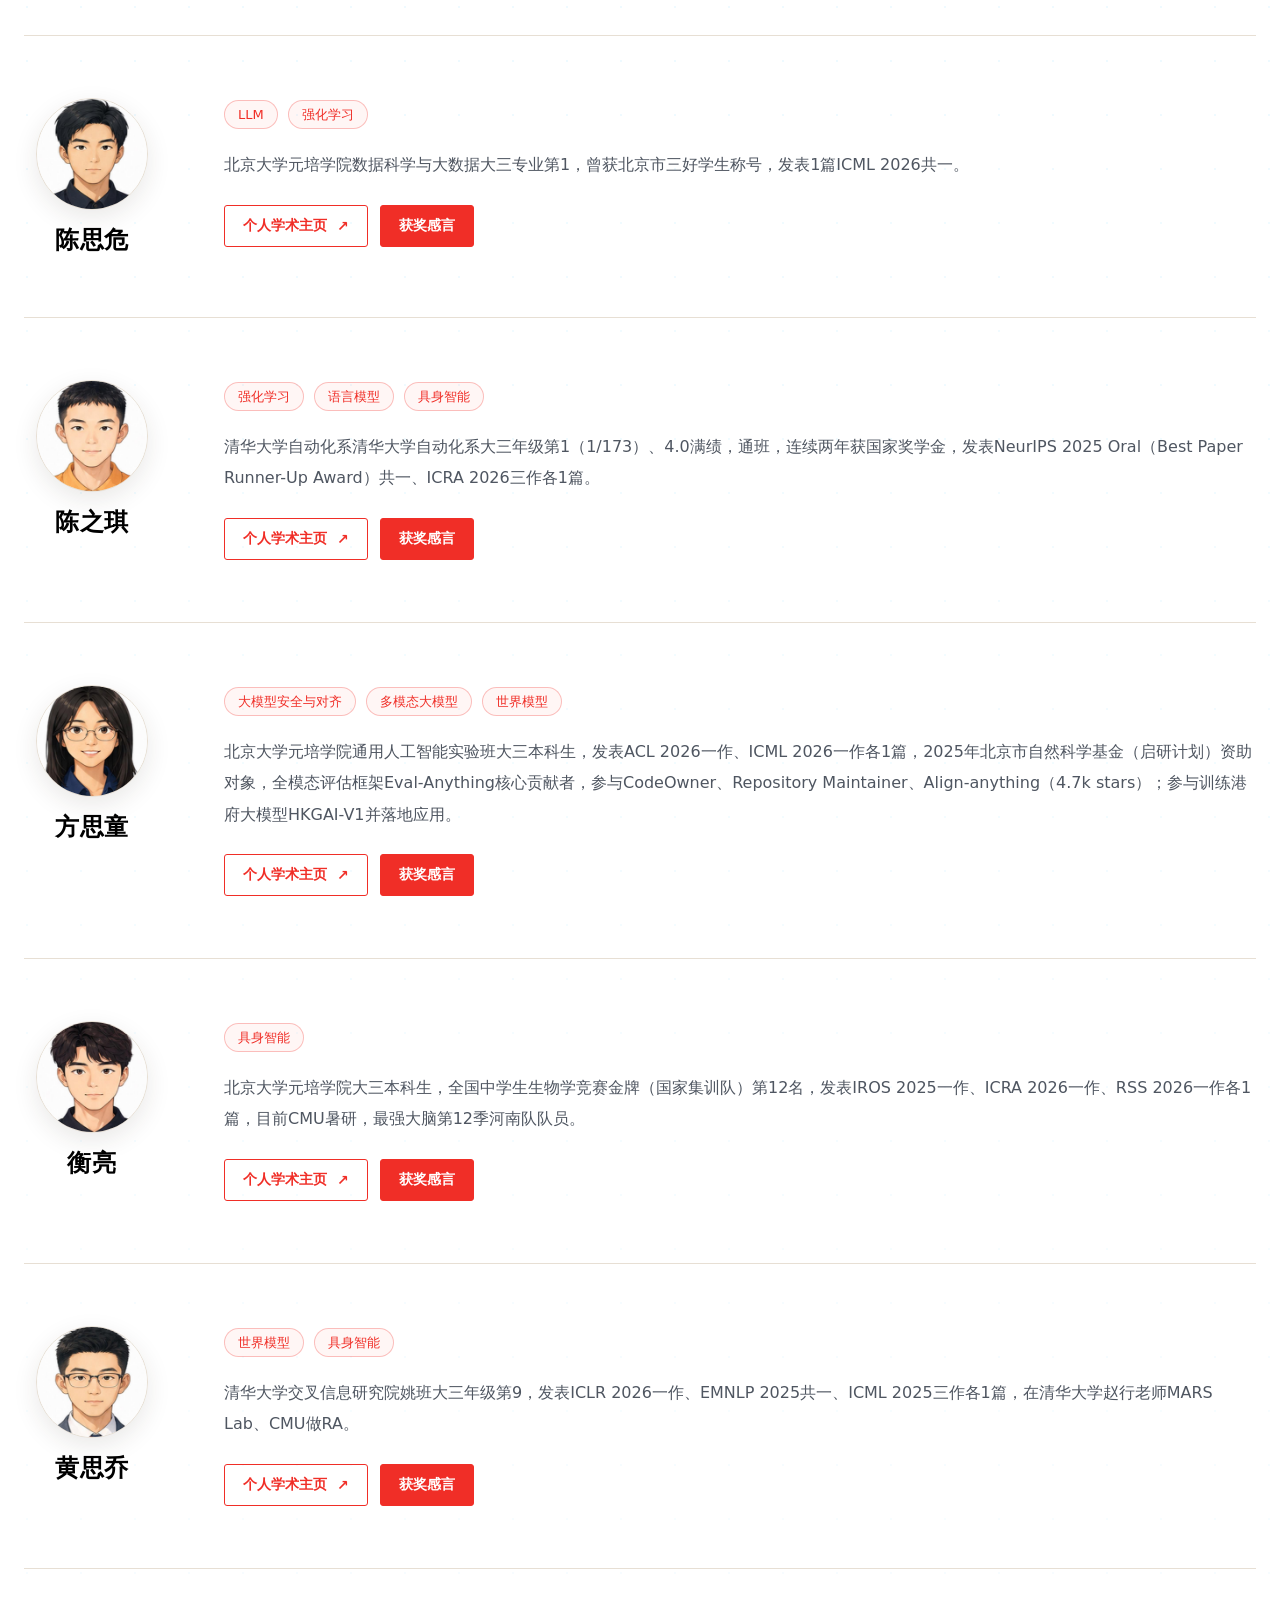
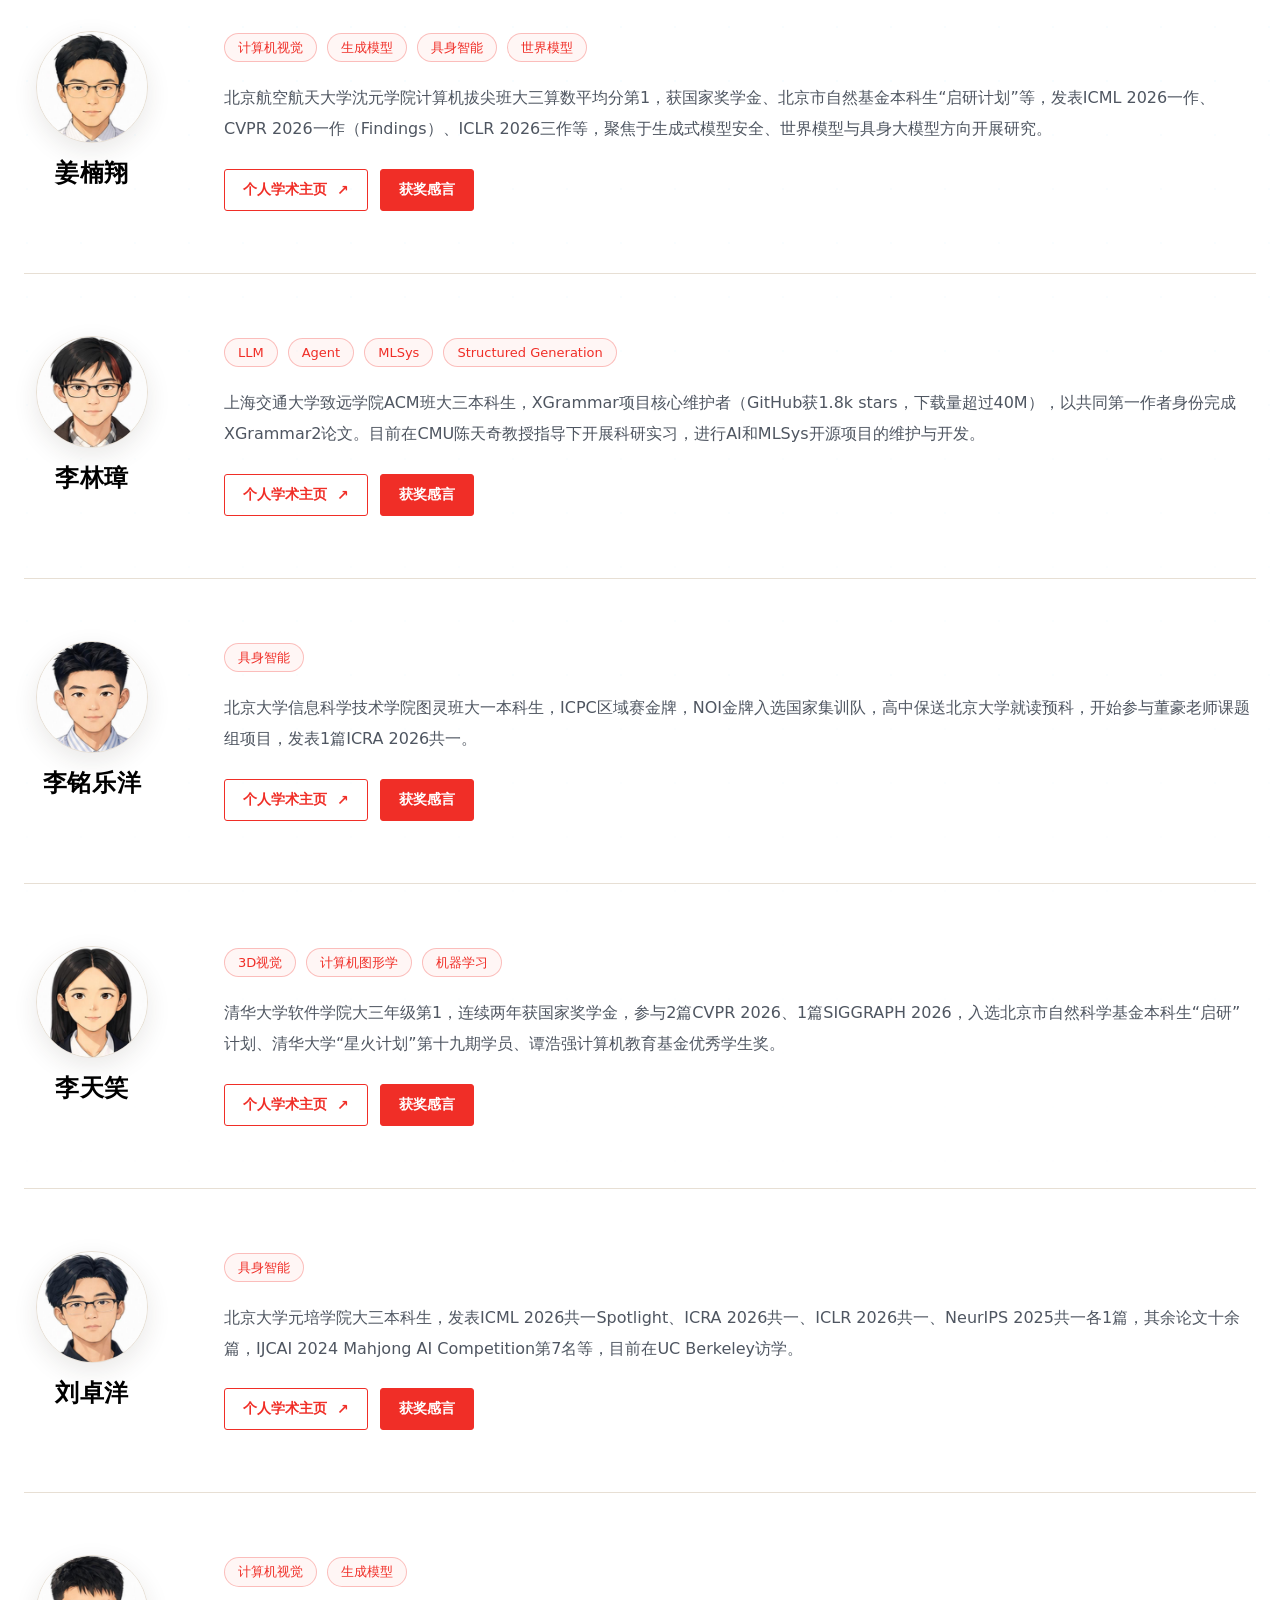
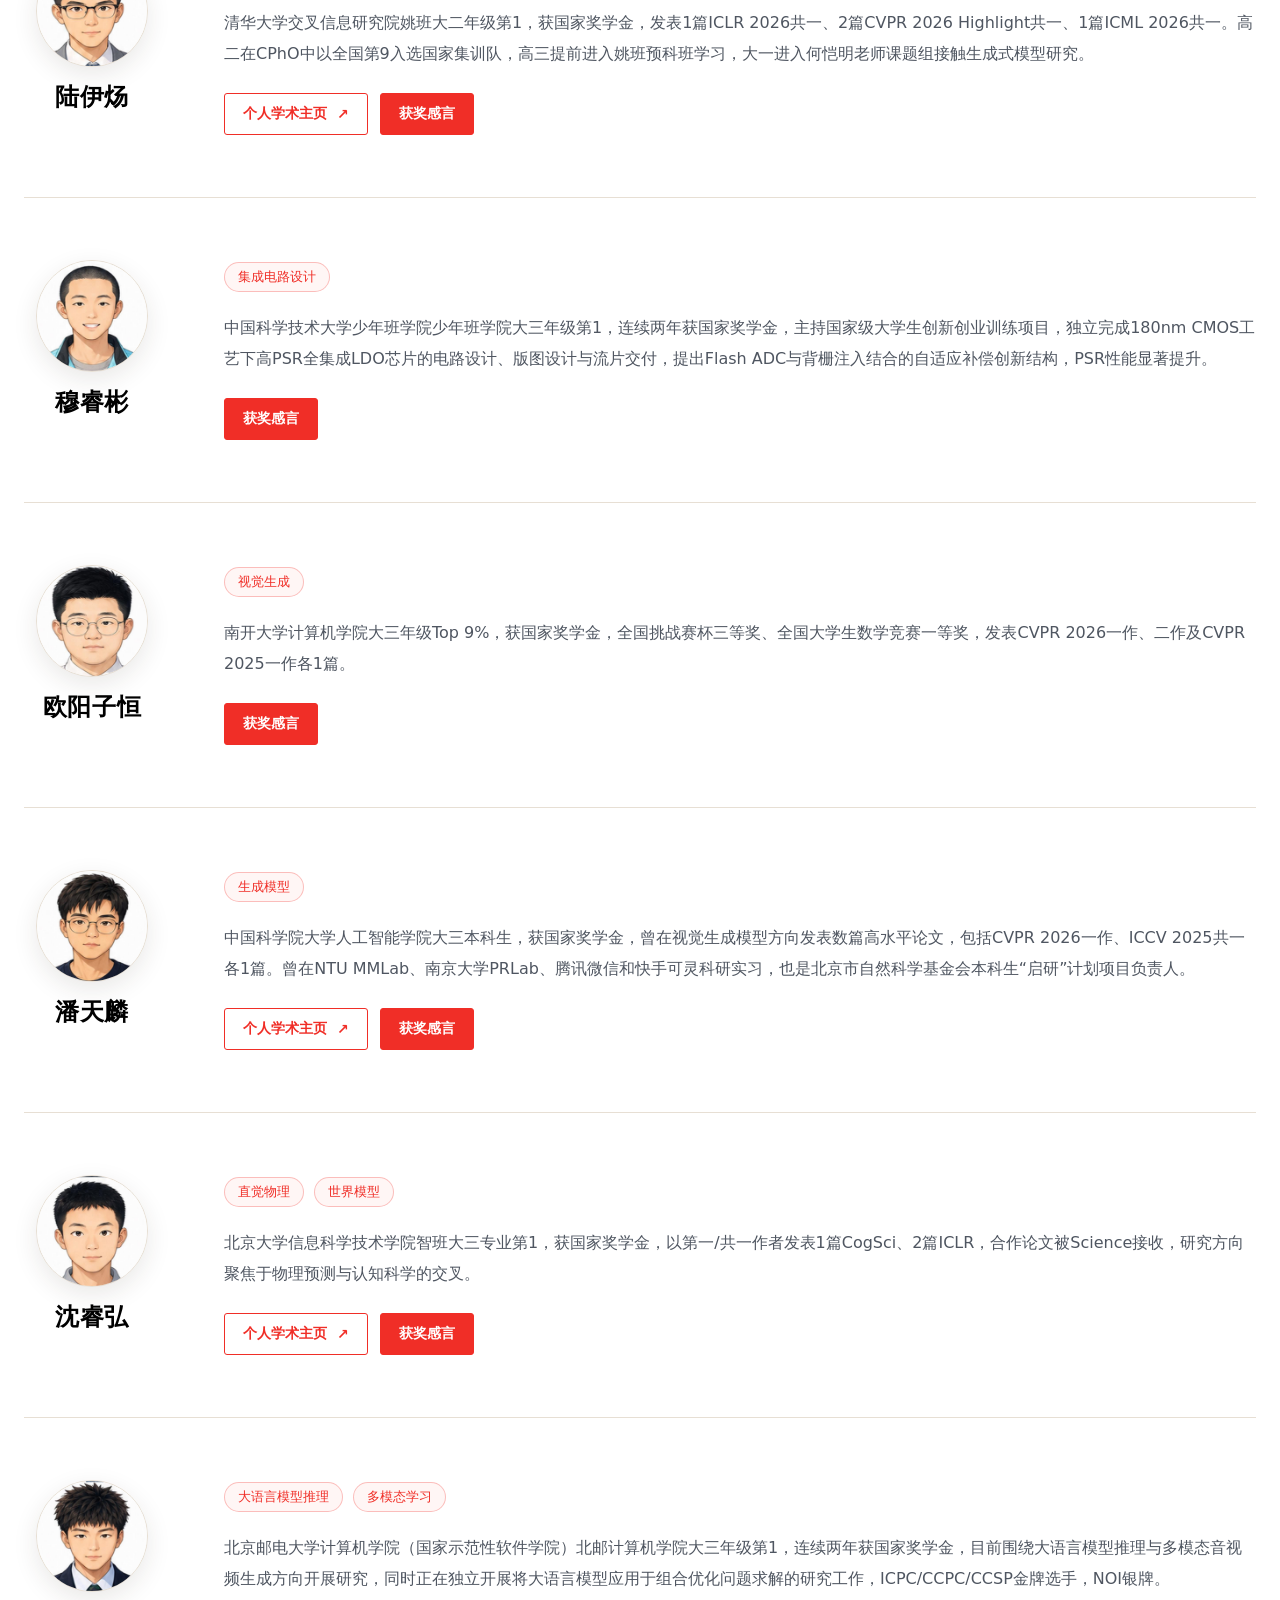
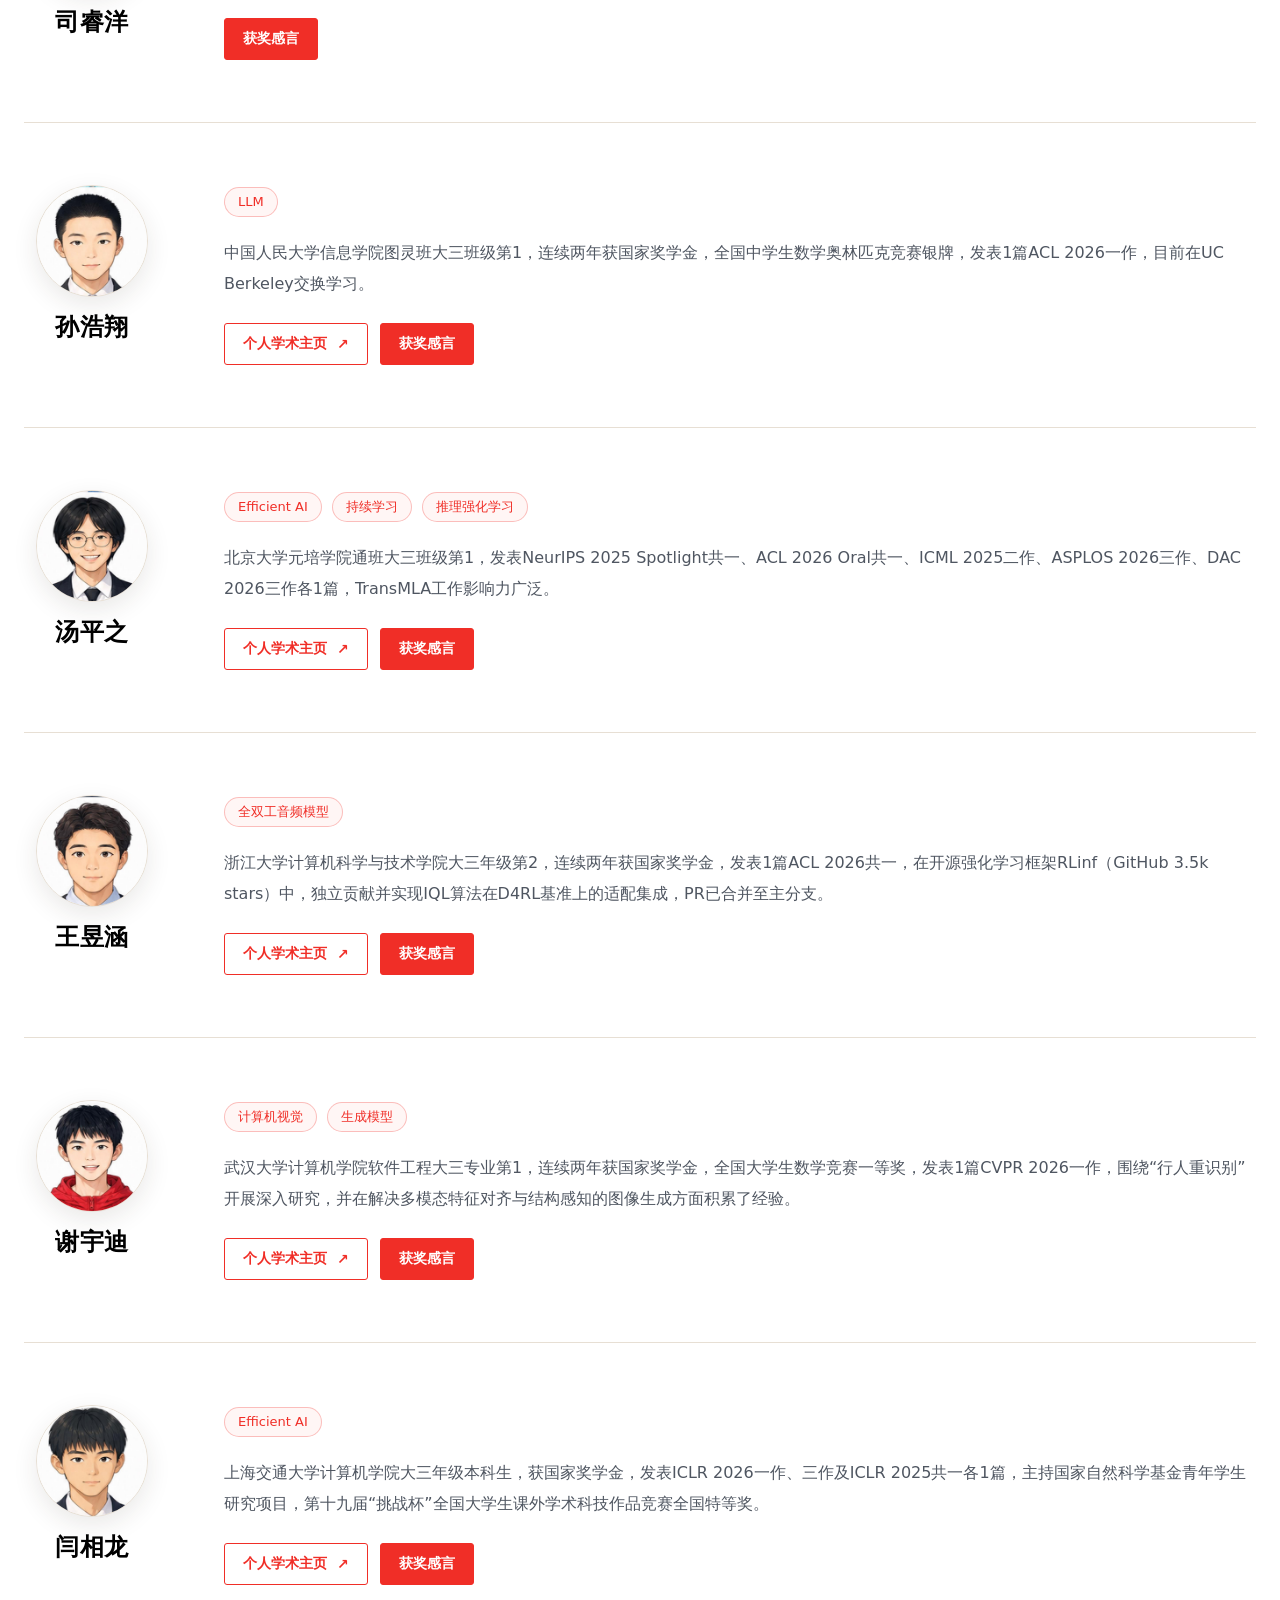
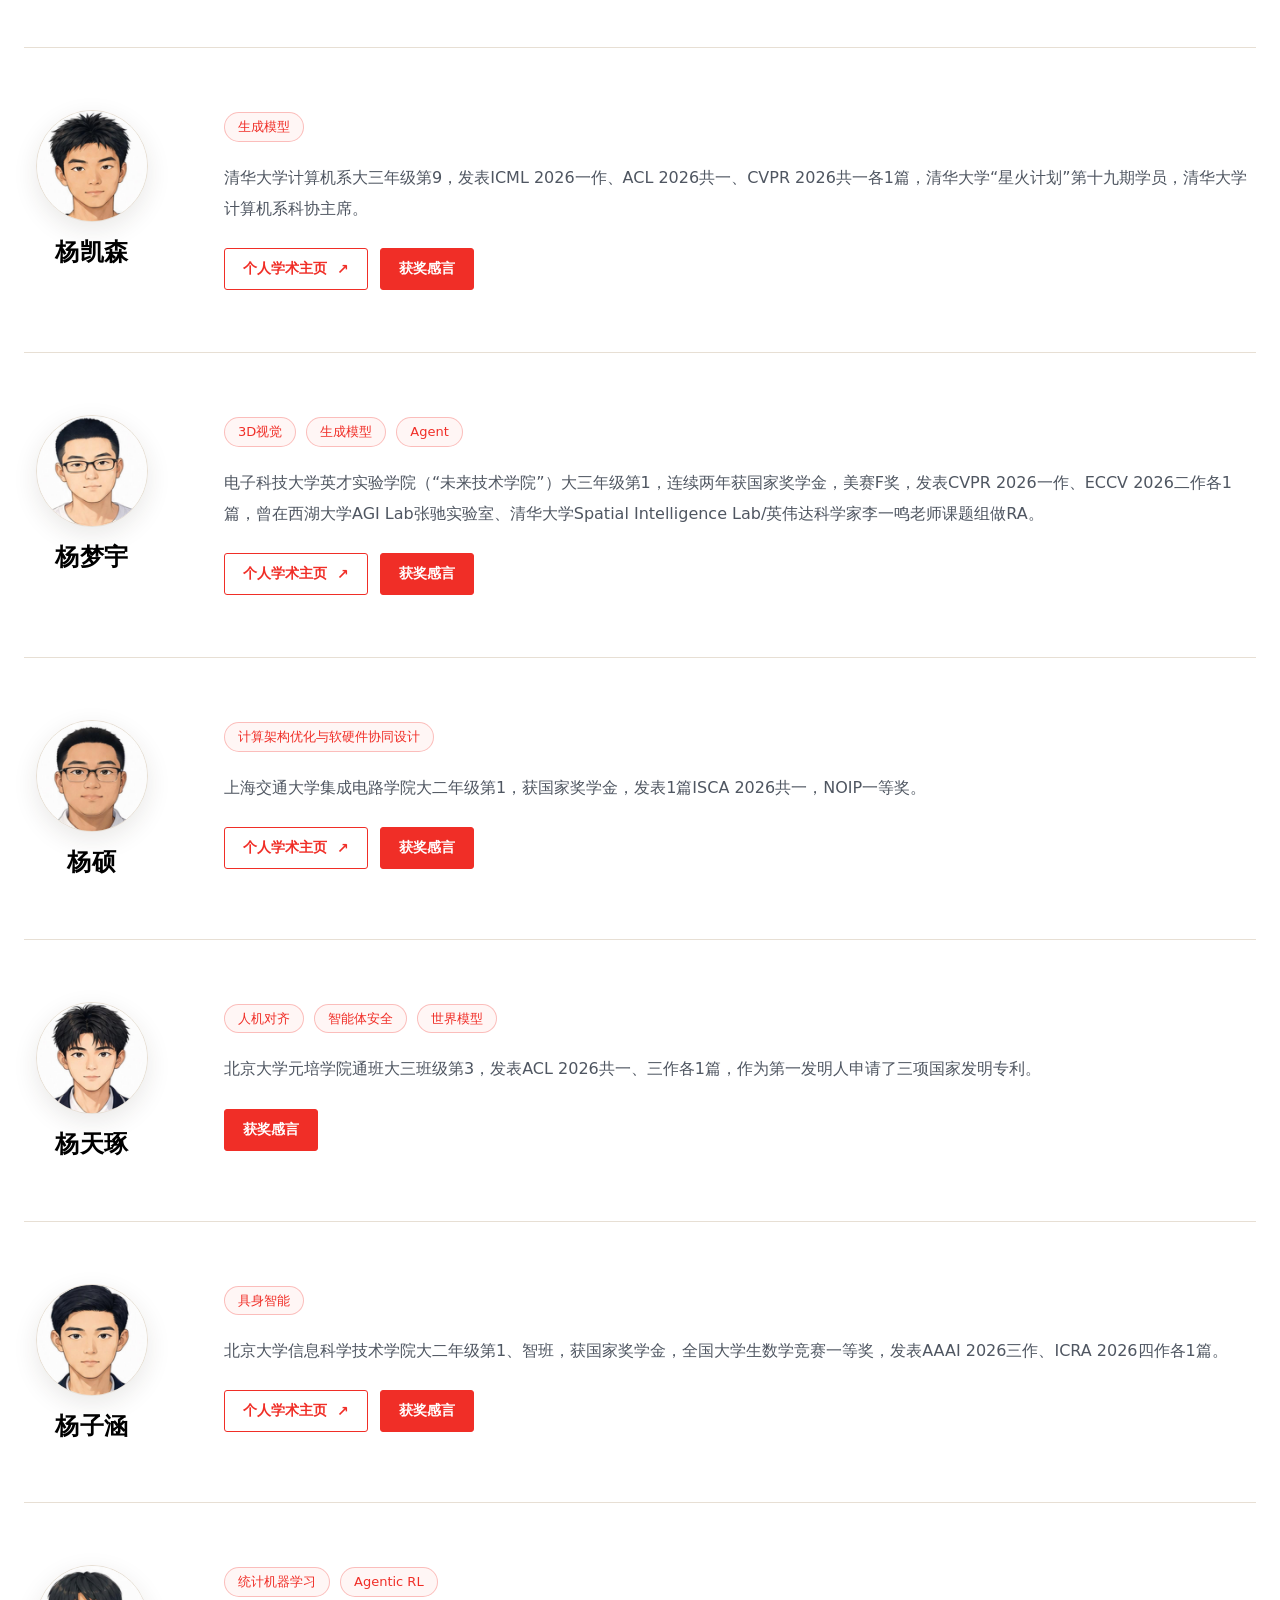
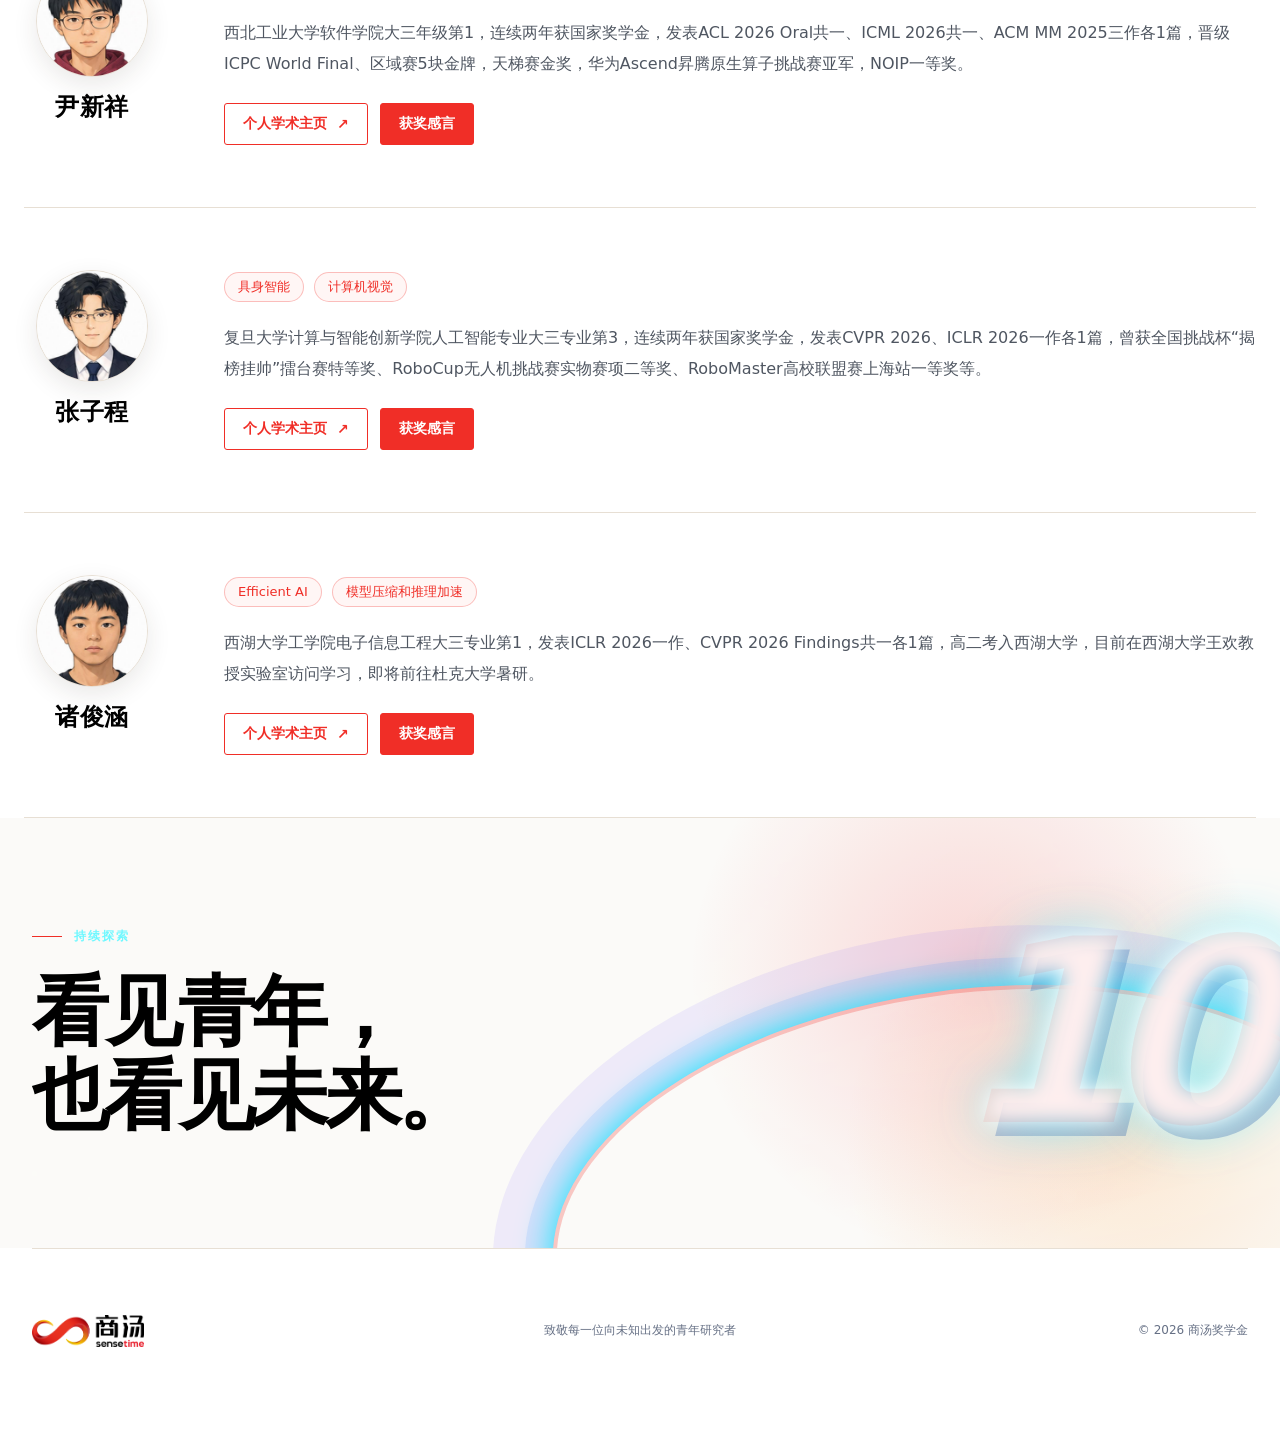
==== commit b3a13a06: "Restore hero KV and official logo" ====
--- a/index.html
+++ b/index.html
@@ -16,7 +16,7 @@
 
     <header class="site-header" id="top">
       <a class="wordmark" href="#top" aria-label="商汤，返回页面顶部">
-        <span class="brand-text">商汤</span>
+        <img class="brand-logo" src="./assets/brand/sensetime-logo-vi.png" alt="商汤" />
       </a>
       <nav class="site-nav" aria-label="主导航">
         <a href="#students">获奖学生</a>
@@ -46,6 +46,12 @@
           </div>
         </div>
 
+        <div class="hero-art" aria-label="2026商汤奖学金主视觉">
+          <div class="hero-art-frame">
+            <img src="./assets/brand/kv-2026.png" alt="2026商汤奖学金十周年主视觉" />
+          </div>
+          <span class="art-index" aria-hidden="true">01</span>
+        </div>
       </section>
 
       <section class="students-section" id="students" aria-labelledby="students-title">
@@ -103,7 +109,7 @@
     <footer class="site-footer">
       <div class="footer-content">
         <div class="wordmark footer-wordmark">
-          <span class="brand-text">商汤</span>
+          <img class="brand-logo" src="./assets/brand/sensetime-logo-vi.png" alt="商汤" />
         </div>
         <p>致敬每一位向未知出发的青年研究者</p>
         <span>© 2026 商汤奖学金</span>
--- a/styles.css
+++ b/styles.css
@@ -2317,10 +2317,11 @@
   }
 }
 
-/* 中文版精简首页：移除 KV 图片与项目介绍后，首屏采用单栏表达。 */
+/* 中文版精简首页：保留官方 KV 与 Logo，仅移除页面额外英文文案。 */
 .hero {
-  min-height: clamp(560px, 68vw, 760px);
-  grid-template-columns: minmax(0, 920px);
+  min-height: clamp(620px, 62vw, 760px);
+  grid-template-columns: minmax(360px, 0.82fr) minmax(500px, 1.18fr);
+  align-items: center;
 }
 
 .hero-copy {
@@ -2333,13 +2334,287 @@
 
 @media (max-width: 1120px) {
   .hero {
-    grid-template-columns: minmax(0, 860px);
+    grid-template-columns: minmax(320px, 0.86fr) minmax(420px, 1.14fr);
+  }
+}
+
+@media (max-width: 880px) {
+  .hero {
+    grid-template-columns: 1fr;
+  }
+
+  .hero-art {
+    margin-top: 30px;
   }
 }
 
 @media (max-width: 640px) {
   .brand-text {
     font-size: 23px;
+  }
+}
+
+/* 名录信息结构：头像姓名在左，研究领域与正文在右。 */
+.student-entry {
+  display: grid;
+  grid-template-columns: 136px minmax(0, 1fr);
+  gap: clamp(28px, 5vw, 72px);
+  align-items: start;
+  min-height: 0;
+  padding: clamp(36px, 5vw, 62px) 0;
+  border: 0;
+  border-bottom: 1px solid var(--line);
+  border-radius: 0;
+  background: transparent;
+  box-shadow: none;
+  cursor: default;
+  text-align: left;
+}
+
+.student-entry:hover {
+  background: transparent;
+  box-shadow: none;
+  transform: none;
+}
+
+.student-entry:hover .card-photo img {
+  transform: none;
+}
+
+.student-entry .card-person {
+  display: grid;
+  gap: 16px;
+  justify-items: center;
+}
+
+.student-entry .card-photo {
+  width: 112px;
+  height: 112px;
+  min-height: 0;
+  border: 1px solid var(--line);
+  border-radius: 50%;
+  background: var(--paper);
+  box-shadow: 0 8px 24px rgba(52, 36, 26, 0.1);
+}
+
+.student-entry .card-photo img {
+  width: 100%;
+  height: 100%;
+  object-fit: cover;
+  object-position: center 12%;
+}
+
+.student-entry .card-id,
+.student-entry .card-photo::after {
+  display: none;
+}
+
+.student-entry .card-name {
+  color: #000;
+  font-size: 24px;
+  font-weight: 700;
+  line-height: 1.2;
+  text-align: center;
+}
+
+.student-entry .card-content {
+  display: block;
+  min-height: 0;
+  padding: 2px 0 0;
+  background: transparent;
+}
+
+.student-entry .card-fields {
+  display: flex;
+  flex-wrap: wrap;
+  gap: 10px;
+  margin: 0 0 20px;
+}
+
+.student-entry .card-field {
+  display: inline-flex;
+  margin: 0;
+  padding: 6px 13px;
+  border: 1px solid rgba(240, 46, 39, 0.28);
+  border-radius: 999px;
+  color: var(--brand-red);
+  background: rgba(240, 46, 39, 0.045);
+  font-size: 13px;
+  font-weight: 500;
+  line-height: 1.2;
+  letter-spacing: 0;
+  -webkit-line-clamp: unset;
+}
+
+.student-entry .card-bio {
+  display: block;
+  margin: 0;
+  padding: 0;
+  overflow: visible;
+  color: #4f5661;
+  font-size: 16px;
+  line-height: 1.95;
+  -webkit-line-clamp: unset;
+}
+
+.student-entry .card-actions {
+  display: flex;
+  flex-wrap: wrap;
+  gap: 12px;
+  margin-top: 24px;
+}
+
+.student-entry .card-link {
+  display: inline-flex;
+  min-height: 42px;
+  align-items: center;
+  justify-content: center;
+  gap: 10px;
+  padding: 0 18px;
+  border: 1px solid var(--brand-red);
+  border-radius: 3px;
+  font-size: 14px;
+  font-weight: 600;
+  text-decoration: none;
+  transition: background 0.2s ease, border-color 0.2s ease, color 0.2s ease;
+}
+
+.student-entry .card-link-primary {
+  color: #fff;
+  background: var(--brand-red);
+}
+
+.student-entry .card-link-secondary {
+  color: var(--brand-red);
+  background: transparent;
+}
+
+.student-entry .card-link:hover,
+.student-entry .card-link:focus-visible {
+  border-color: var(--brand-red-dark);
+  outline: none;
+}
+
+.student-entry .card-link-primary:hover,
+.student-entry .card-link-primary:focus-visible {
+  background: var(--brand-red-dark);
+}
+
+.student-entry .card-link-secondary:hover,
+.student-entry .card-link-secondary:focus-visible {
+  color: #fff;
+  background: var(--brand-red-dark);
+}
+
+.speech-page {
+  background: var(--paper);
+}
+
+.speech-header {
+  position: static;
+  width: min(calc(100% - 64px), var(--max-width));
+  margin: 0 auto;
+  border-bottom-color: var(--line);
+  color: var(--ink);
+  transform: none;
+}
+
+.speech-header .site-nav a,
+.speech-header .header-action {
+  color: #4f5661;
+}
+
+.speech-main {
+  width: min(calc(100% - 64px), var(--max-width));
+  margin: 0 auto;
+}
+
+.speech-hero {
+  padding: clamp(72px, 11vw, 140px) 0 clamp(48px, 7vw, 86px);
+}
+
+.speech-hero h1 {
+  margin: 0 0 20px;
+  color: #000;
+  font-size: clamp(48px, 8vw, 96px);
+  line-height: 0.95;
+  letter-spacing: -0.06em;
+}
+
+.speech-hero p:last-child {
+  max-width: 680px;
+  margin: 0;
+  color: var(--muted);
+  font-size: 18px;
+  line-height: 1.9;
+}
+
+.speech-list {
+  padding-bottom: clamp(88px, 12vw, 150px);
+}
+
+.speech-item {
+  scroll-margin-top: 30px;
+  padding: 36px 0;
+  border-top: 1px solid var(--line);
+}
+
+.speech-item h2 {
+  margin: 0 0 10px;
+  color: #000;
+  font-size: 28px;
+}
+
+.speech-meta {
+  margin: 0 0 18px;
+  color: var(--brand-red);
+  font-size: 14px;
+}
+
+.speech-item p:last-child {
+  margin: 0;
+  color: var(--muted);
+  line-height: 1.9;
+}
+
+@media (max-width: 760px) {
+  .student-entry {
+    grid-template-columns: 86px minmax(0, 1fr);
+    gap: 20px;
+    padding: 34px 0;
+  }
+
+  .student-entry .card-photo {
+    width: 78px;
+    height: 78px;
+  }
+
+  .student-entry .card-name {
+    font-size: 18px;
+  }
+
+  .student-entry .card-fields {
+    gap: 8px;
+    margin-bottom: 14px;
+  }
+
+  .student-entry .card-field {
+    padding: 5px 10px;
+    font-size: 12px;
+  }
+
+  .student-entry .card-bio {
+    font-size: 15px;
+    line-height: 1.85;
+  }
+
+  .student-entry .card-actions {
+    margin-top: 18px;
+  }
+
+  .speech-header,
+  .speech-main {
+    width: calc(100% - 40px);
   }
 }
 
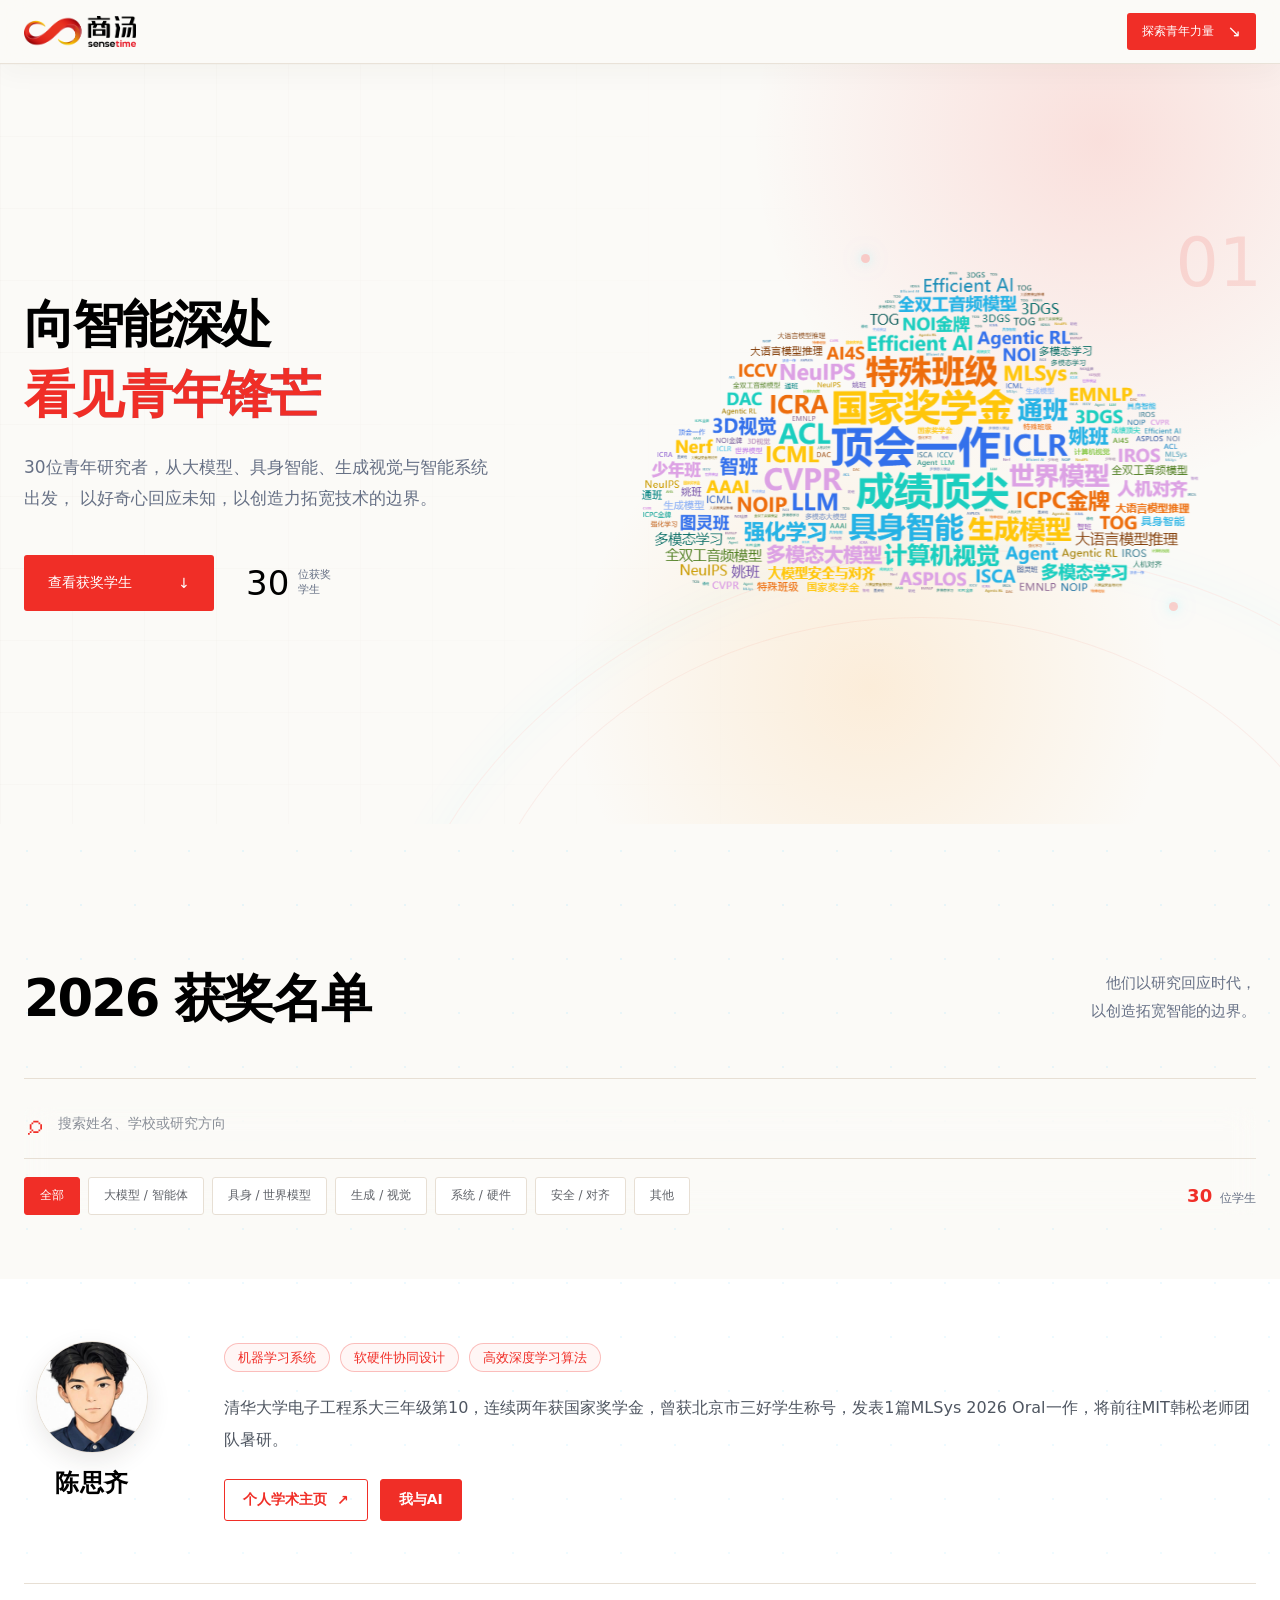
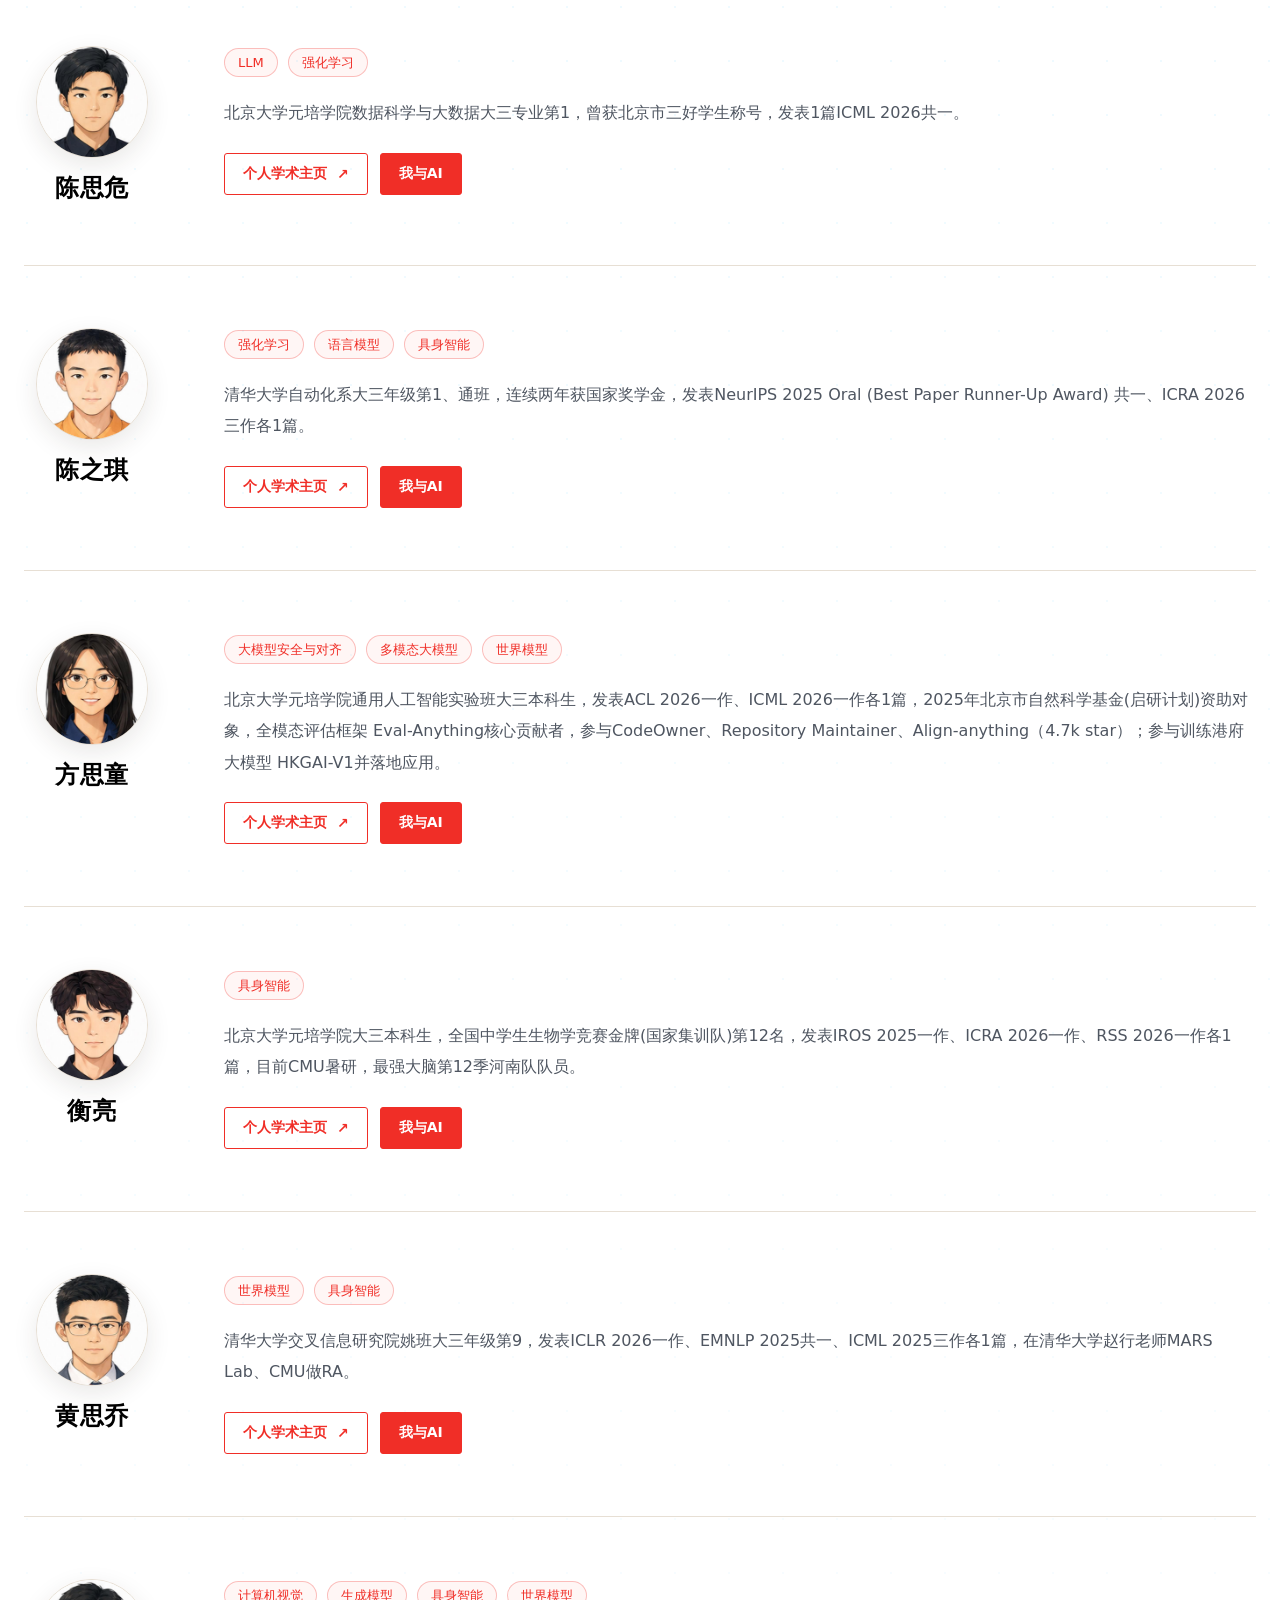
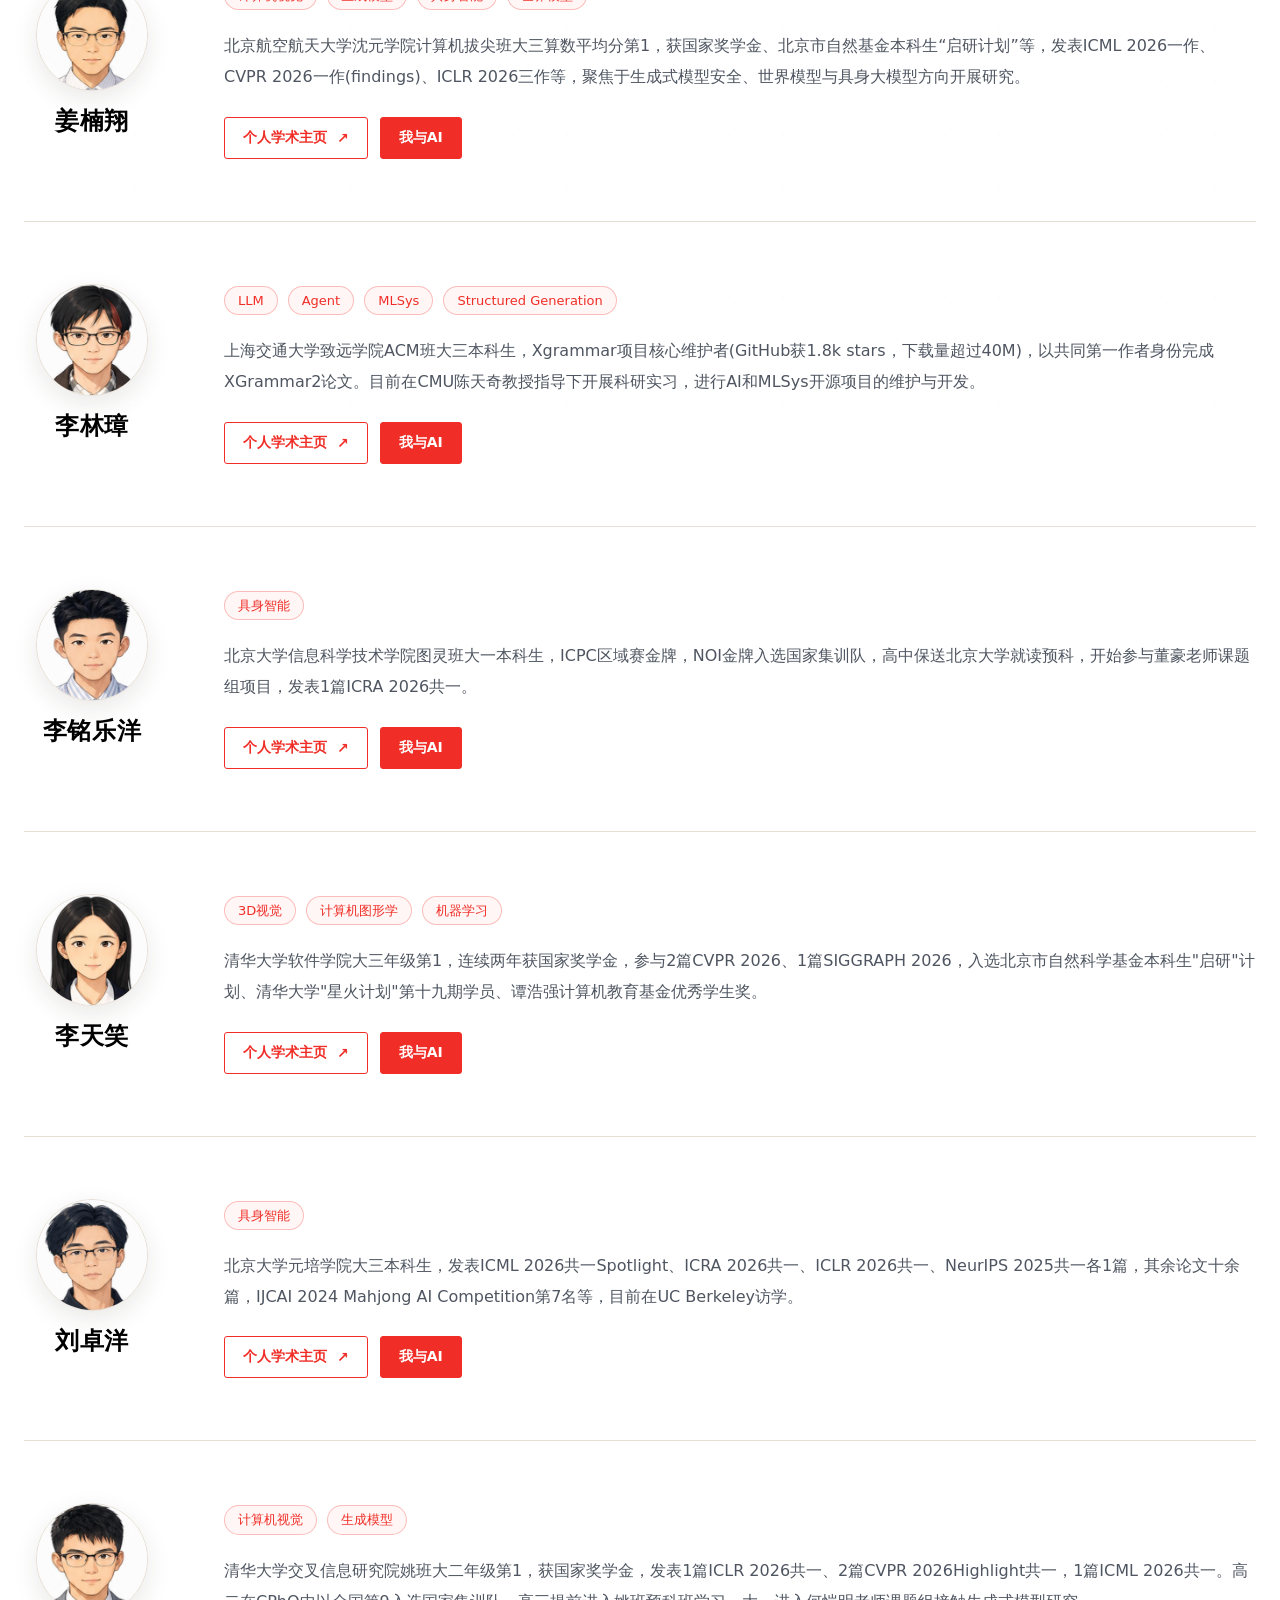
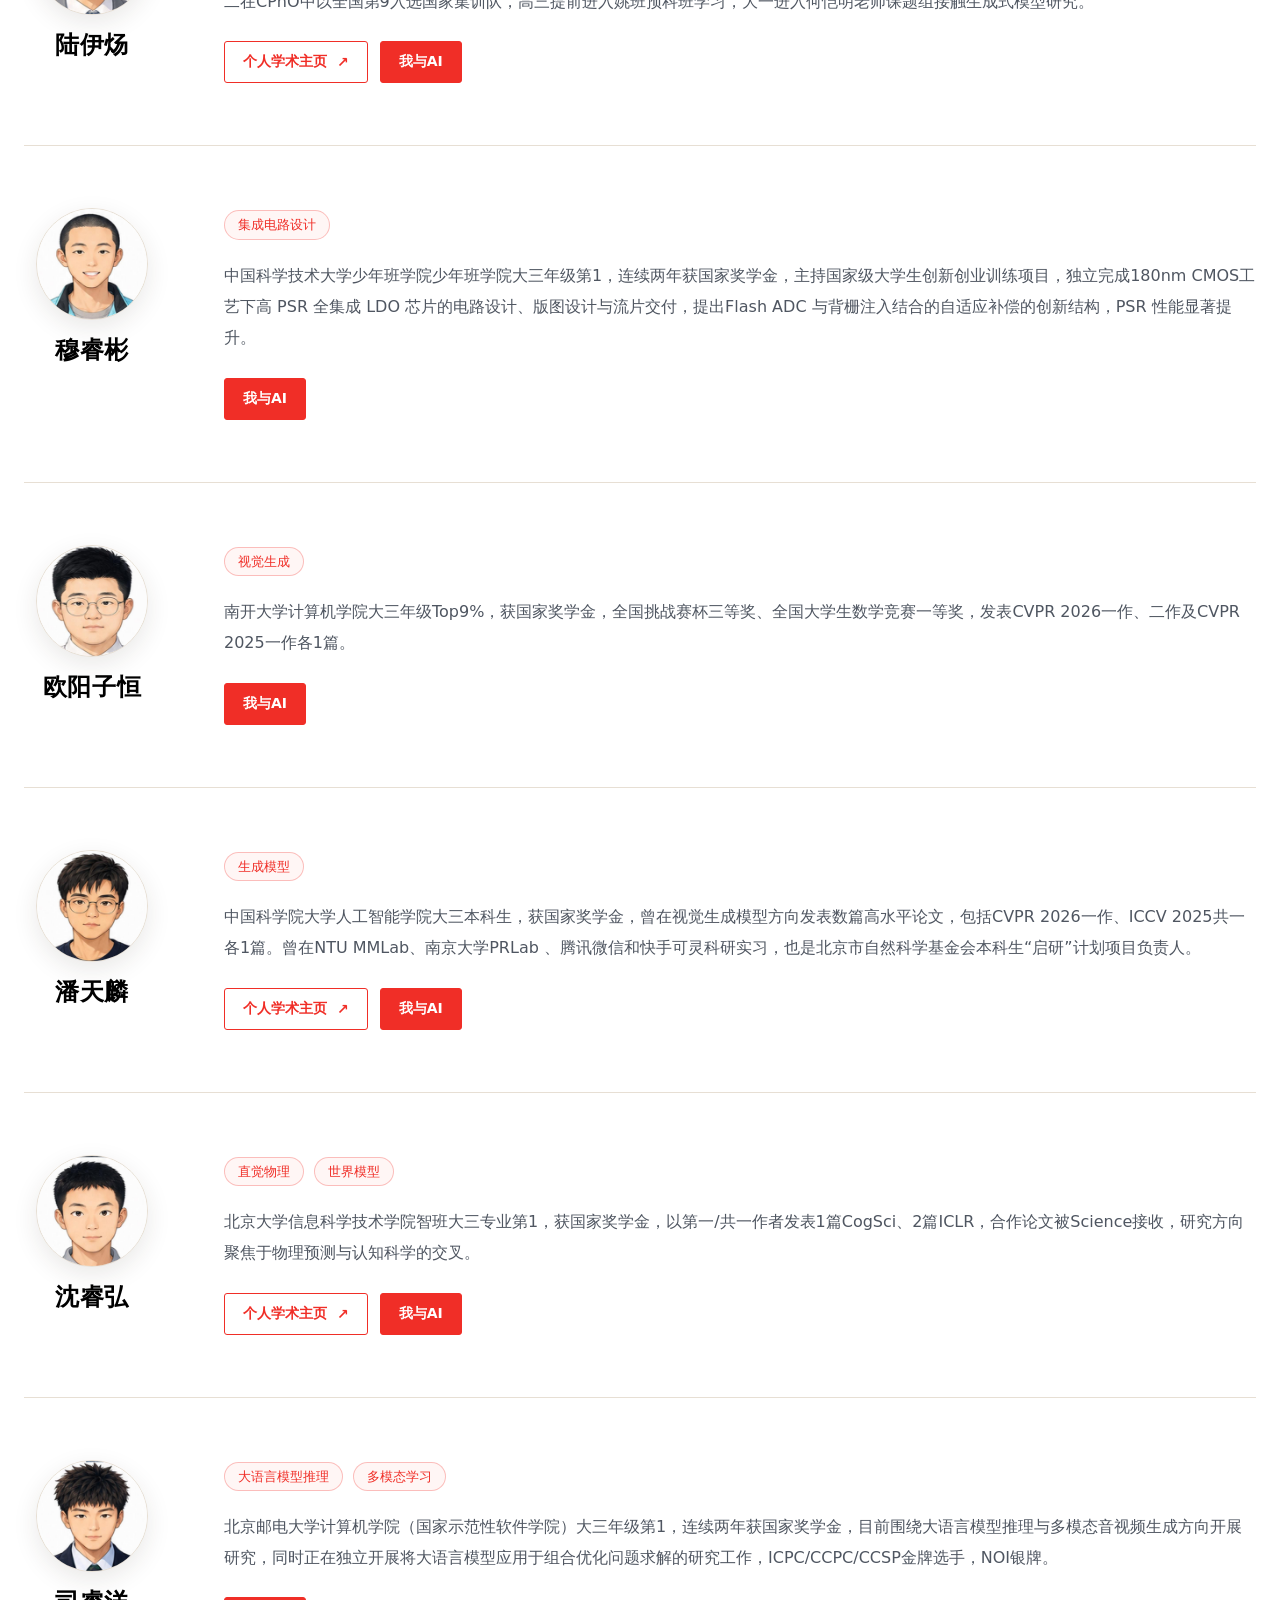
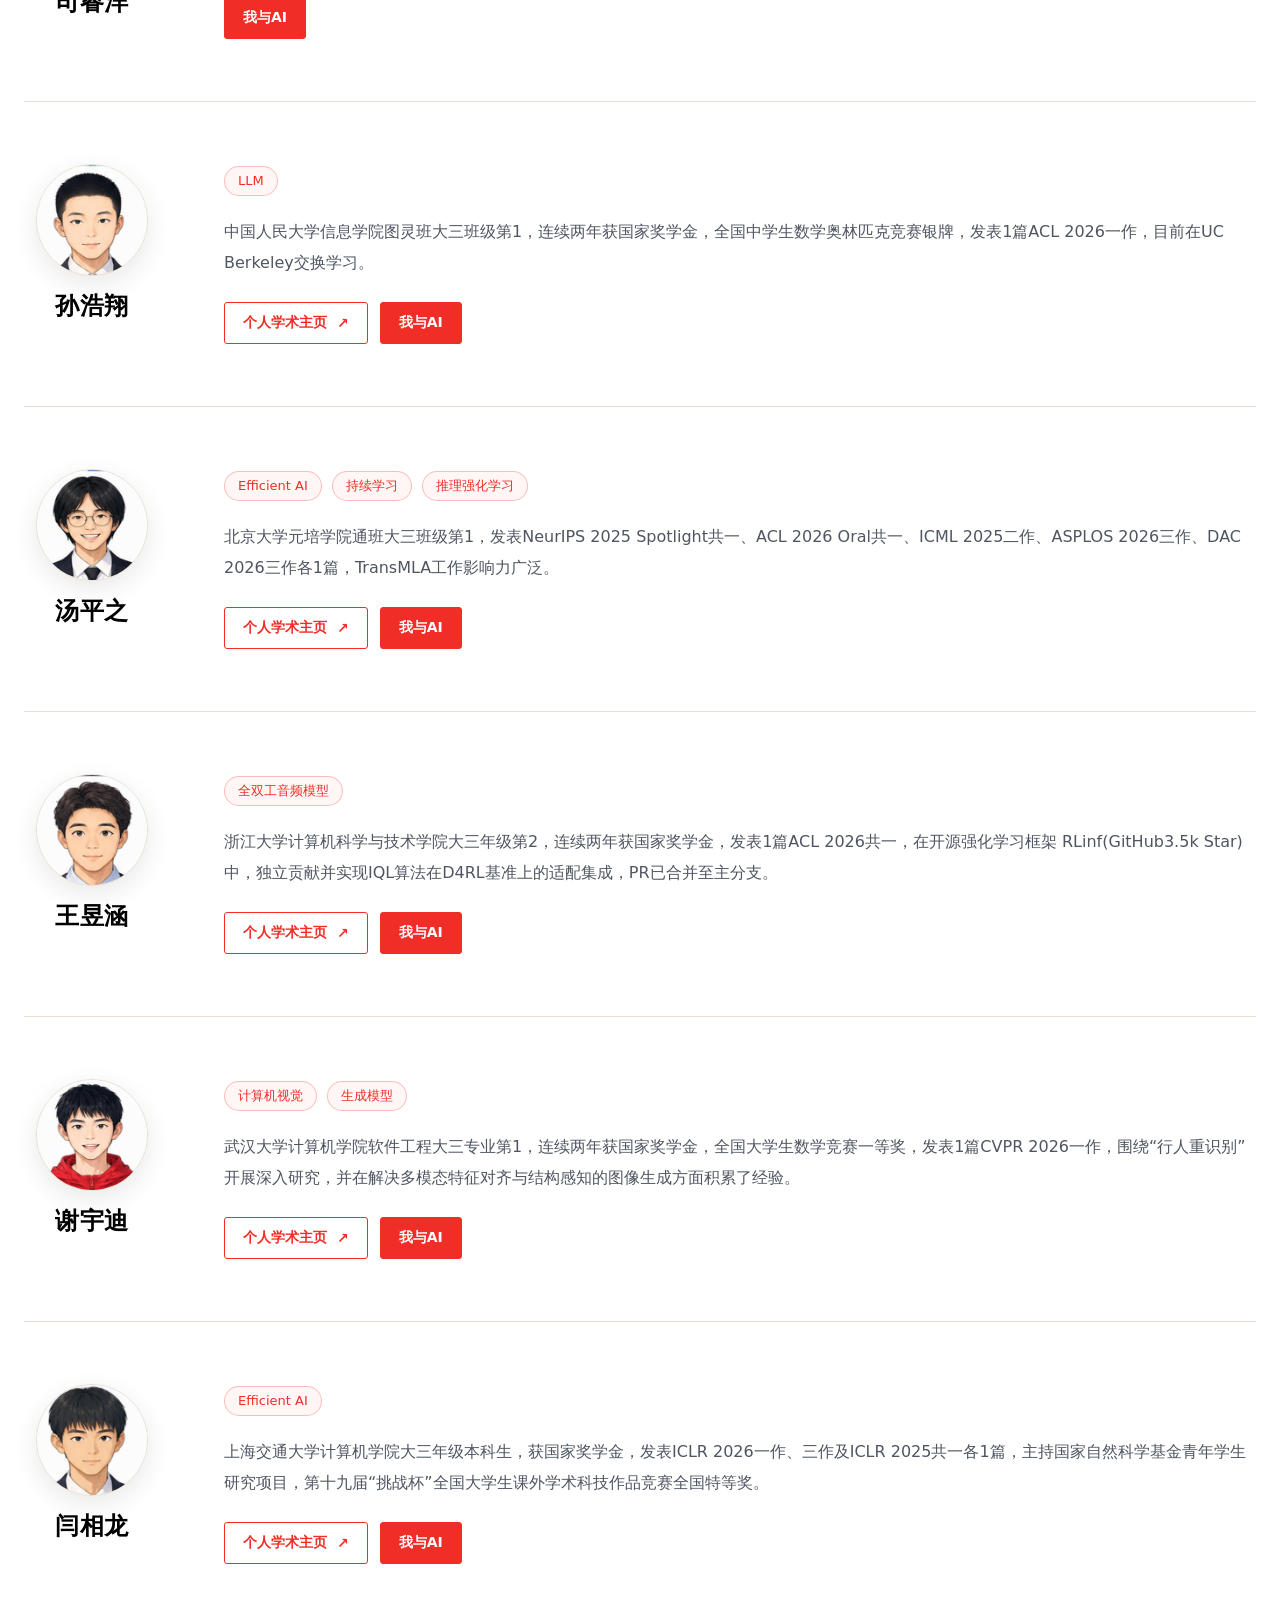
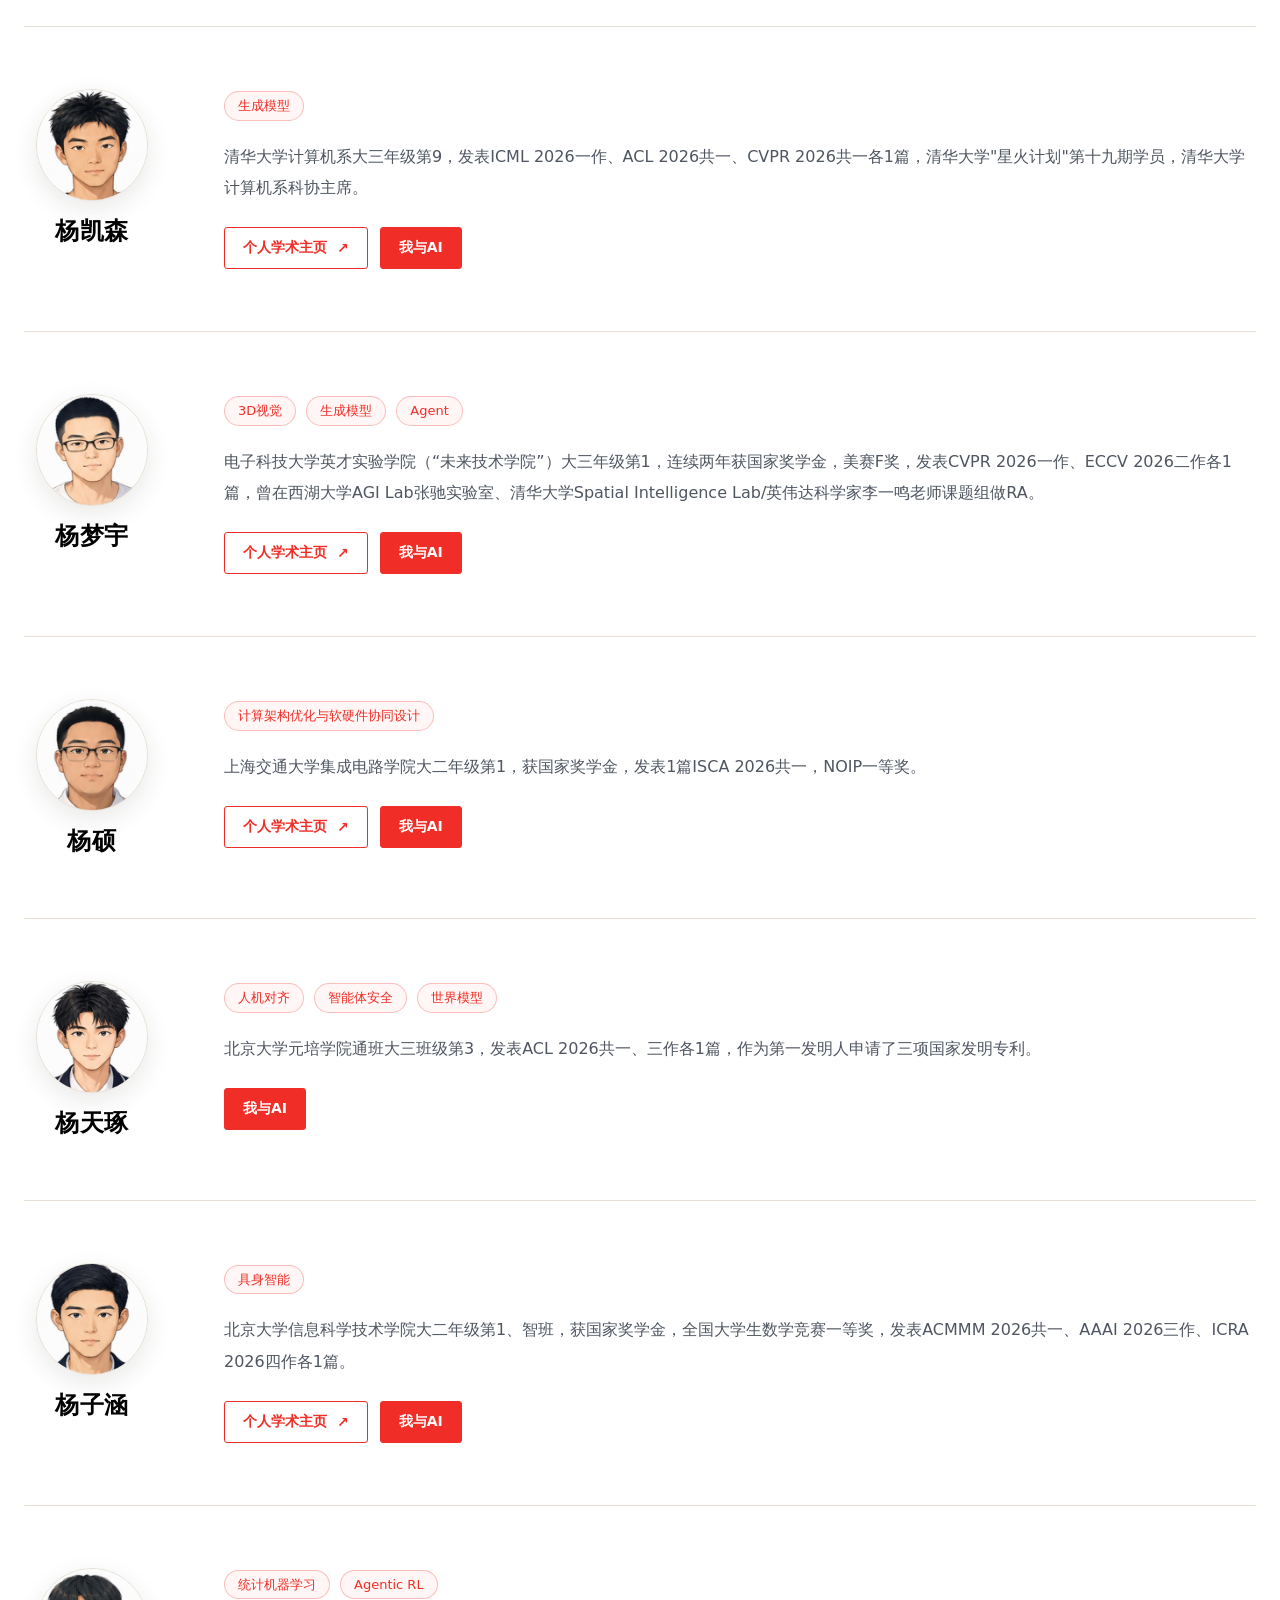
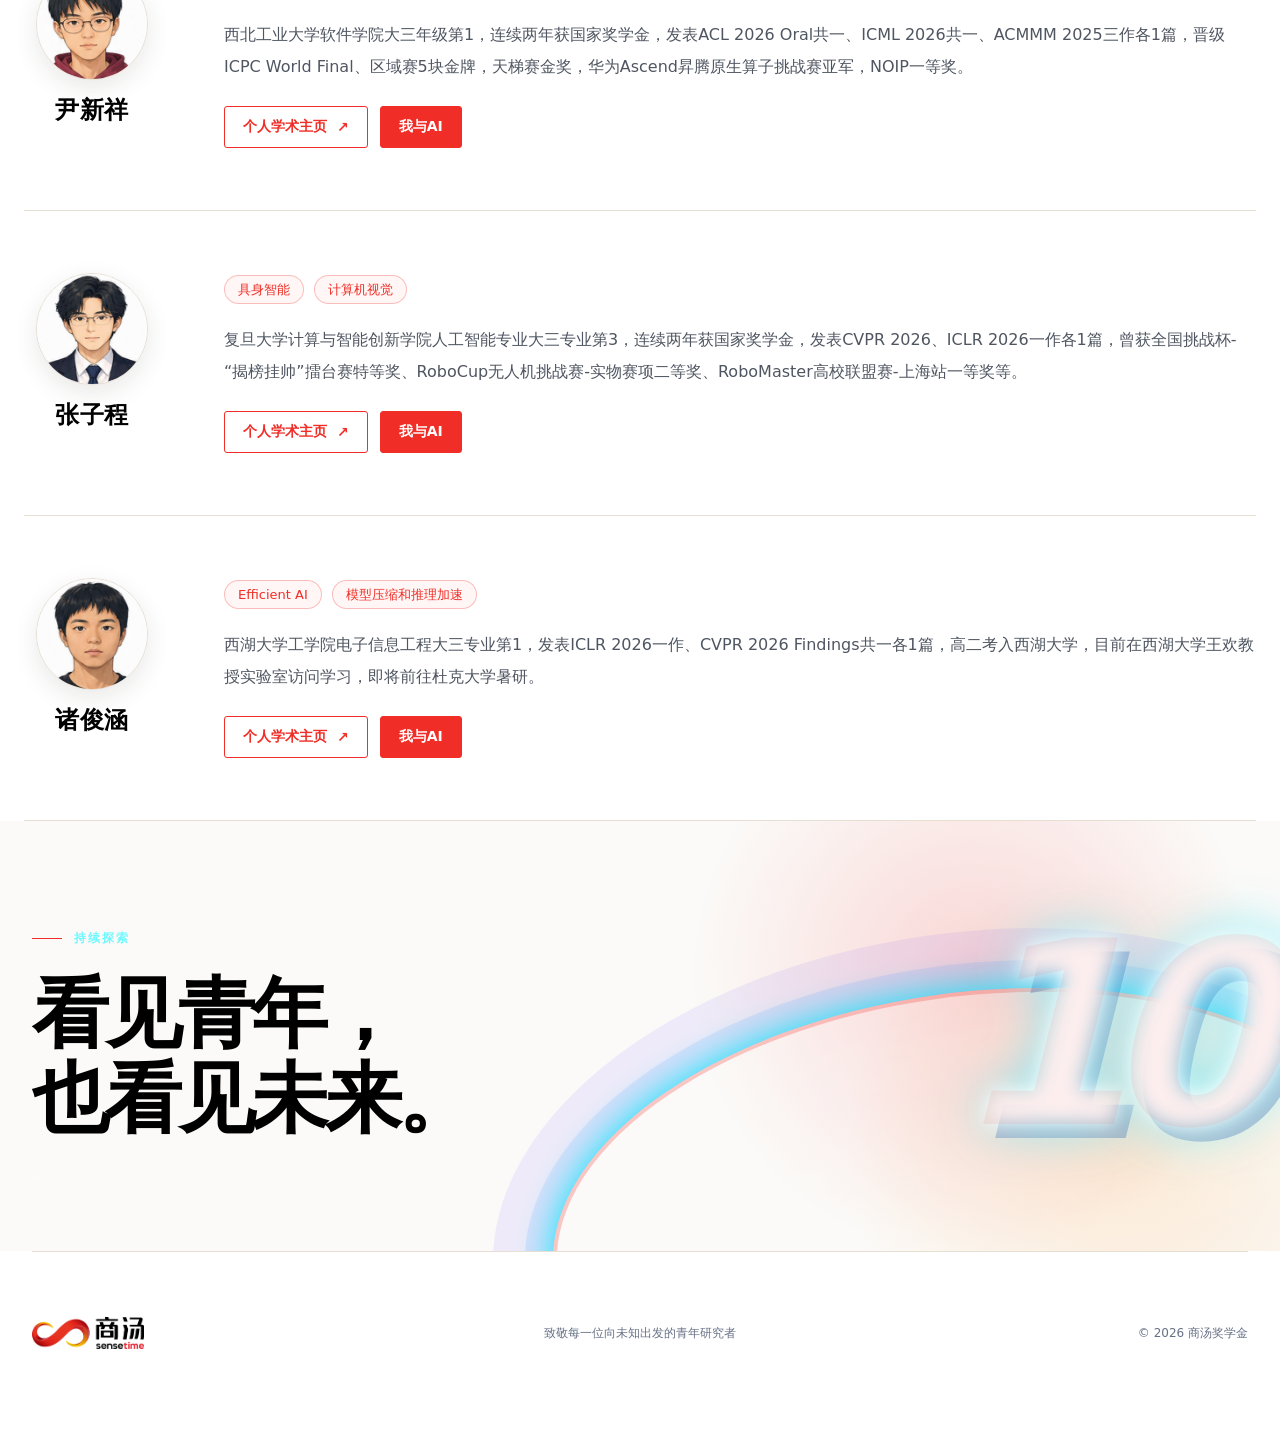
==== commit b7cd0e9c: "Update student stories and hero artwork" ====
--- a/index.html
+++ b/index.html
@@ -18,9 +18,6 @@
       <a class="wordmark" href="#top" aria-label="商汤，返回页面顶部">
         <img class="brand-logo" src="./assets/brand/sensetime-logo-vi.png" alt="商汤" />
       </a>
-      <nav class="site-nav" aria-label="主导航">
-        <a href="#students">获奖学生</a>
-      </nav>
       <a class="header-action" href="#students">探索青年力量 <span aria-hidden="true">↘</span></a>
     </header>
 
@@ -31,7 +28,6 @@
         <div class="hero-glow hero-glow-b" aria-hidden="true"></div>
 
         <div class="hero-copy">
-          <p class="eyebrow"><span></span> 2026 商汤奖学金</p>
           <h1 id="hero-title">向智能深处<br /><em>看见青年锋芒</em></h1>
           <p class="hero-description">
             30位青年研究者，从大模型、具身智能、生成视觉与智能系统出发，
@@ -48,7 +44,7 @@
 
         <div class="hero-art" aria-label="2026商汤奖学金主视觉">
           <div class="hero-art-frame">
-            <img src="./assets/brand/kv-2026.png" alt="2026商汤奖学金十周年主视觉" />
+            <img src="./assets/brand/ai-word-cloud.png" alt="人工智能研究成果与研究方向词云" />
           </div>
           <span class="art-index" aria-hidden="true">01</span>
         </div>
@@ -58,8 +54,7 @@
         <div class="students-intro">
           <div class="section-heading">
             <div>
-              <div class="section-kicker"><span>01</span> 获奖学生</div>
-              <h2 id="students-title">2026 获奖名单</h2>
+                <h2 id="students-title">2026 获奖名单</h2>
             </div>
             <p>他们以研究回应时代，<br />以创造拓宽智能的边界。</p>
           </div>
--- a/styles.css
+++ b/styles.css
@@ -2571,10 +2571,42 @@
   font-size: 14px;
 }
 
-.speech-item p:last-child {
+.speech-content {
+  max-width: 920px;
+}
+
+.speech-content p {
   margin: 0;
   color: var(--muted);
   line-height: 1.9;
+}
+
+.speech-content p + p {
+  margin-top: 1.35em;
+}
+
+/* 2026-07：透明词云 KV 与精简后的标题结构 */
+.hero-art-frame {
+  overflow: visible;
+  border: 0;
+  background: transparent;
+  box-shadow: none;
+}
+
+.hero-art-frame::after {
+  display: none;
+}
+
+.hero-art-frame img {
+  display: block;
+  width: 100%;
+  height: auto;
+  aspect-ratio: auto;
+  object-fit: contain;
+}
+
+.students-section .section-heading h2 {
+  margin-top: 0;
 }
 
 @media (max-width: 760px) {
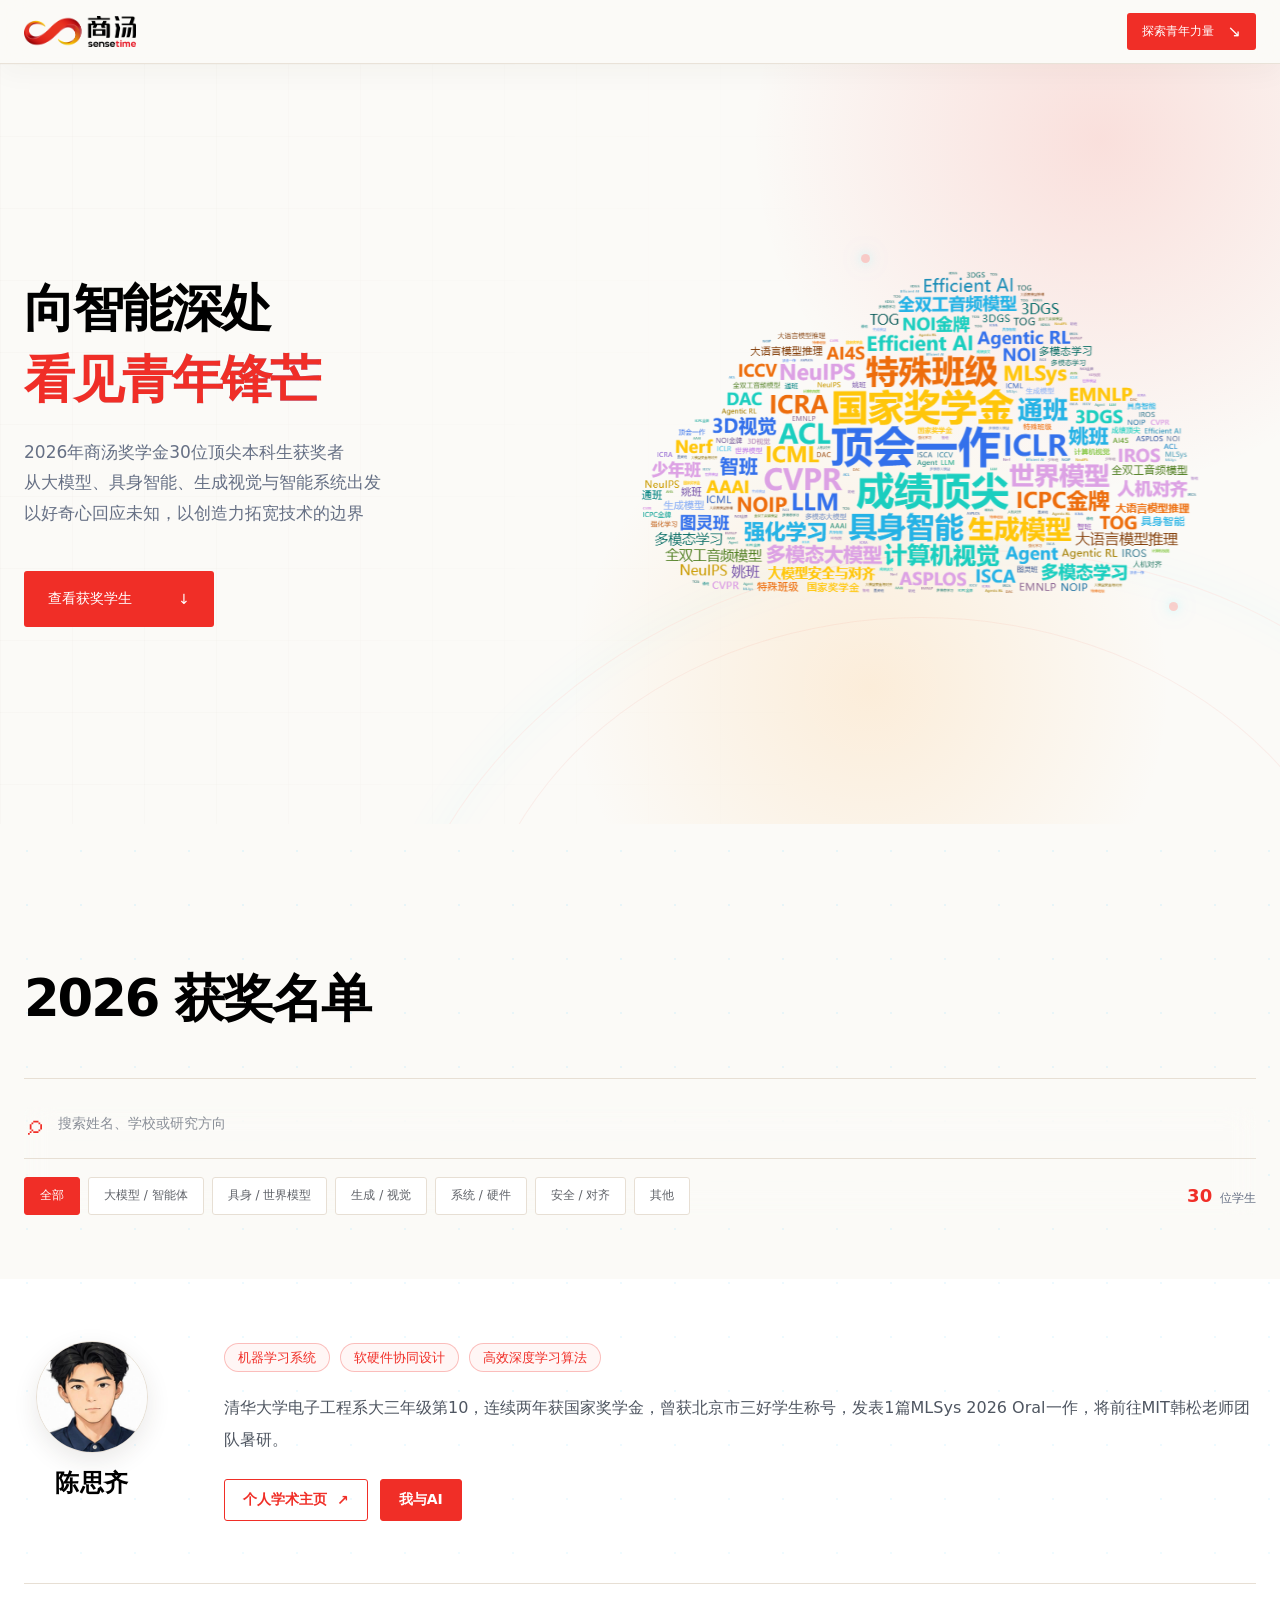
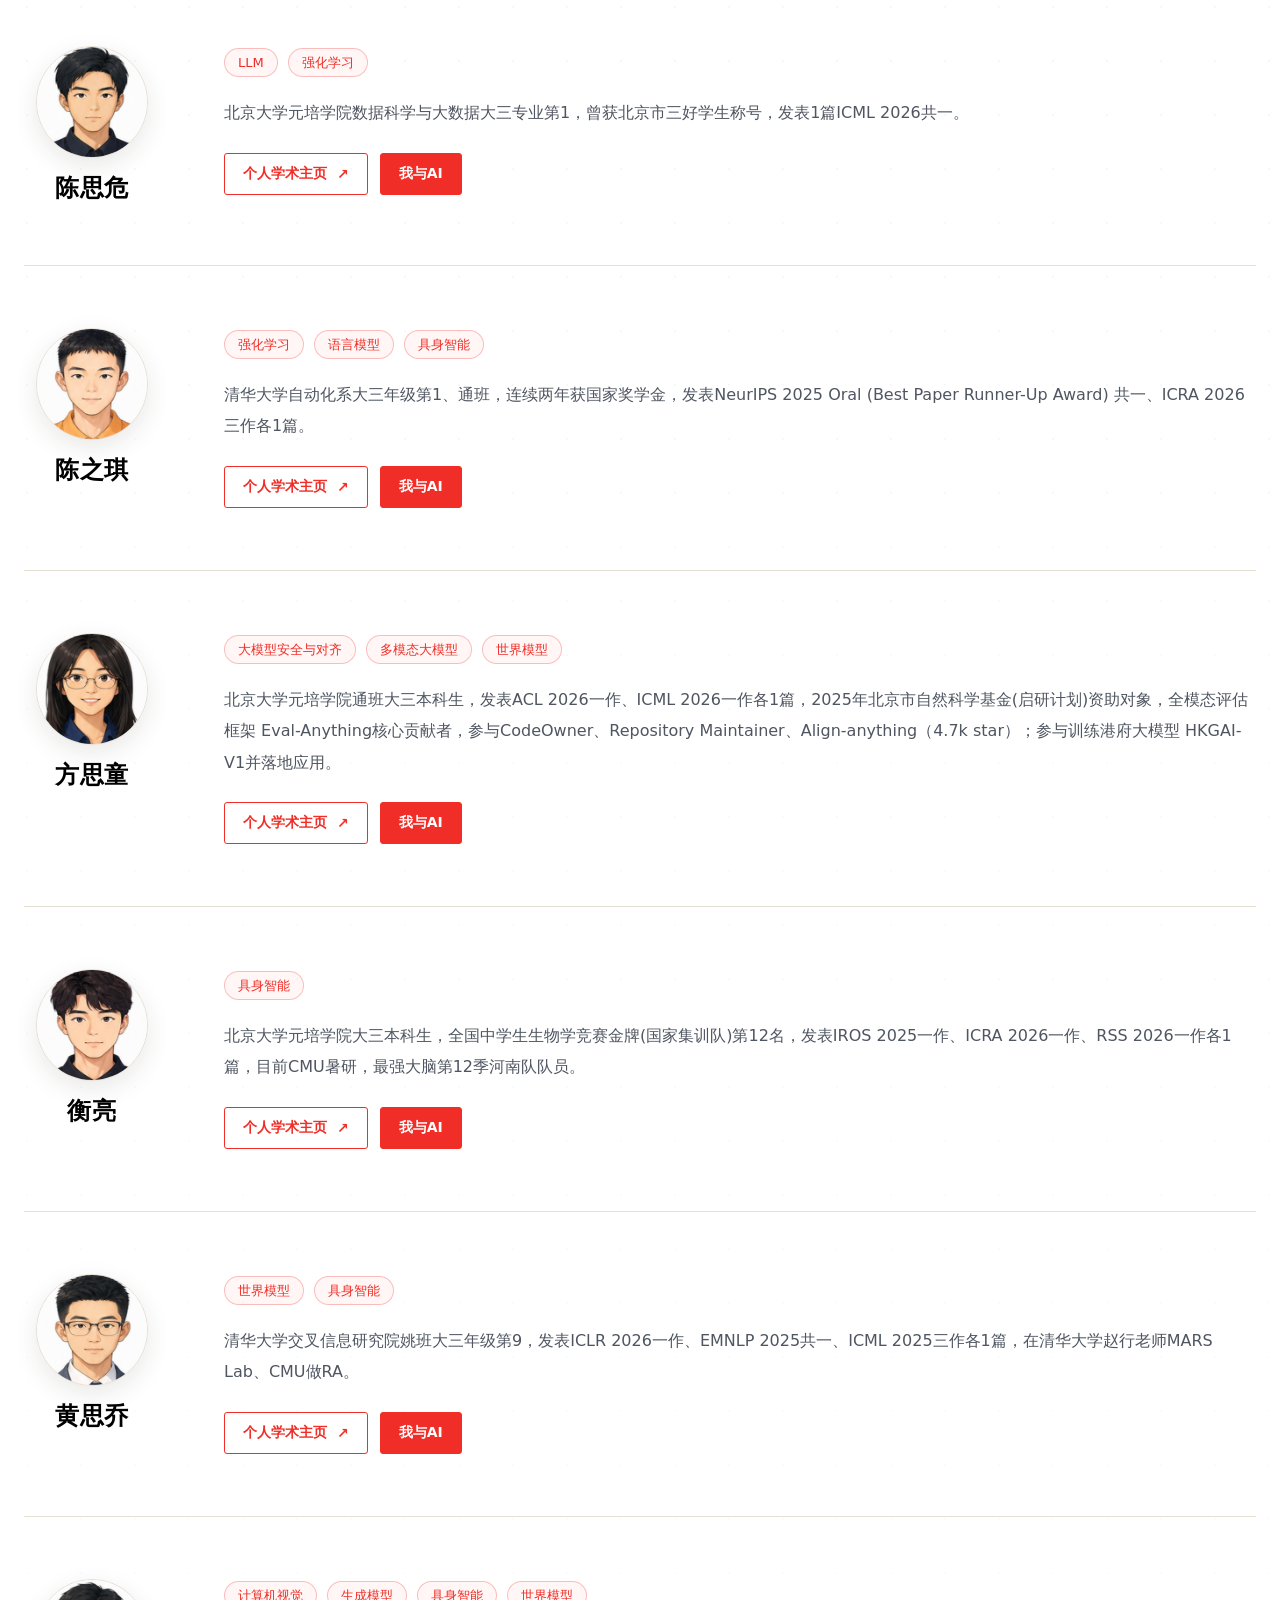
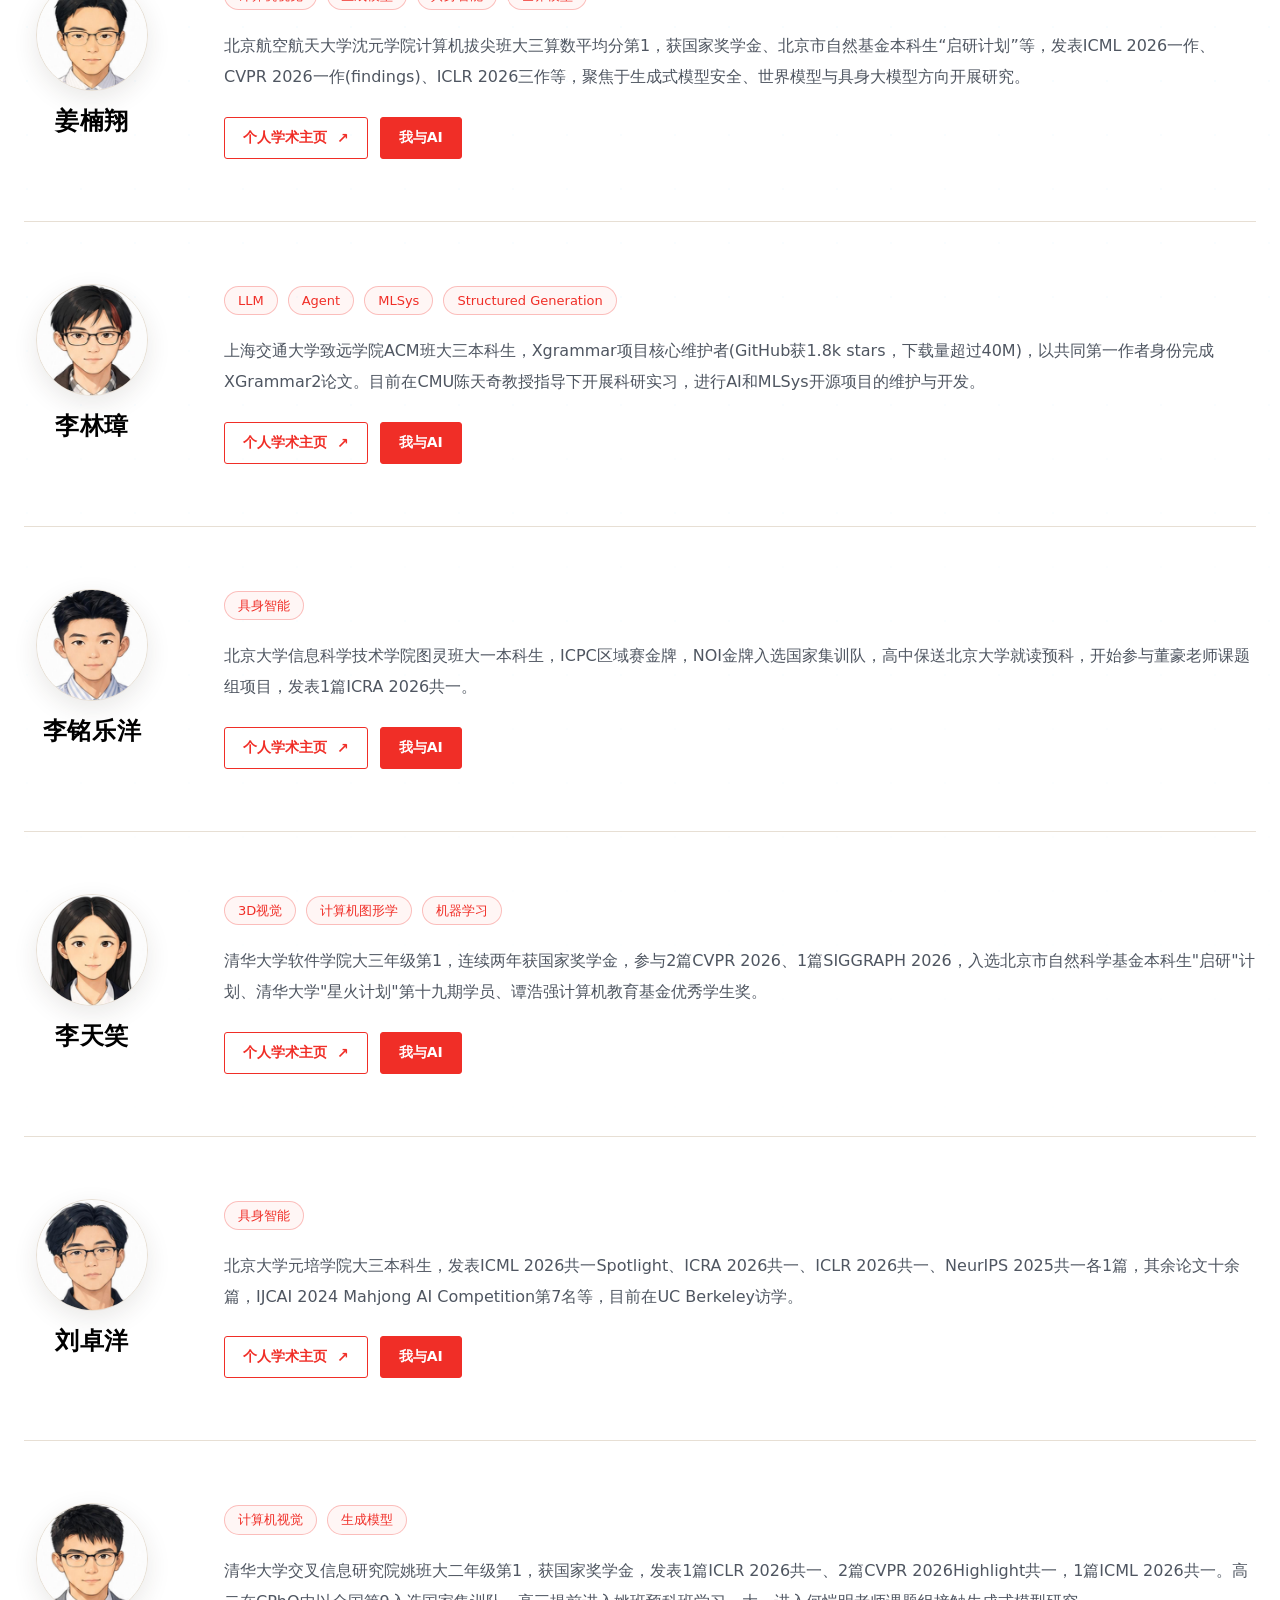
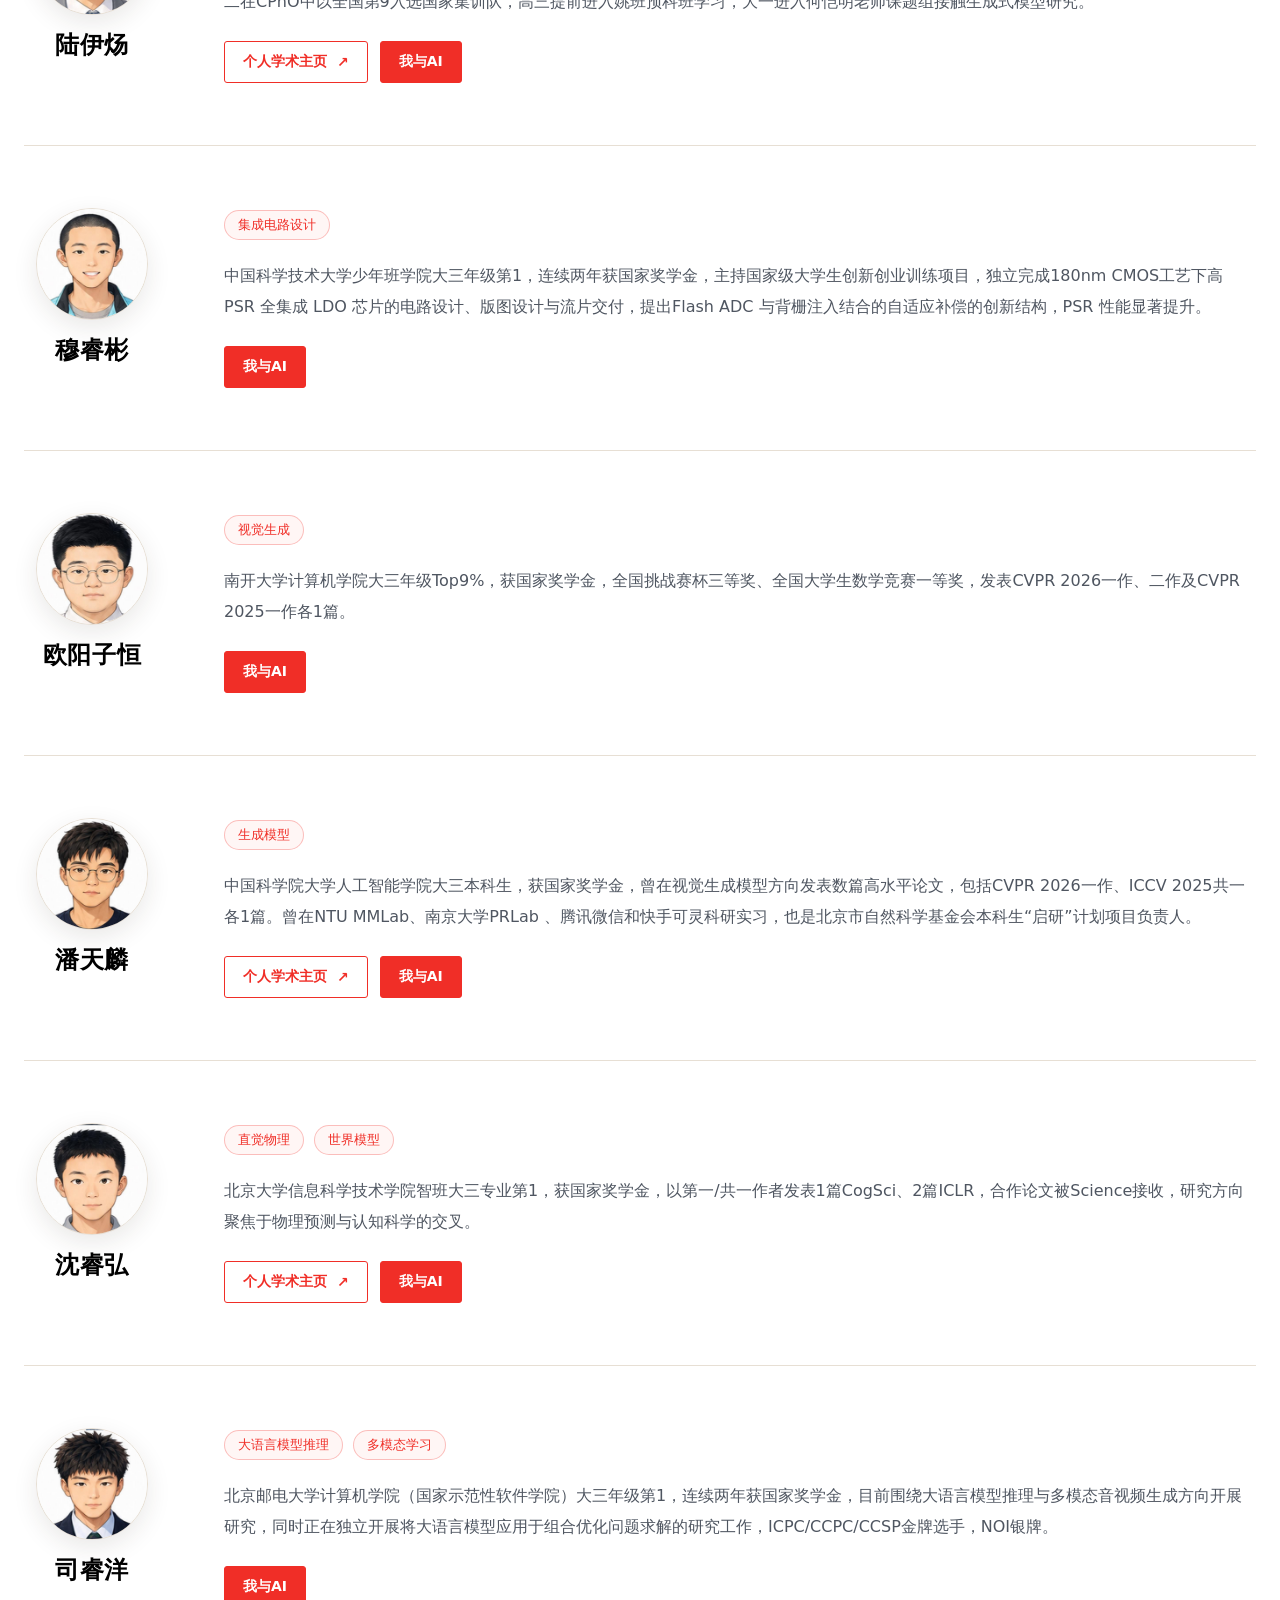
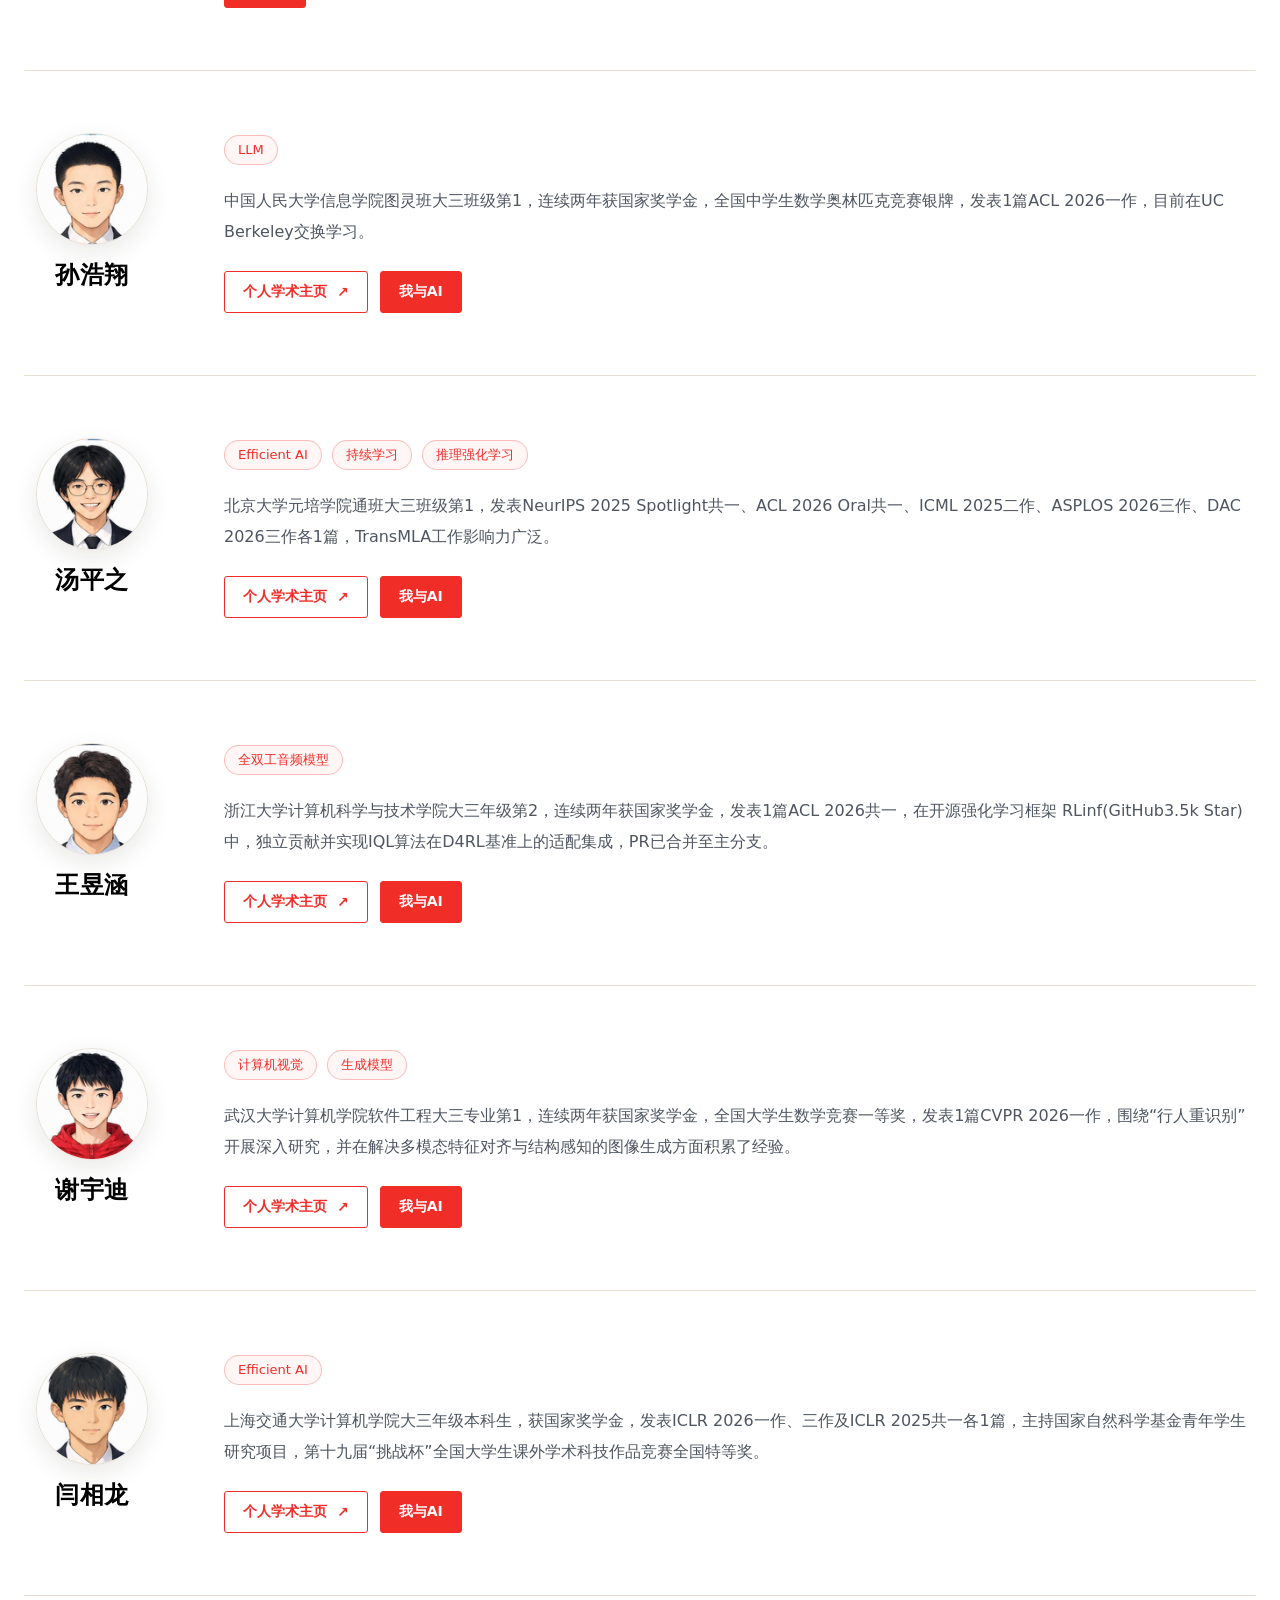
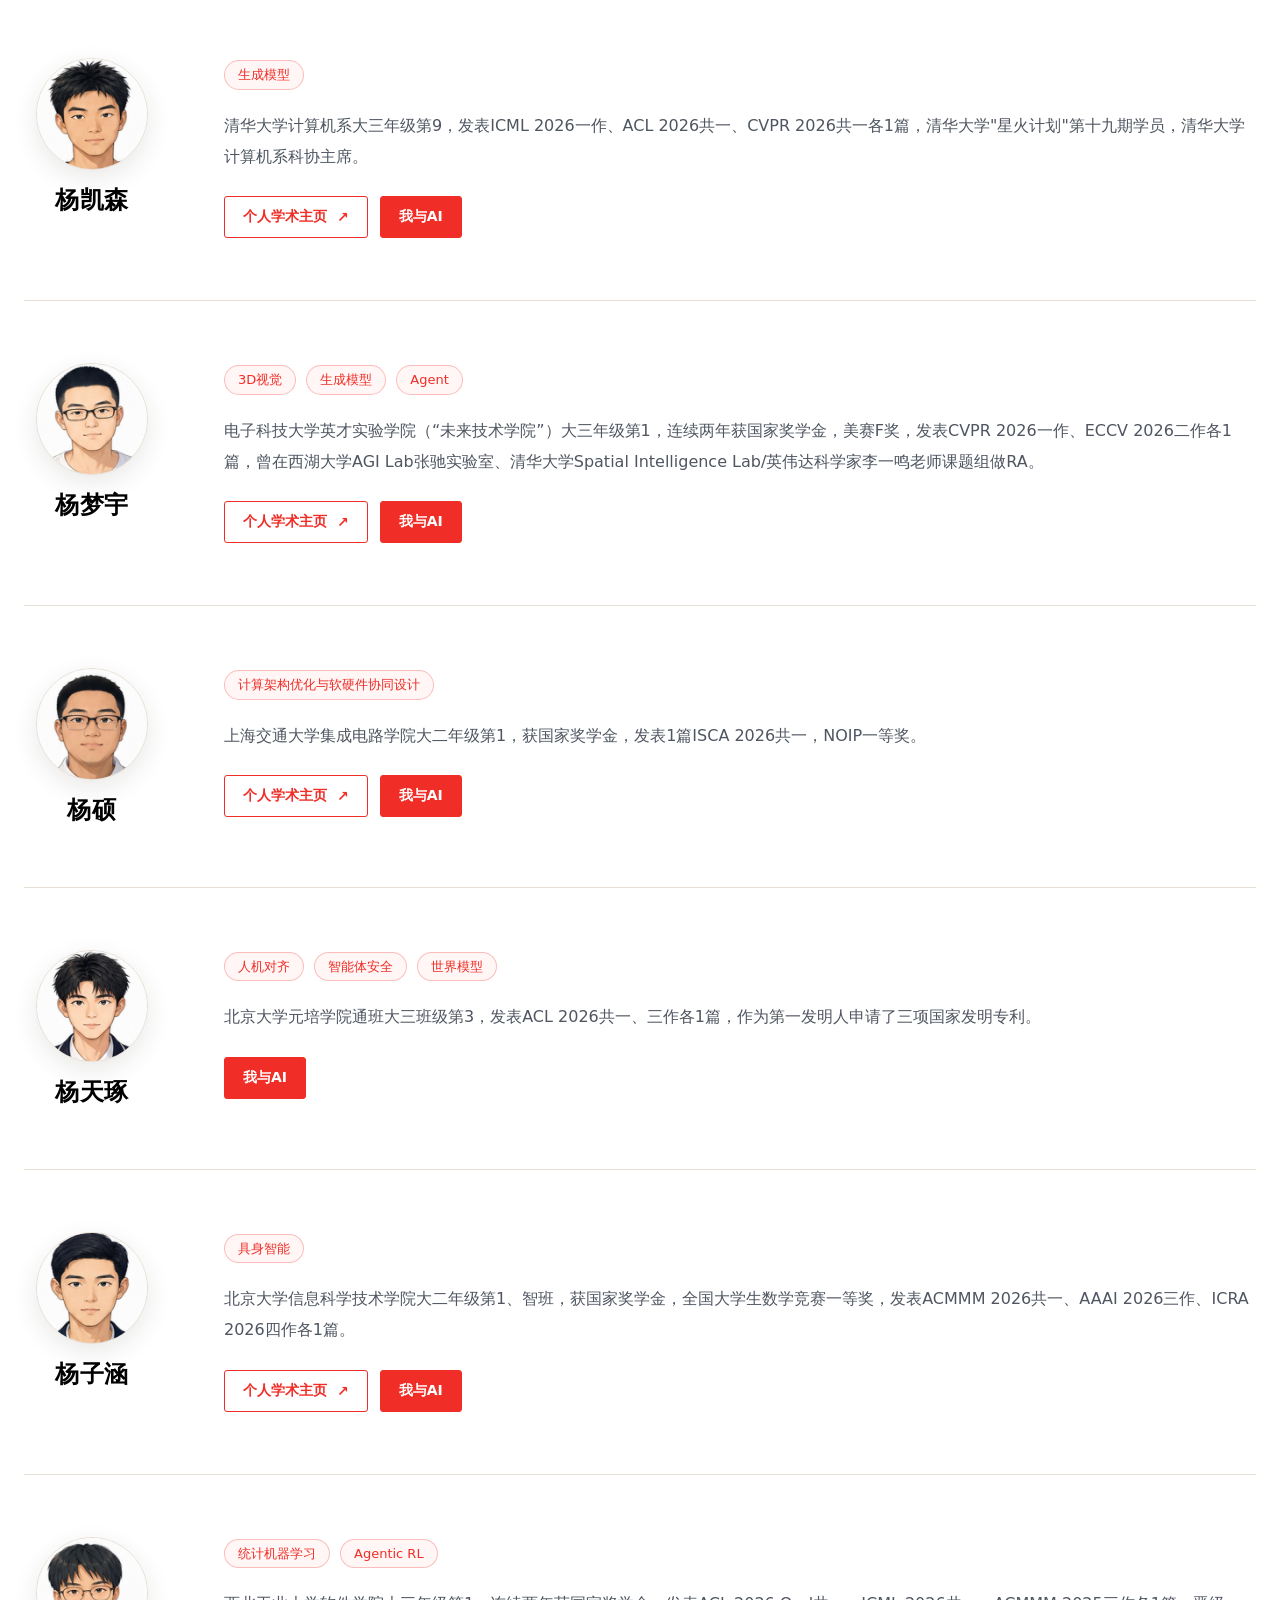
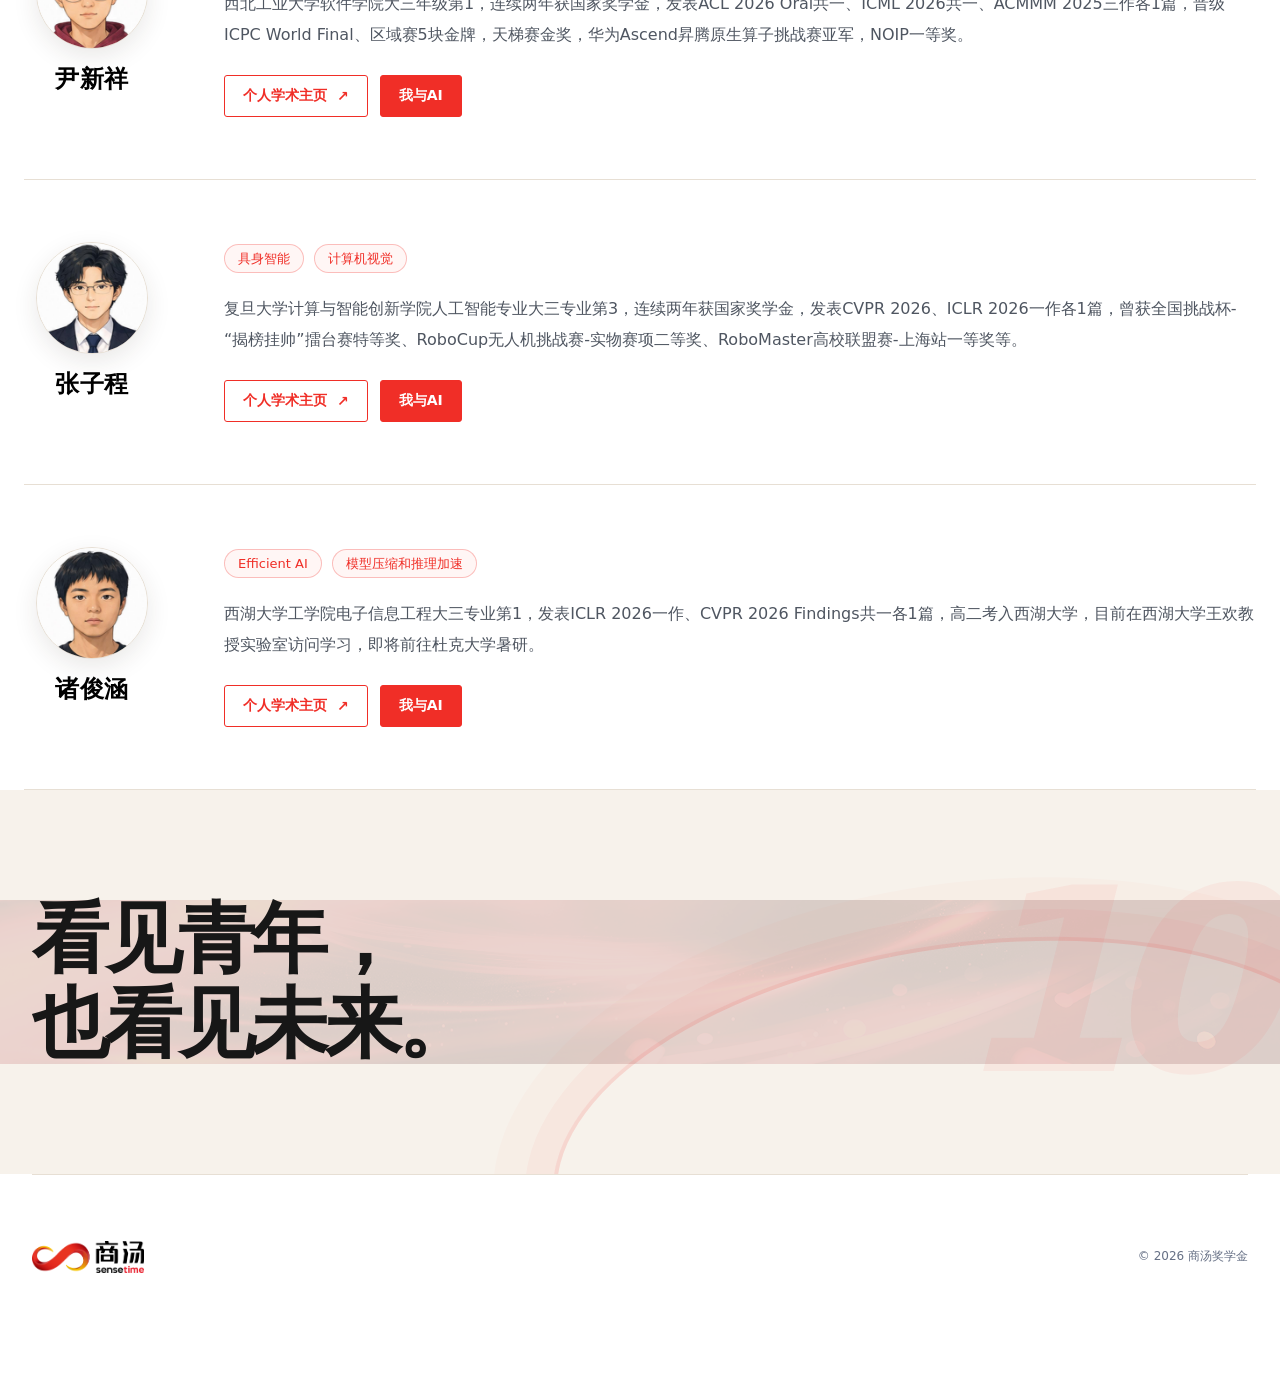
==== commit 264ae529: "Simplify homepage supporting copy" ====
--- a/index.html
+++ b/index.html
@@ -30,15 +30,12 @@
         <div class="hero-copy">
           <h1 id="hero-title">向智能深处<br /><em>看见青年锋芒</em></h1>
           <p class="hero-description">
-            30位青年研究者，从大模型、具身智能、生成视觉与智能系统出发，
-            以好奇心回应未知，以创造力拓宽技术的边界。
+            2026年商汤奖学金30位顶尖本科生获奖者<br />
+            从大模型、具身智能、生成视觉与智能系统出发<br />
+            以好奇心回应未知，以创造力拓宽技术的边界
           </p>
           <div class="hero-actions">
             <a class="primary-button" href="#students">查看获奖学生 <span aria-hidden="true">↓</span></a>
-            <div class="hero-mini-stat">
-              <strong id="hero-student-count">30</strong>
-              <span>位获奖学生</span>
-            </div>
           </div>
         </div>
 
@@ -46,7 +43,6 @@
           <div class="hero-art-frame">
             <img src="./assets/brand/ai-word-cloud.png" alt="人工智能研究成果与研究方向词云" />
           </div>
-          <span class="art-index" aria-hidden="true">01</span>
         </div>
       </section>
 
@@ -56,7 +52,6 @@
             <div>
                 <h2 id="students-title">2026 获奖名单</h2>
             </div>
-            <p>他们以研究回应时代，<br />以创造拓宽智能的边界。</p>
           </div>
 
           <div class="filter-panel" aria-label="学生搜索与筛选">
@@ -91,10 +86,9 @@
         </div>
       </section>
 
-      <section class="closing-section">
-        <div class="closing-copy">
-          <p class="eyebrow"><span></span> 持续探索</p>
-          <h2>看见青年，<br />也看见未来。</h2>
+        <section class="closing-section">
+          <div class="closing-copy">
+            <h2>看见青年，<br />也看见未来。</h2>
         </div>
         <div class="closing-ten" aria-hidden="true">10</div>
         <div class="closing-orbit" aria-hidden="true"></div>
@@ -106,7 +100,6 @@
         <div class="wordmark footer-wordmark">
           <img class="brand-logo" src="./assets/brand/sensetime-logo-vi.png" alt="商汤" />
         </div>
-        <p>致敬每一位向未知出发的青年研究者</p>
         <span>© 2026 商汤奖学金</span>
       </div>
     </footer>
--- a/styles.css
+++ b/styles.css
@@ -908,7 +908,7 @@
   z-index: 1;
   display: grid;
   min-height: 200px;
-  grid-template-columns: 1fr auto 1fr;
+  grid-template-columns: 1fr auto;
   align-items: center;
   gap: 28px;
 }
@@ -1866,28 +1866,46 @@
 }
 
 .closing-section {
-  color: #000;
-  background:
-    radial-gradient(circle at 76% 36%, rgba(240, 46, 39, 0.18), transparent 28%),
-    radial-gradient(circle at 88% 76%, rgba(255, 154, 47, 0.2), transparent 24%),
-    var(--paper);
+  min-height: 280px;
+  color: var(--ink);
+  background: #f7f2eb;
 }
 
 .closing-section::before {
-  opacity: 0.15;
+  opacity: 0.17;
+  background: url("./assets/brand/footer-ribbon.jpg") center / 100% auto no-repeat;
+  filter: grayscale(1) sepia(1) saturate(8) hue-rotate(320deg) brightness(0.72);
+  mix-blend-mode: multiply;
 }
 
 .closing-copy h2 {
-  color: #000;
+  color: #171717;
+  text-shadow: none;
+}
+
+.closing-copy .eyebrow {
+  color: var(--brand-red);
 }
 
 .closing-ten {
-  color: rgba(240, 46, 39, 0.08);
-  -webkit-text-stroke-color: rgba(240, 46, 39, 0.26);
+  color: rgba(240, 46, 39, 0.055);
+  -webkit-text-stroke-color: rgba(240, 46, 39, 0.2);
+  text-shadow: none;
 }
 
 .closing-orbit {
-  border-color: rgba(240, 46, 39, 0.25);
+  border-color: rgba(240, 46, 39, 0.14);
+  box-shadow: 0 0 0 28px rgba(240, 46, 39, 0.035), 0 0 0 60px rgba(240, 46, 39, 0.02);
+}
+
+@media (max-width: 640px) {
+  .closing-section {
+    min-height: 300px;
+  }
+
+  .closing-section::before {
+    background-size: cover;
+  }
 }
 
 .site-footer {
@@ -2519,9 +2537,16 @@
   transform: none;
 }
 
-.speech-header .site-nav a,
 .speech-header .header-action {
-  color: #4f5661;
+  display: inline-flex;
+  color: #fff;
+  background: var(--brand-red);
+}
+
+.speech-header .header-action:hover,
+.speech-header .header-action:focus-visible {
+  color: #fff;
+  background: var(--brand-red-dark);
 }
 
 .speech-main {
@@ -2583,6 +2608,21 @@
 
 .speech-content p + p {
   margin-top: 1.35em;
+}
+
+.speech-not-found {
+  margin: 0;
+  padding: 40px 0 clamp(88px, 12vw, 150px);
+  border-top: 1px solid var(--line);
+  color: var(--muted);
+  font-size: 18px;
+}
+
+@media (max-width: 640px) {
+  .speech-header .header-action {
+    padding: 8px 11px;
+    font-size: 11px;
+  }
 }
 
 /* 2026-07：透明词云 KV 与精简后的标题结构 */
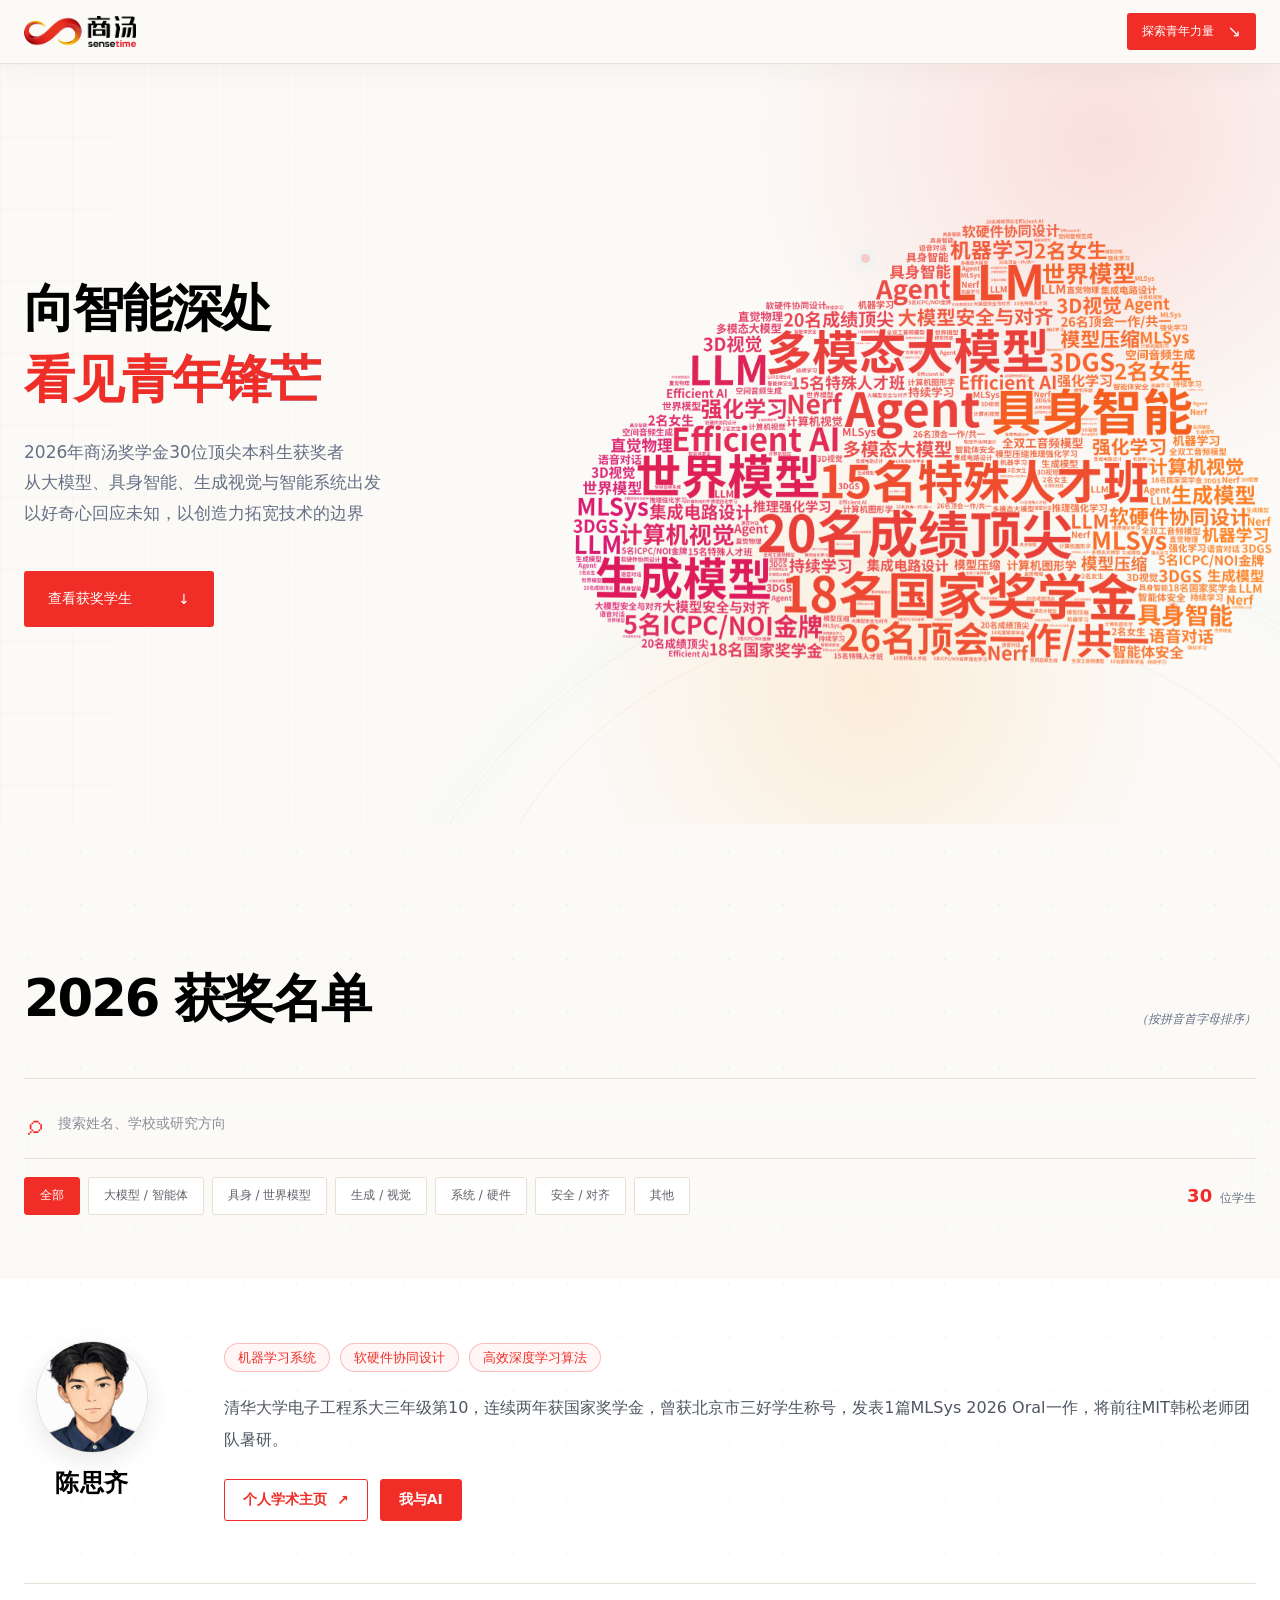
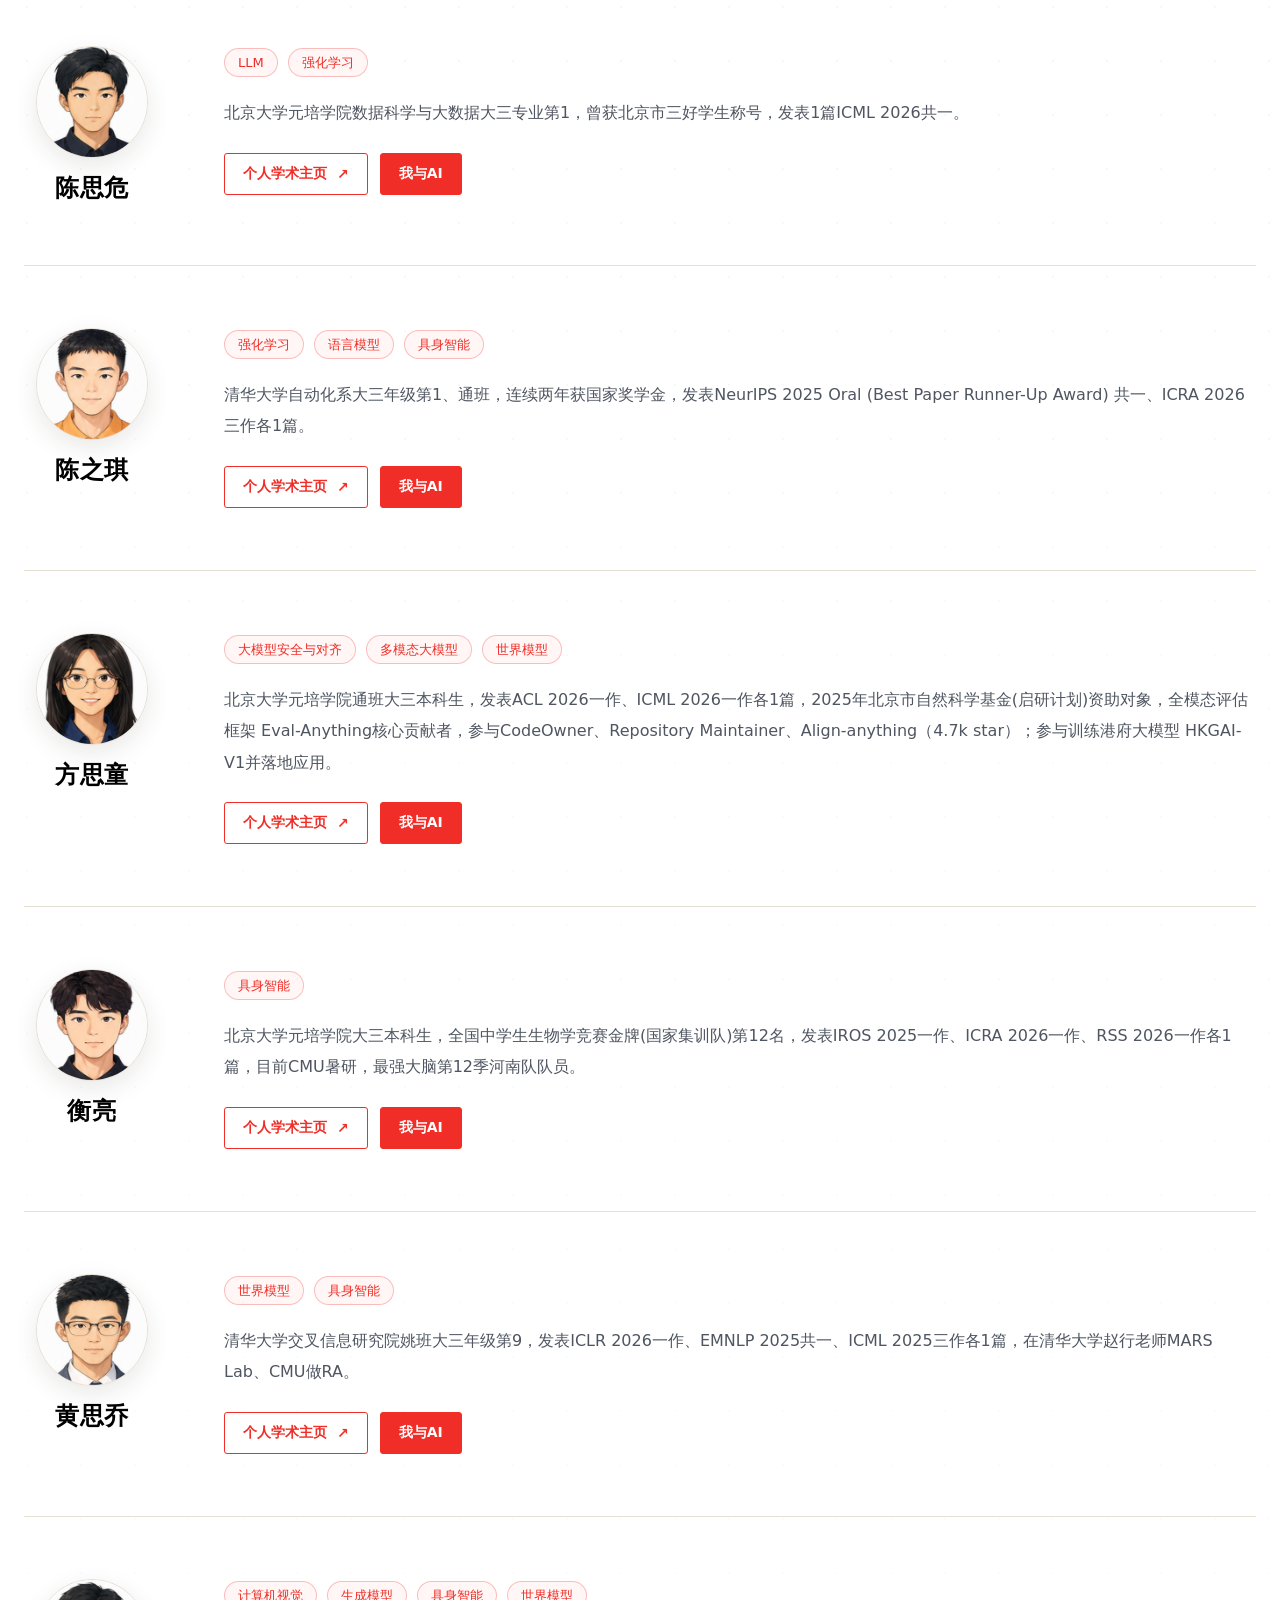
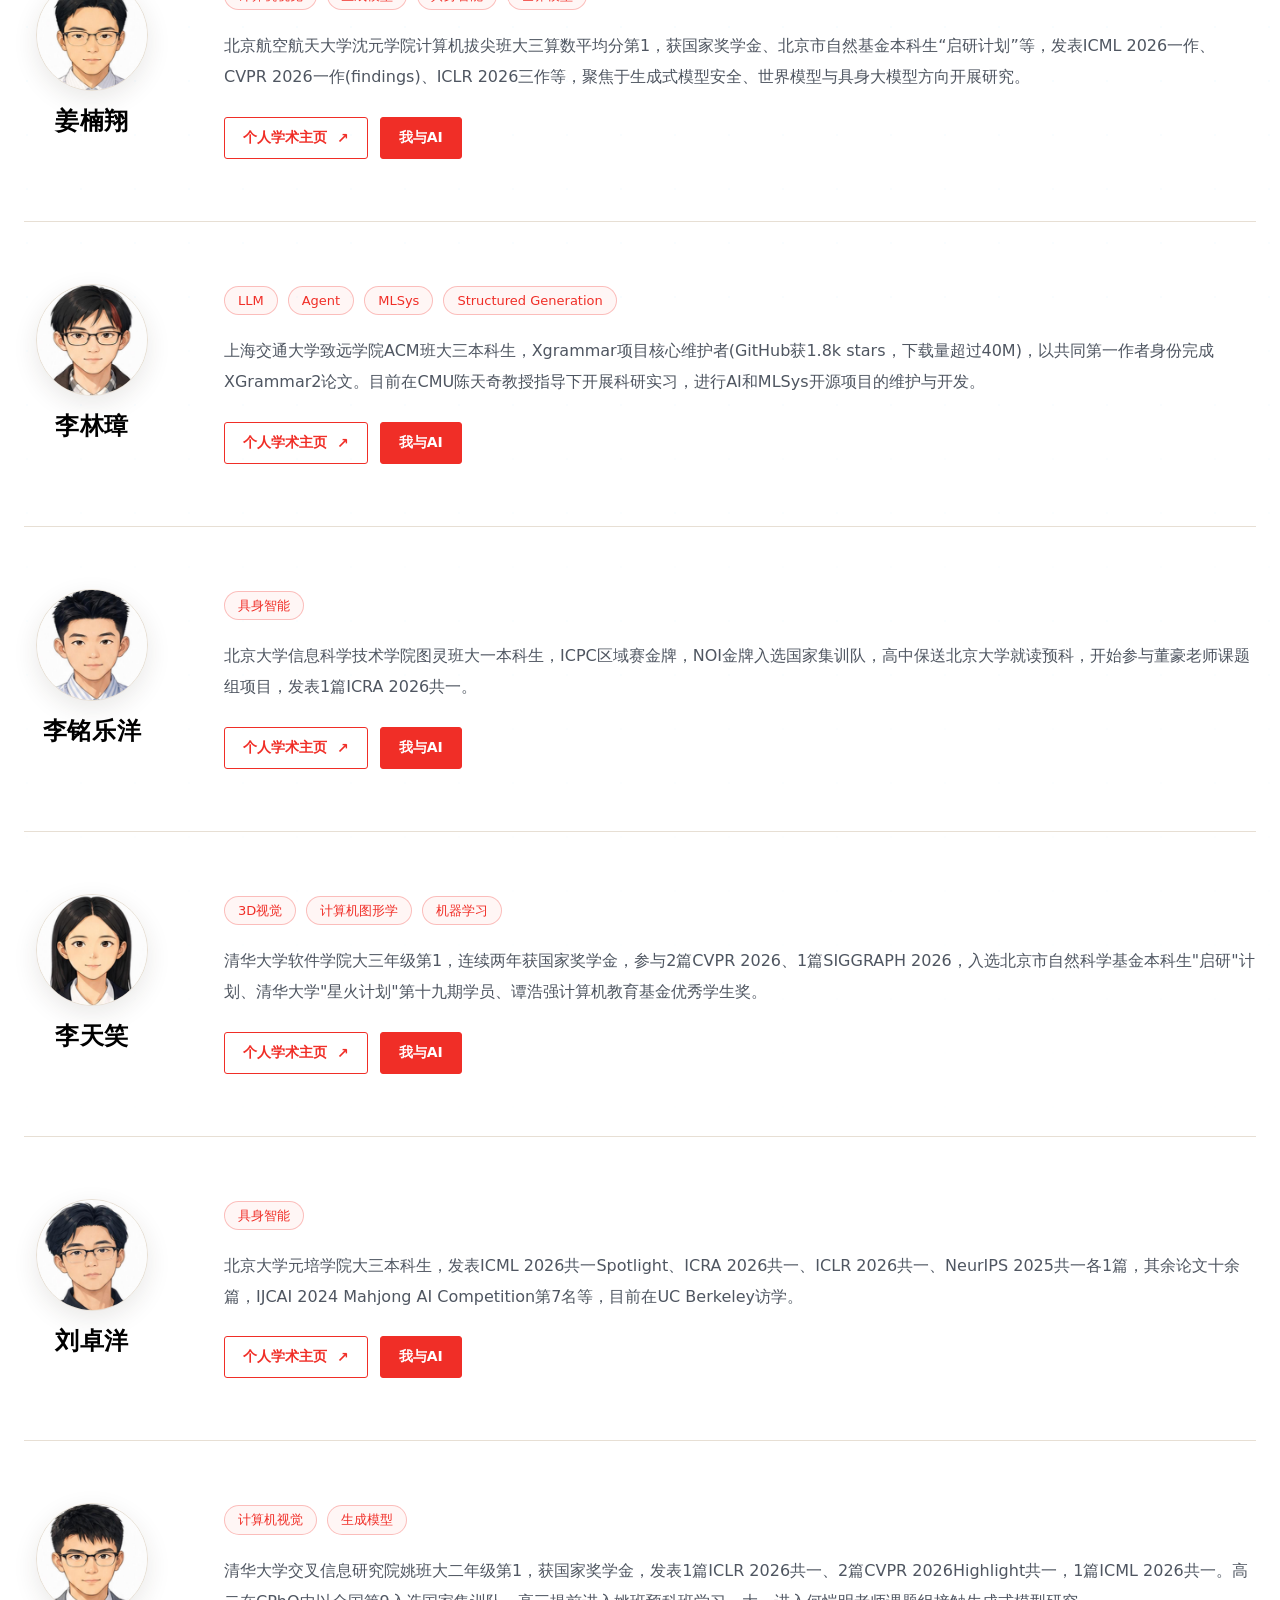
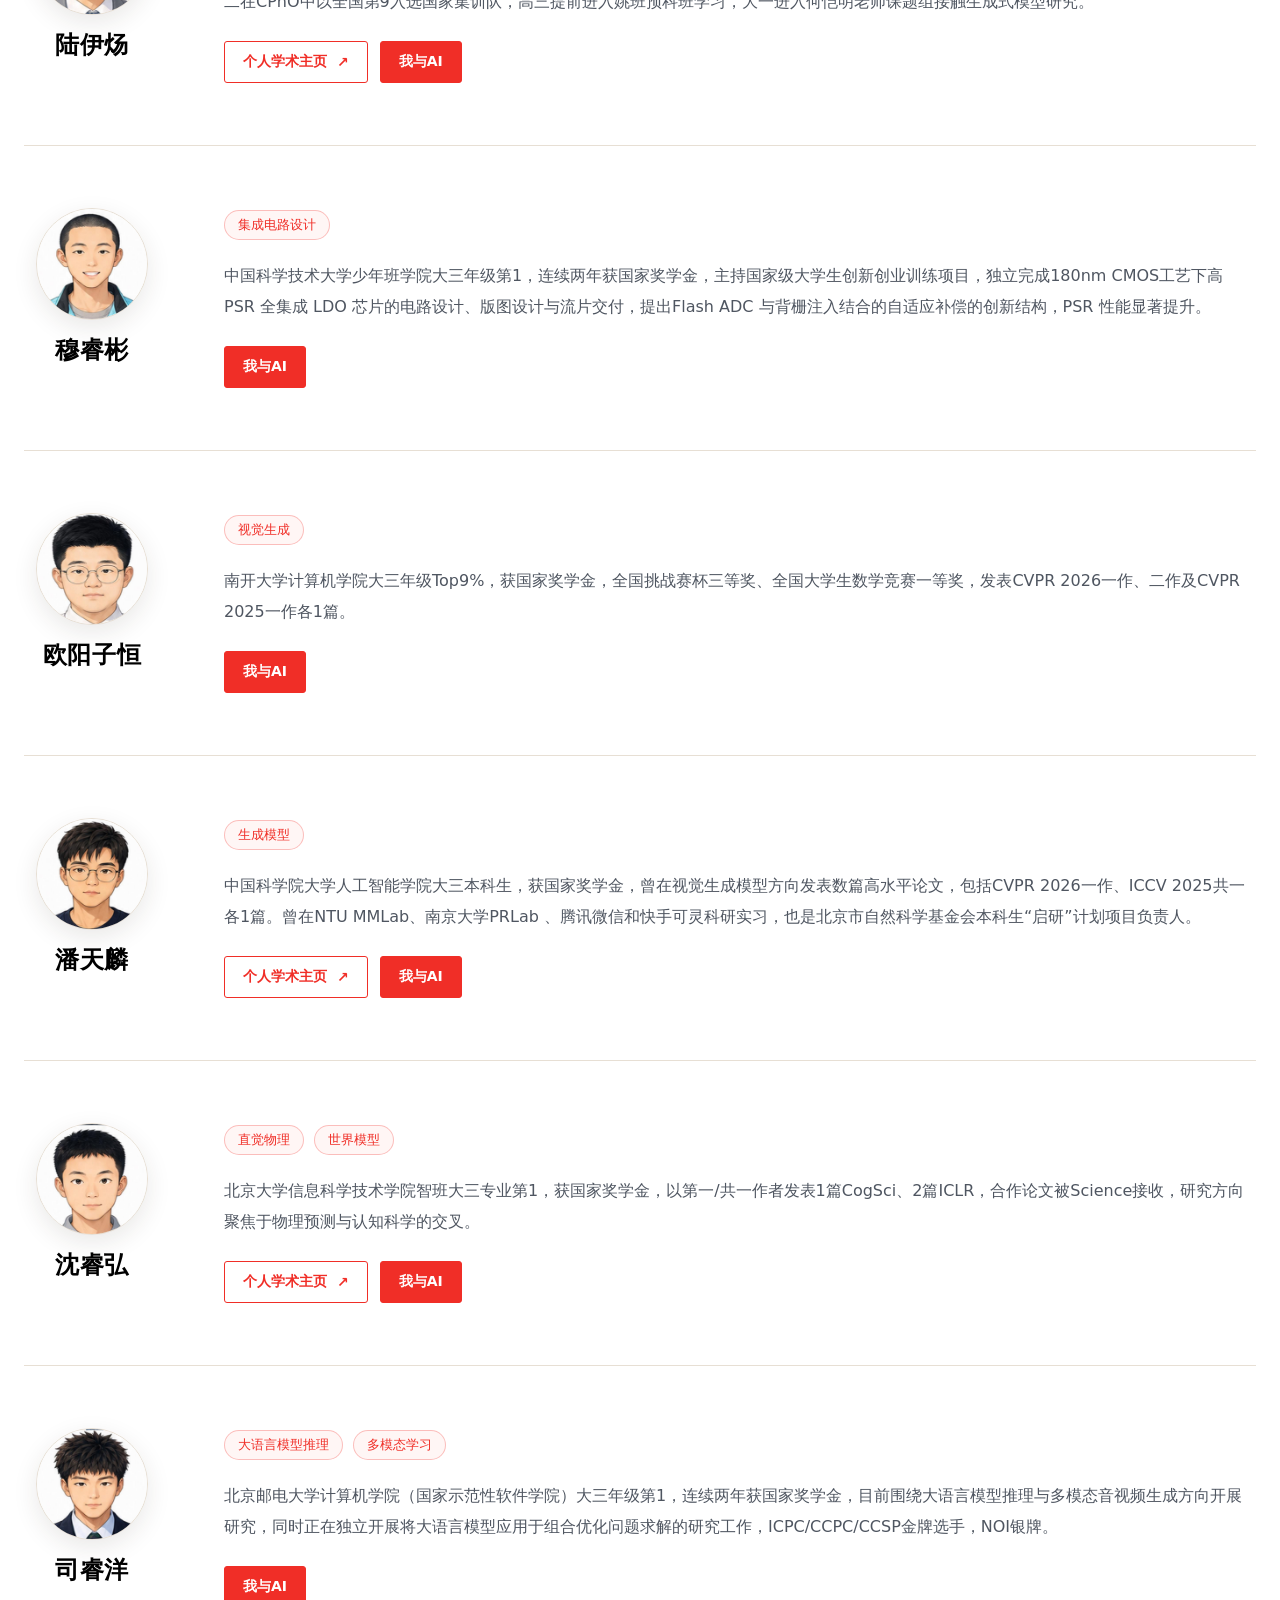
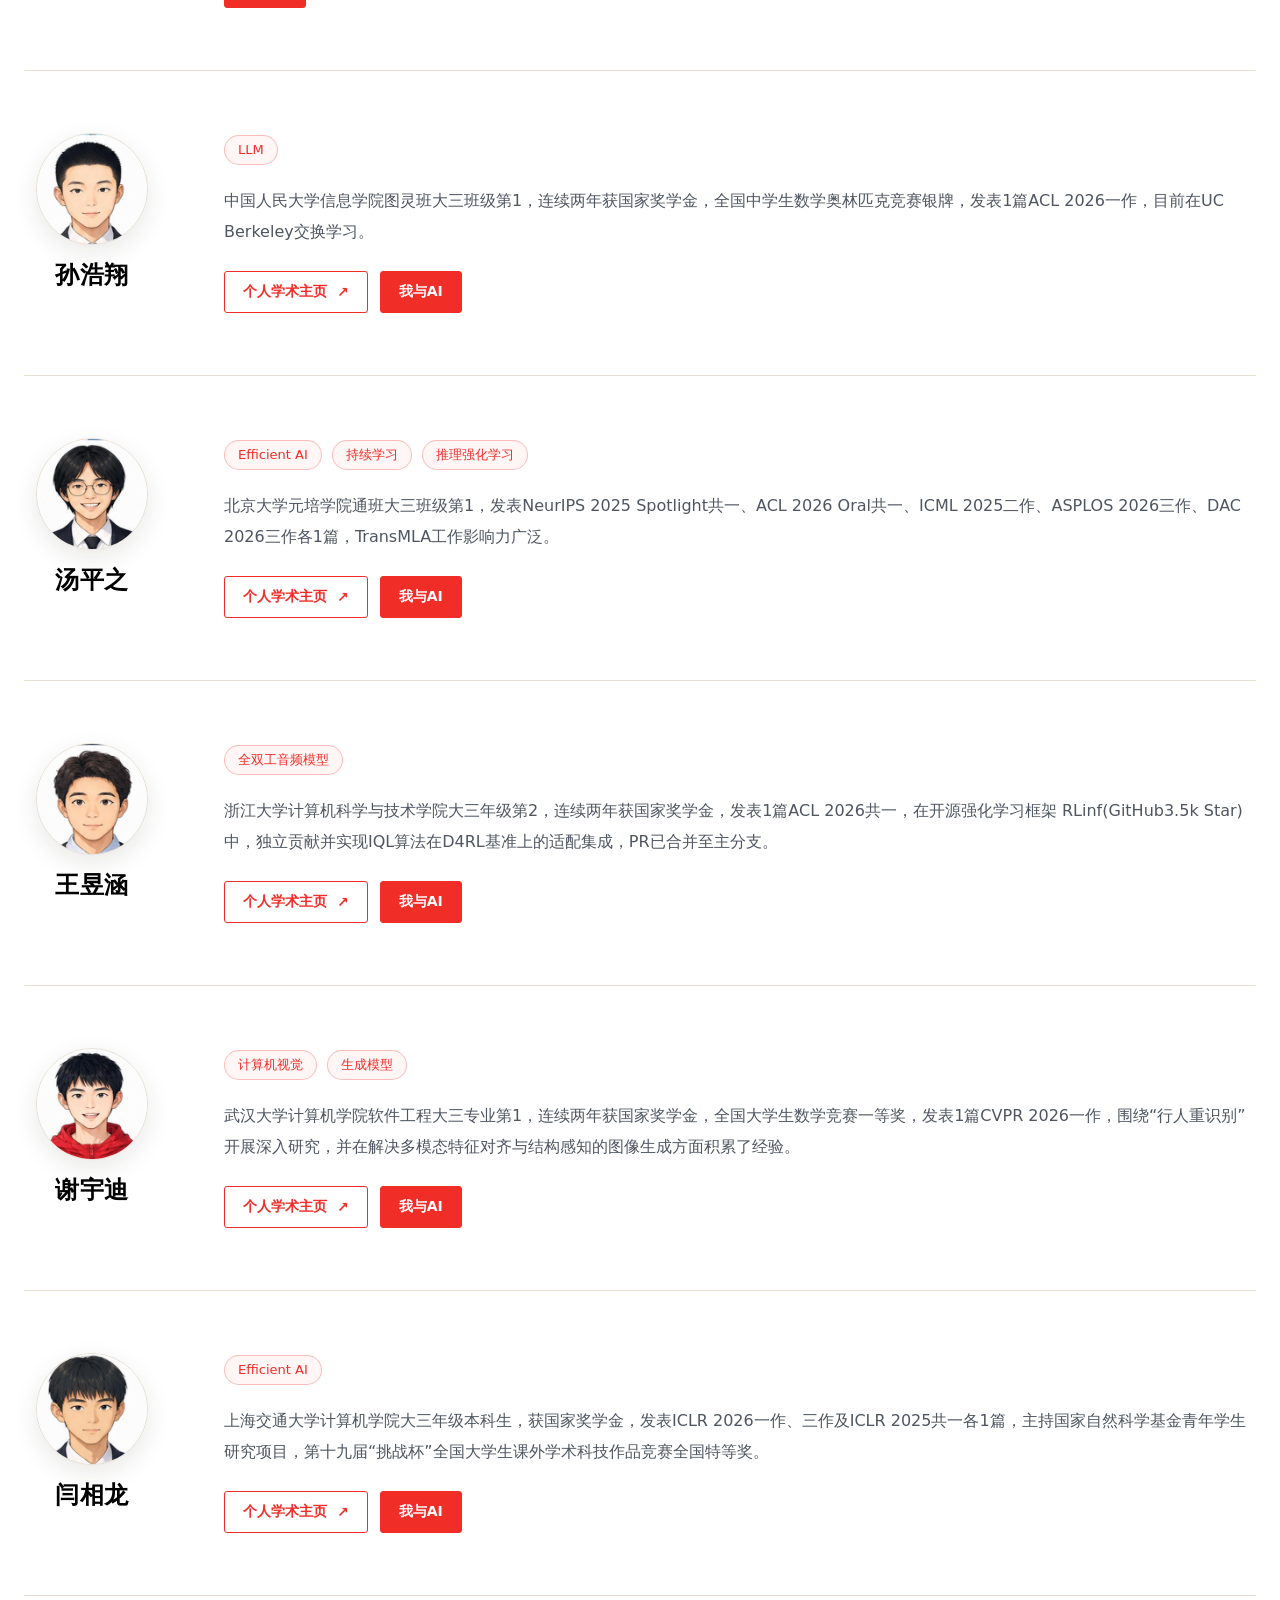
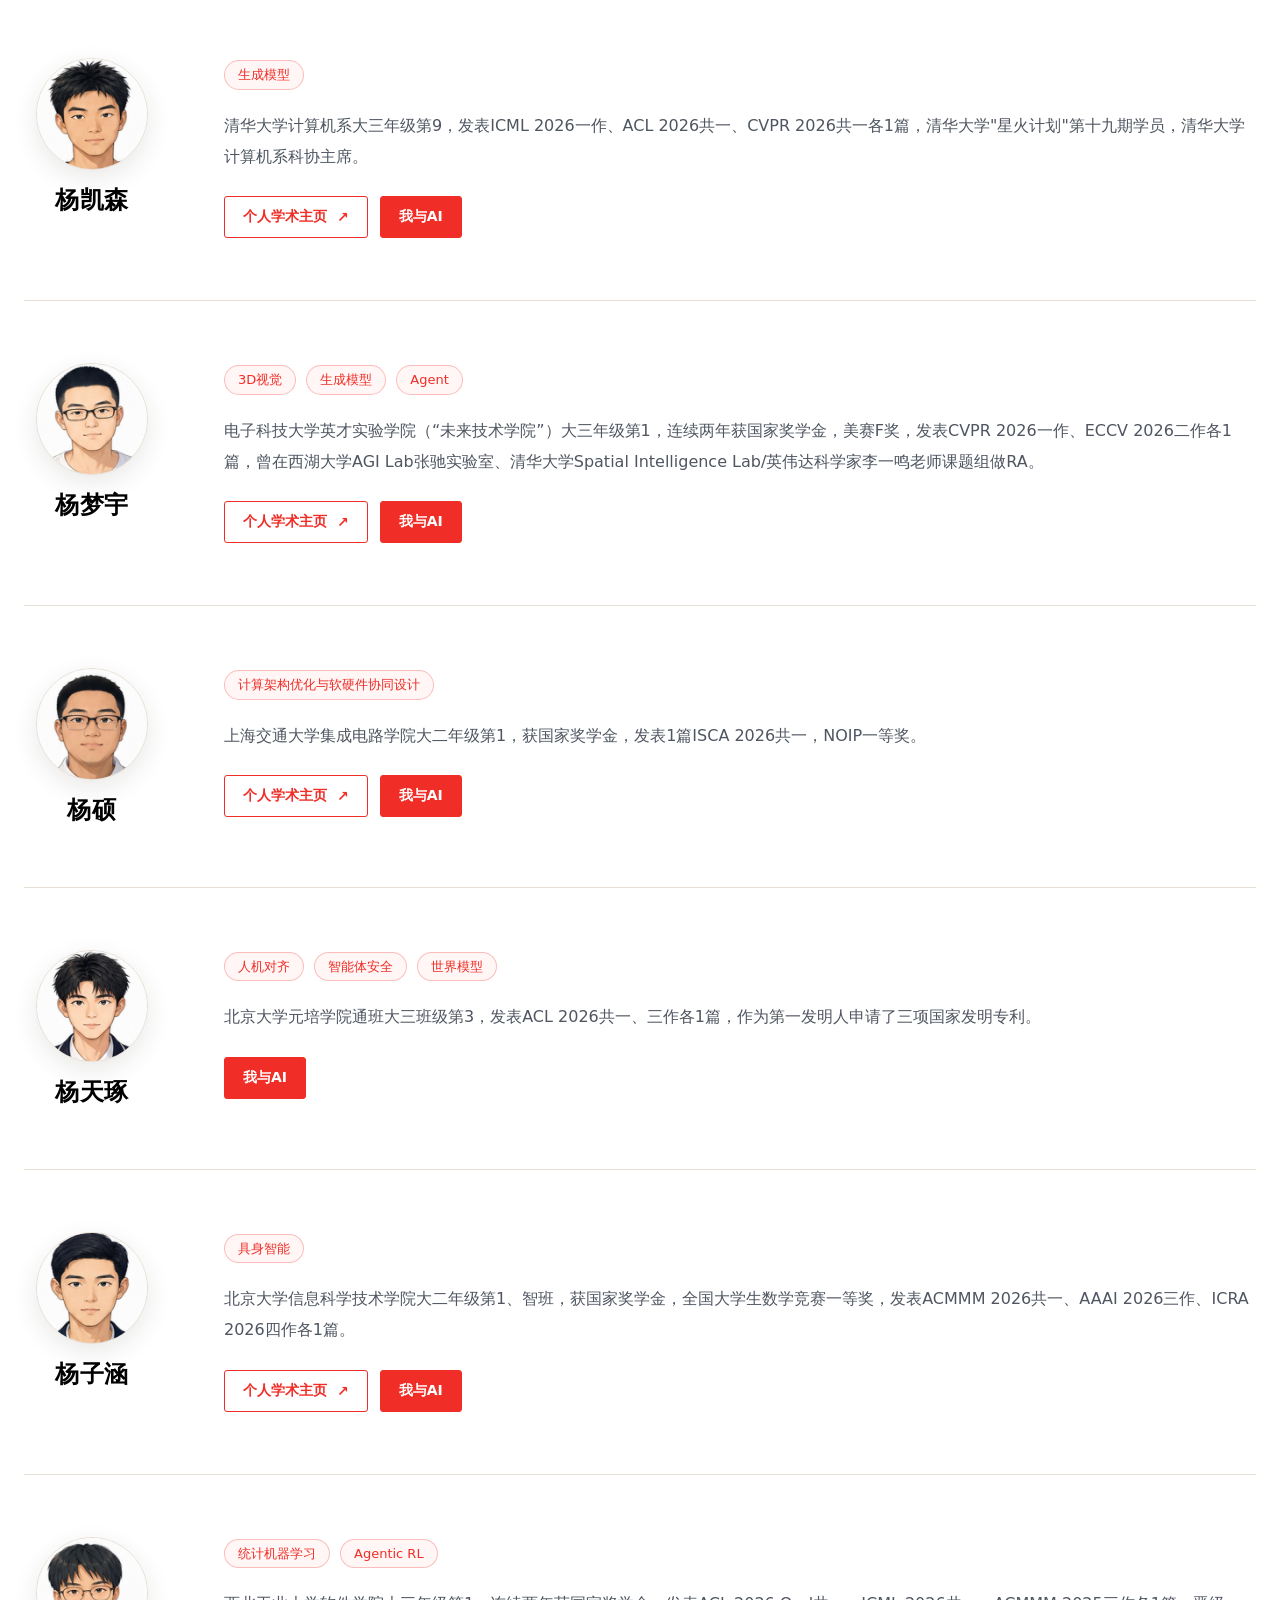
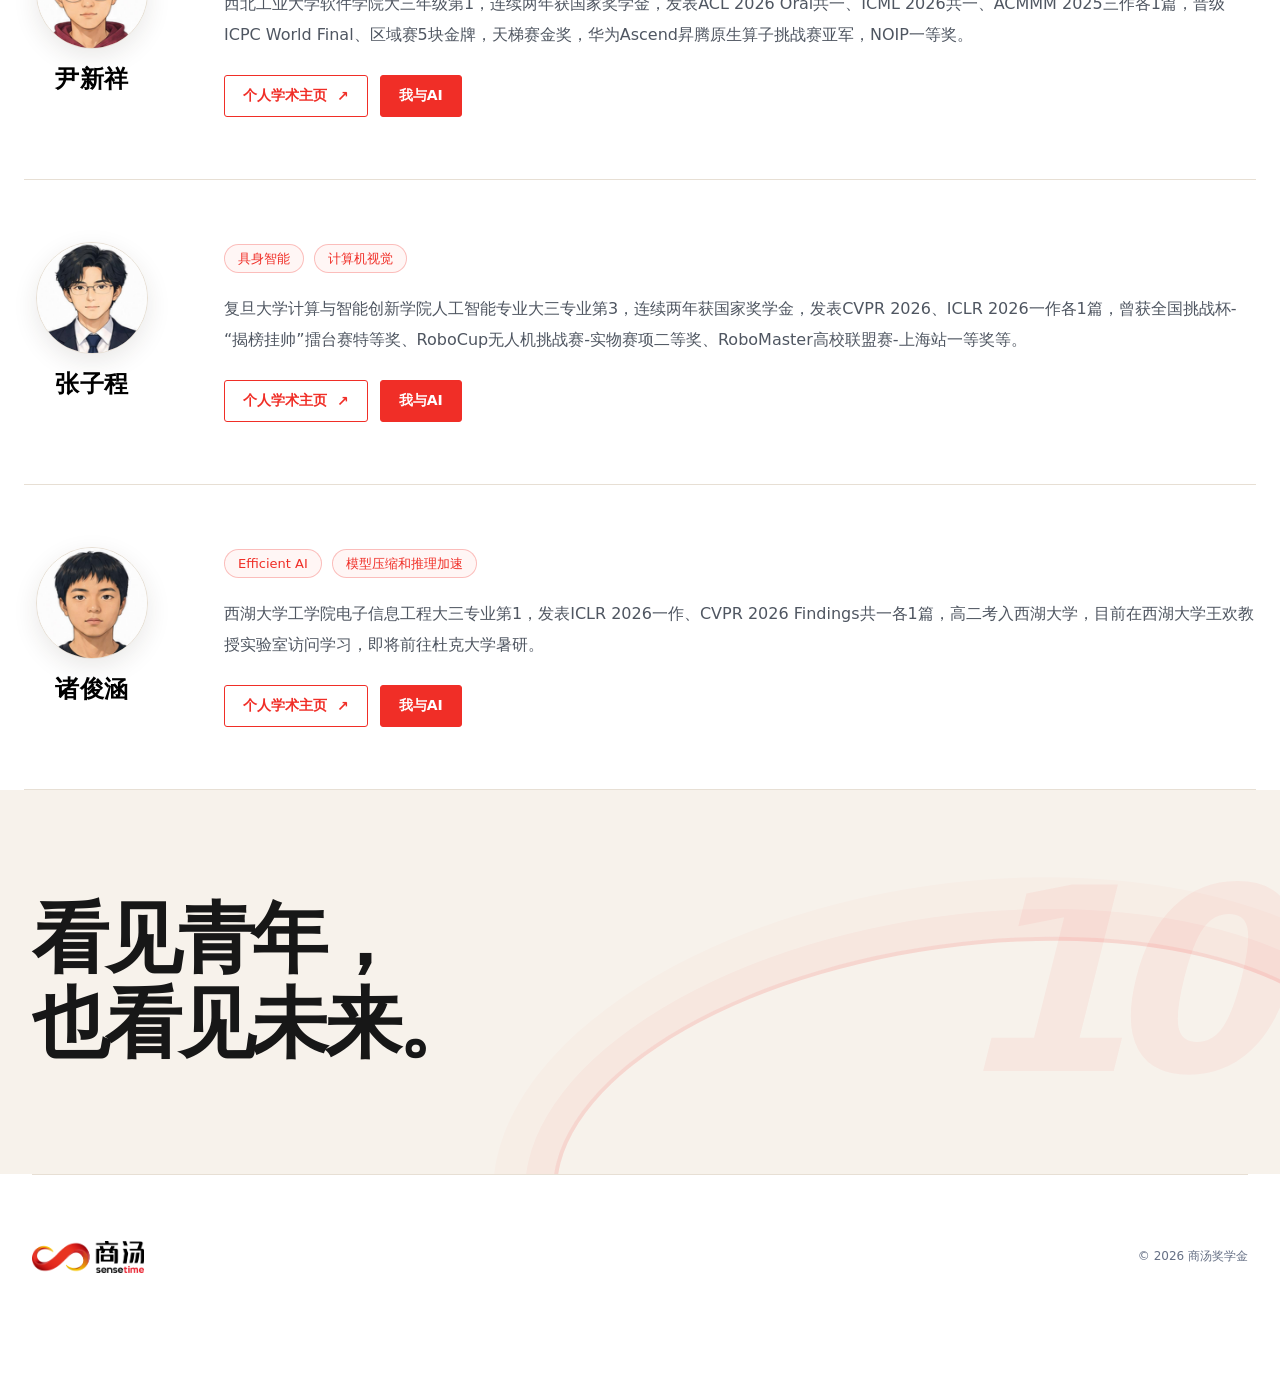
==== commit 236b4cd0: "Add pinyin sorting note" ====
--- a/index.html
+++ b/index.html
@@ -52,6 +52,7 @@
             <div>
                 <h2 id="students-title">2026 获奖名单</h2>
             </div>
+            <p class="sorting-note">（按拼音首字母排序）</p>
           </div>
 
           <div class="filter-panel" aria-label="学生搜索与筛选">
--- a/styles.css
+++ b/styles.css
@@ -1775,6 +1775,14 @@
   color: var(--muted);
 }
 
+.students-section .section-heading > .sorting-note {
+  margin-bottom: 6px;
+  font-size: 12px;
+  font-style: italic;
+  line-height: 1.5;
+  white-space: nowrap;
+}
+
 .filter-panel {
   margin-top: 28px;
   padding: 0;
@@ -1872,10 +1880,7 @@
 }
 
 .closing-section::before {
-  opacity: 0.17;
-  background: url("./assets/brand/footer-ribbon.jpg") center / 100% auto no-repeat;
-  filter: grayscale(1) sepia(1) saturate(8) hue-rotate(320deg) brightness(0.72);
-  mix-blend-mode: multiply;
+  display: none;
 }
 
 .closing-copy h2 {
@@ -1903,9 +1908,6 @@
     min-height: 300px;
   }
 
-  .closing-section::before {
-    background-size: cover;
-  }
 }
 
 .site-footer {
